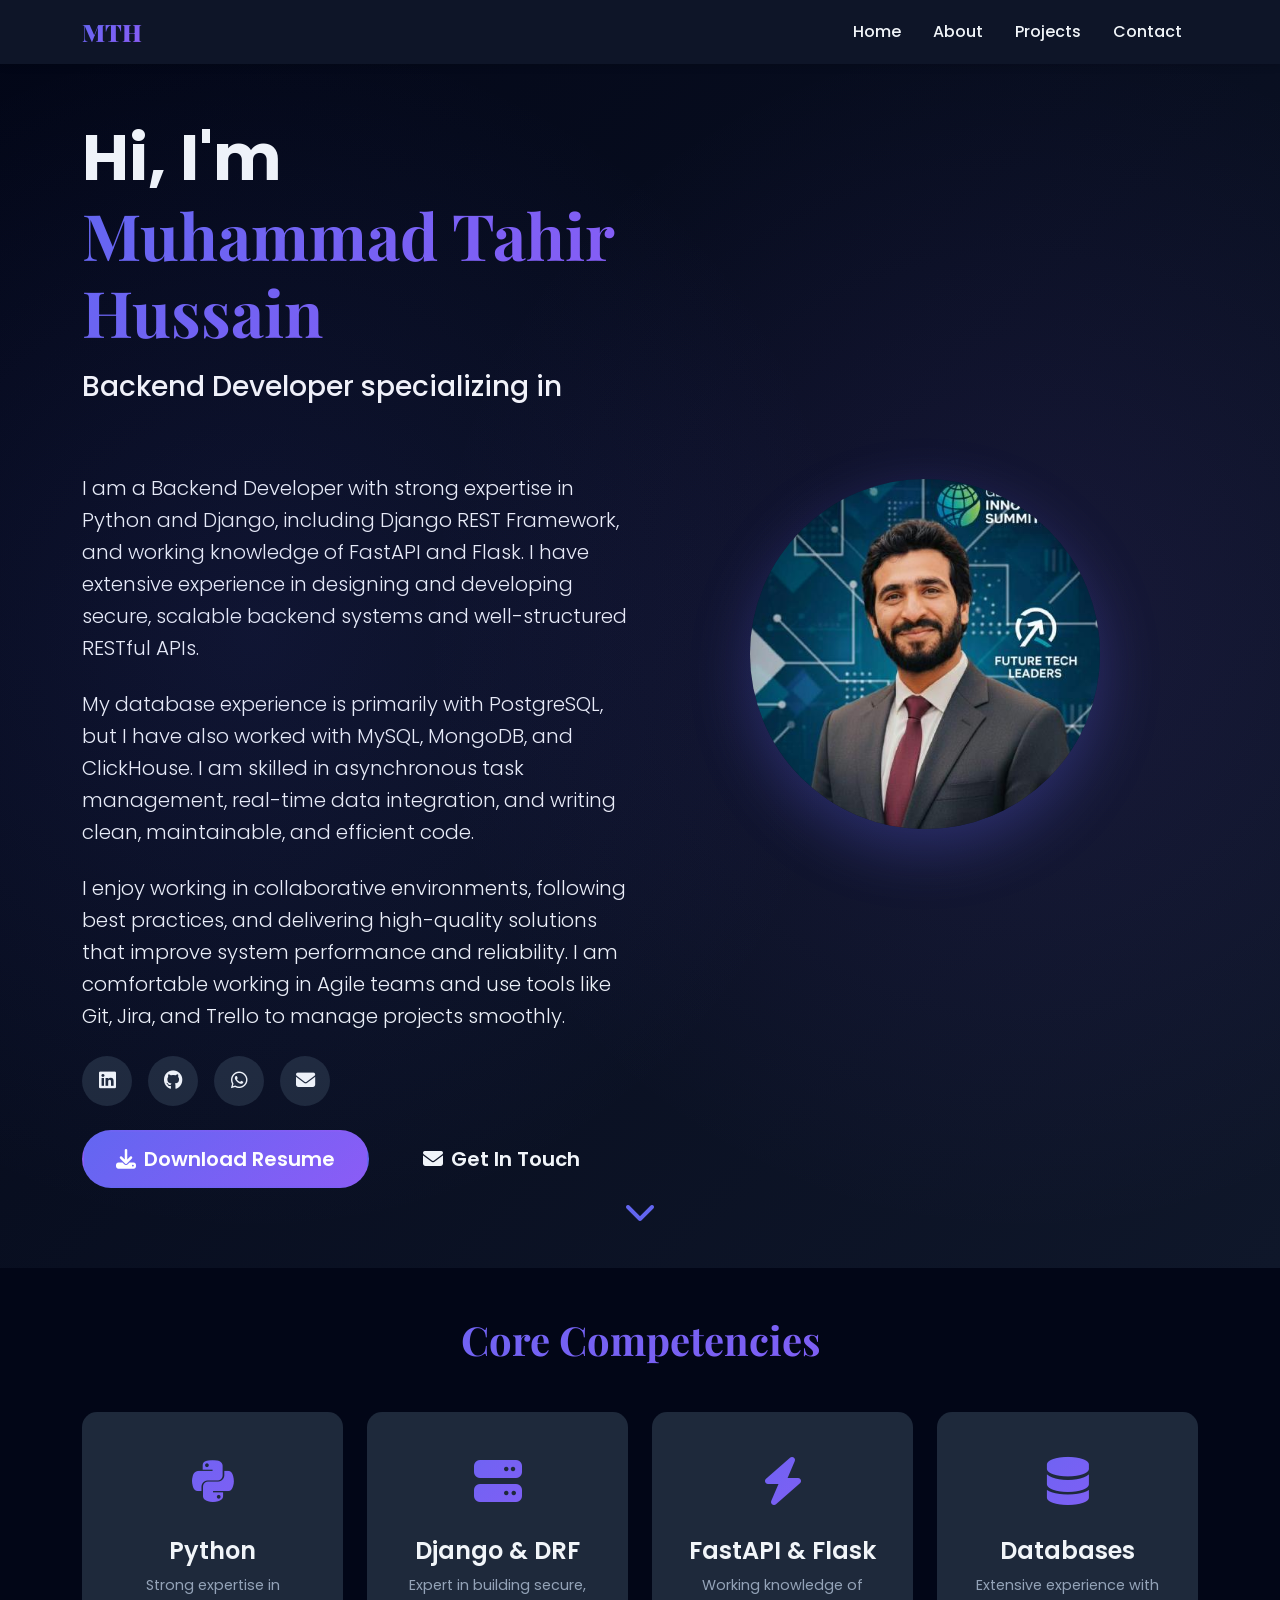
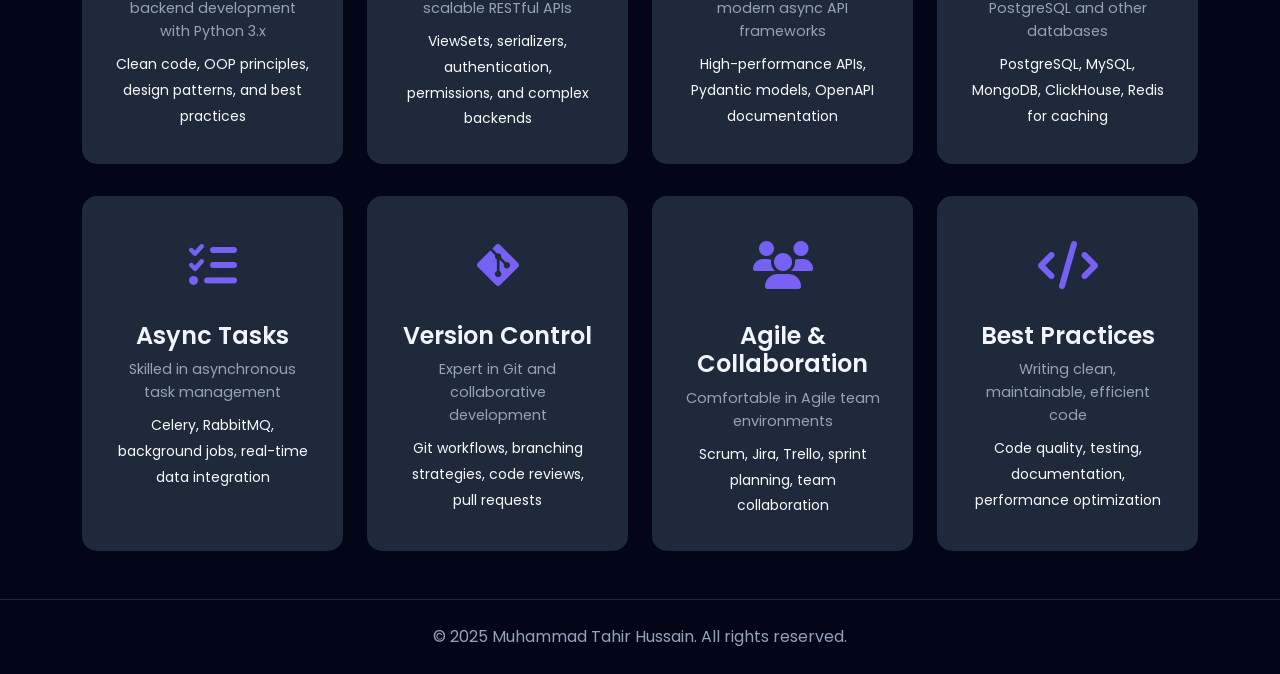
==== index.html @ b28556eb "Add portfolio to showcase skills, projects, and experience" ====
<!DOCTYPE html>
<html lang="en">
<head>
    <meta charset="UTF-8">
    <meta name="viewport" content="width=device-width, initial-scale=1.0">
    <meta name="description" content="Muhammad Tahir Hussain - Backend Developer Portfolio. Specialized in Python, Django, FastAPI, and REST API development.">
    <meta name="keywords" content="Backend Developer, Python, Django, FastAPI, REST API, Muhammad Tahir Hussain">
    <meta name="author" content="Muhammad Tahir Hussain">
    <title>Muhammad Tahir Hussain - Backend Developer</title>

    <!-- Open Graph / Facebook -->
    <meta property="og:type" content="website">
    <meta property="og:url" content="https://yourdomain.com/">
    <meta property="og:title" content="Muhammad Tahir Hussain - Backend Developer">
    <meta property="og:description" content="Crafting robust and scalable backend solutions with Python, Django, and modern API frameworks.">
    <meta property="og:image" content="https://yourdomain.com/images/og-image.jpg">

    <!-- Twitter -->
    <meta property="twitter:card" content="summary_large_image">
    <meta property="twitter:url" content="https://yourdomain.com/">
    <meta property="twitter:title" content="Muhammad Tahir Hussain - Backend Developer">
    <meta property="twitter:description" content="Crafting robust and scalable backend solutions with Python, Django, and modern API frameworks.">
    <meta property="twitter:image" content="https://yourdomain.com/images/og-image.jpg">

    <!-- Favicon -->
    <link rel="icon" type="image/x-icon" href="favicon.ico">
    <link rel="apple-touch-icon" sizes="180x180" href="images/apple-touch-icon.png">

    <!-- Theme Color -->
    <meta name="theme-color" content="#6366f1">

    <!-- Resource Hints for Performance -->
    <link rel="preconnect" href="https://cdn.jsdelivr.net">
    <link rel="preconnect" href="https://cdnjs.cloudflare.com">
    <link rel="preconnect" href="https://fonts.googleapis.com">
    <link rel="preconnect" href="https://fonts.gstatic.com" crossorigin>
    <link rel="dns-prefetch" href="https://cdn.jsdelivr.net">
    <link rel="dns-prefetch" href="https://cdnjs.cloudflare.com">

    <!-- Bootstrap 5 CSS -->
    <link href="https://cdn.jsdelivr.net/npm/bootstrap@5.3.2/dist/css/bootstrap.min.css" rel="stylesheet">

    <!-- Font Awesome Icons -->
    <link rel="stylesheet" href="https://cdnjs.cloudflare.com/ajax/libs/font-awesome/6.4.2/css/all.min.css">

    <!-- Google Fonts -->
    <link href="https://fonts.googleapis.com/css2?family=Poppins:wght@300;400;500;600;700&family=Playfair+Display:wght@700;900&display=swap" rel="stylesheet">

    <!-- Custom CSS -->
    <link rel="stylesheet" href="assets/css/style.css">

    <style>
        /* Rotating skill gradient animation */
        .skill-rotate-gradient {
            background: linear-gradient(135deg, #667eea 0%, #764ba2 25%, #f093fb 50%, #4facfe 75%, #00f2fe 100%);
            background-size: 200% auto;
            -webkit-background-clip: text;
            -webkit-text-fill-color: transparent;
            background-clip: text;
            font-weight: 700;
            font-size: 1.3em;
            display: inline-block;
            animation: gradientShift 3s linear infinite;
            text-shadow: 0 0 30px rgba(102, 126, 234, 0.5);
        }

        @keyframes gradientShift {
            0% {
                background-position: 0% center;
            }
            100% {
                background-position: 200% center;
            }
        }
    </style>
</head>
<body>

    <!-- Navigation -->
    <nav class="navbar navbar-expand-lg navbar-dark bg-dark fixed-top">
        <div class="container">
            <a class="navbar-brand" href="index.html">
                <span class="brand-name">MTH</span>
            </a>
            <button class="navbar-toggler" type="button" data-bs-toggle="collapse" data-bs-target="#navbarNav">
                <span class="navbar-toggler-icon"></span>
            </button>
            <div class="collapse navbar-collapse" id="navbarNav">
                <ul class="navbar-nav ms-auto">
                    <li class="nav-item">
                        <a class="nav-link active" href="index.html">Home</a>
                    </li>
                    <li class="nav-item">
                        <a class="nav-link" href="about.html">About</a>
                    </li>
                    <li class="nav-item">
                        <a class="nav-link" href="projects.html">Projects</a>
                    </li>
                    <li class="nav-item">
                        <a class="nav-link" href="contact.html">Contact</a>
                    </li>
                </ul>
            </div>
        </div>
    </nav>

    <!-- Hero Section -->
    <section class="hero-section d-flex align-items-center" id="home">
        <div class="container">
            <div class="row align-items-center">
                <div class="col-lg-6 text-center text-lg-start mb-4 mb-lg-0 fade-in">
                    <h1 class="display-3 fw-bold mb-3">
                        Hi, I'm <span class="name-highlight">Muhammad Tahir Hussain</span>
                    </h1>
                    <h2 class="h3 text-light mb-4">
                        Backend Developer specializing in <span class="skill-rotate-gradient" id="rotating-skill"></span>
                    </h2>
                    <p class="lead mb-4">
                        I am a Backend Developer with strong expertise in Python and Django, including Django REST Framework, and working knowledge of FastAPI and Flask. I have extensive experience in designing and developing secure, scalable backend systems and well-structured RESTful APIs.
                    </p>
                    <p class="lead mb-4">
                        My database experience is primarily with PostgreSQL, but I have also worked with MySQL, MongoDB, and ClickHouse. I am skilled in asynchronous task management, real-time data integration, and writing clean, maintainable, and efficient code.
                    </p>
                    <p class="lead mb-4">
                        I enjoy working in collaborative environments, following best practices, and delivering high-quality solutions that improve system performance and reliability. I am comfortable working in Agile teams and use tools like Git, Jira, and Trello to manage projects smoothly.
                    </p>

                    <!-- Social Links -->
                    <div class="social-links mb-4">
                        <a href="https://linkedin.com/in/muhammadtahirhussain" target="_blank" rel="noopener noreferrer" class="social-icon" title="LinkedIn" aria-label="Visit my LinkedIn profile (opens in new tab)">
                            <i class="fab fa-linkedin" aria-hidden="true"></i>
                        </a>
                        <a href="https://github.com/tahirhussainswe" target="_blank" rel="noopener noreferrer" class="social-icon" title="GitHub" aria-label="Visit my GitHub profile (opens in new tab)">
                            <i class="fab fa-github" aria-hidden="true"></i>
                        </a>
                        <a href="https://wa.me/923016480483" target="_blank" rel="noopener noreferrer" class="social-icon" title="WhatsApp" aria-label="Contact me on WhatsApp (opens in new tab)">
                            <i class="fab fa-whatsapp" aria-hidden="true"></i>
                        </a>
                        <a href="mailto:tahirhussain.swe@gmail.com" class="social-icon" title="Email" aria-label="Send me an email">
                            <i class="fas fa-envelope" aria-hidden="true"></i>
                        </a>
                    </div>

                    <!-- CTA Buttons -->
                    <div class="cta-buttons">
                        <a href="https://drive.google.com/file/d/13_sDiMFL4QtkbsVauegfoHY775DWr8zy/view?usp=drive_link" target="_blank" rel="noopener noreferrer" class="btn btn-primary btn-lg me-3" aria-label="Download my resume PDF (opens in new tab)">
                            <i class="fas fa-download me-2" aria-hidden="true"></i>Download Resume
                        </a>
                        <a href="contact.html" class="btn btn-outline-light btn-lg">
                            <i class="fas fa-envelope me-2" aria-hidden="true"></i>Get In Touch
                        </a>
                    </div>
                </div>

                <div class="col-lg-6 text-center fade-in">
                    <div class="profile-image-wrapper">
                        <div class="profile-image-container">
                            <img src="[data-uri]" alt="Muhammad Tahir Hussain" class="profile-image">
                            <div class="profile-overlay">
                                <div class="overlay-content">
                                    <i class="fas fa-code fa-3x"></i>
                                </div>
                            </div>
                        </div>
                    </div>
                </div>
            </div>
        </div>

        <!-- Scroll Down Indicator -->
        <div class="scroll-indicator">
            <a href="#skills-preview">
                <i class="fas fa-chevron-down"></i>
            </a>
        </div>
    </section>

    <!-- Skills Preview Section -->
    <section class="skills-preview-section py-5" id="skills-preview">
        <div class="container">
            <h2 class="text-center mb-5 section-title">Core Competencies</h2>
            <div class="row g-4">
                <div class="col-md-3 col-sm-6 fade-in-up">
                    <div class="skill-card text-center">
                        <div class="skill-icon">
                            <i class="fab fa-python"></i>
                        </div>
                        <h4>Python</h4>
                        <p class="mb-2">Strong expertise in backend development with Python 3.x</p>
                        <small class="text-light">Clean code, OOP principles, design patterns, and best practices</small>
                    </div>
                </div>
                <div class="col-md-3 col-sm-6 fade-in-up">
                    <div class="skill-card text-center">
                        <div class="skill-icon">
                            <i class="fas fa-server"></i>
                        </div>
                        <h4>Django & DRF</h4>
                        <p class="mb-2">Expert in building secure, scalable RESTful APIs</p>
                        <small class="text-light">ViewSets, serializers, authentication, permissions, and complex backends</small>
                    </div>
                </div>
                <div class="col-md-3 col-sm-6 fade-in-up">
                    <div class="skill-card text-center">
                        <div class="skill-icon">
                            <i class="fas fa-bolt"></i>
                        </div>
                        <h4>FastAPI & Flask</h4>
                        <p class="mb-2">Working knowledge of modern async API frameworks</p>
                        <small class="text-light">High-performance APIs, Pydantic models, OpenAPI documentation</small>
                    </div>
                </div>
                <div class="col-md-3 col-sm-6 fade-in-up">
                    <div class="skill-card text-center">
                        <div class="skill-icon">
                            <i class="fas fa-database"></i>
                        </div>
                        <h4>Databases</h4>
                        <p class="mb-2">Extensive experience with PostgreSQL and other databases</p>
                        <small class="text-light">PostgreSQL, MySQL, MongoDB, ClickHouse, Redis for caching</small>
                    </div>
                </div>
            </div>

            <!-- Additional Skills Row -->
            <div class="row g-4 mt-2">
                <div class="col-md-3 col-sm-6 fade-in-up">
                    <div class="skill-card text-center">
                        <div class="skill-icon">
                            <i class="fas fa-tasks"></i>
                        </div>
                        <h4>Async Tasks</h4>
                        <p class="mb-2">Skilled in asynchronous task management</p>
                        <small class="text-light">Celery, RabbitMQ, background jobs, real-time data integration</small>
                    </div>
                </div>
                <div class="col-md-3 col-sm-6 fade-in-up">
                    <div class="skill-card text-center">
                        <div class="skill-icon">
                            <i class="fab fa-git-alt"></i>
                        </div>
                        <h4>Version Control</h4>
                        <p class="mb-2">Expert in Git and collaborative development</p>
                        <small class="text-light">Git workflows, branching strategies, code reviews, pull requests</small>
                    </div>
                </div>
                <div class="col-md-3 col-sm-6 fade-in-up">
                    <div class="skill-card text-center">
                        <div class="skill-icon">
                            <i class="fas fa-users"></i>
                        </div>
                        <h4>Agile & Collaboration</h4>
                        <p class="mb-2">Comfortable in Agile team environments</p>
                        <small class="text-light">Scrum, Jira, Trello, sprint planning, team collaboration</small>
                    </div>
                </div>
                <div class="col-md-3 col-sm-6 fade-in-up">
                    <div class="skill-card text-center">
                        <div class="skill-icon">
                            <i class="fas fa-code"></i>
                        </div>
                        <h4>Best Practices</h4>
                        <p class="mb-2">Writing clean, maintainable, efficient code</p>
                        <small class="text-light">Code quality, testing, documentation, performance optimization</small>
                    </div>
                </div>
            </div>
        </div>
    </section>

    <!-- Footer -->
    <footer class="footer text-center py-4">
        <div class="container">
            <p class="mb-0">&copy; 2025 Muhammad Tahir Hussain. All rights reserved.</p>
        </div>
    </footer>

    <!-- Bootstrap JS -->
    <script src="https://cdn.jsdelivr.net/npm/bootstrap@5.3.2/dist/js/bootstrap.bundle.min.js"></script>

    <!-- Custom JS -->
    <script src="assets/js/script.js"></script>

    <!-- Rotating Skills Script -->
    <script>
        // Rotating skills animation
        const skills = ['Python', 'Django', 'DRF', 'FastAPI', 'Flask', 'REST APIs'];
        let currentSkillIndex = 0;
        const skillElement = document.getElementById('rotating-skill');

        function changeSkill() {
            // Fade out
            skillElement.style.opacity = '0';

            setTimeout(() => {
                // Change text
                currentSkillIndex = (currentSkillIndex + 1) % skills.length;
                skillElement.textContent = skills[currentSkillIndex];

                // Fade in
                skillElement.style.opacity = '1';
            }, 500);
        }

        // Set initial skill
        skillElement.textContent = skills[0];
        skillElement.style.transition = 'opacity 0.5s ease-in-out';

        // Change skill every 2 seconds
        setInterval(changeSkill, 2000);
    </script>
</body>
</html>
---- assets/css/style.css ----
/* ========================================
   GLOBAL STYLES & RESET
   ======================================== */

:root {
    --primary-color: #6366f1;
    --secondary-color: #8b5cf6;
    --accent-color: #ec4899;
    --dark-bg: #0f172a;
    --darker-bg: #020617;
    --light-text: #f1f5f9;
    --gray-text: #94a3b8;
    --card-bg: #1e293b;
    --card-hover: #334155;
    --success-color: #10b981;
    --transition-speed: 0.3s;
}

* {
    margin: 0;
    padding: 0;
    box-sizing: border-box;
}

body {
    font-family: 'Poppins', sans-serif;
    background-color: var(--dark-bg);
    color: var(--light-text);
    line-height: 1.6;
    overflow-x: hidden;
}

/* Smooth Scrolling */
html {
    scroll-behavior: smooth;
}

/* Selection Color */
::selection {
    background-color: var(--primary-color);
    color: white;
}

/* ========================================
   NAVIGATION
   ======================================== */

.navbar {
    background-color: rgba(15, 23, 42, 0.95) !important;
    backdrop-filter: blur(10px);
    box-shadow: 0 4px 6px rgba(0, 0, 0, 0.1);
    transition: all var(--transition-speed) ease;
}

.navbar-brand .brand-name {
    font-family: 'Playfair Display', serif;
    font-size: 1.5rem;
    font-weight: 900;
    background: linear-gradient(135deg, var(--primary-color), var(--secondary-color));
    -webkit-background-clip: text;
    -webkit-text-fill-color: transparent;
    background-clip: text;
    transition: all var(--transition-speed) ease;
}

.navbar-brand .brand-name:hover {
    transform: scale(1.1);
}

.nav-link {
    color: var(--light-text) !important;
    font-weight: 500;
    margin: 0 0.5rem;
    position: relative;
    transition: all var(--transition-speed) ease;
}

.nav-link::after {
    content: '';
    position: absolute;
    bottom: 0;
    left: 50%;
    transform: translateX(-50%);
    width: 0;
    height: 2px;
    background: linear-gradient(90deg, var(--primary-color), var(--secondary-color));
    transition: width var(--transition-speed) ease;
}

.nav-link:hover::after,
.nav-link.active::after {
    width: 80%;
}

.nav-link:hover {
    color: var(--primary-color) !important;
}

/* ========================================
   HERO SECTION
   ======================================== */

.hero-section {
    min-height: 100vh;
    padding: 120px 0 80px;
    background: linear-gradient(135deg, var(--darker-bg) 0%, var(--dark-bg) 100%);
    position: relative;
    overflow: hidden;
}

.hero-section::before {
    content: '';
    position: absolute;
    top: 0;
    left: 0;
    right: 0;
    bottom: 0;
    background: radial-gradient(circle at 20% 50%, rgba(99, 102, 241, 0.1) 0%, transparent 50%),
                radial-gradient(circle at 80% 50%, rgba(139, 92, 246, 0.1) 0%, transparent 50%);
    pointer-events: none;
}

.name-highlight {
    background: linear-gradient(135deg, var(--primary-color), var(--secondary-color), var(--accent-color));
    -webkit-background-clip: text;
    -webkit-text-fill-color: transparent;
    background-clip: text;
    background-size: 200% 200%;
    animation: gradient-shift 3s ease infinite;
    display: inline-block;
    font-family: 'Playfair Display', serif;
    position: relative;
    cursor: pointer;
    transition: all var(--transition-speed) ease;
}

.name-highlight:hover {
    transform: scale(1.05);
    filter: drop-shadow(0 0 20px rgba(99, 102, 241, 0.5));
}

@keyframes gradient-shift {
    0%, 100% {
        background-position: 0% 50%;
    }
    50% {
        background-position: 100% 50%;
    }
}

/* Profile Image */
.profile-image-wrapper {
    display: flex;
    justify-content: center;
    align-items: center;
}

.profile-image-container {
    position: relative;
    width: 350px;
    height: 350px;
    border-radius: 50%;
    overflow: hidden;
    box-shadow: 0 20px 60px rgba(99, 102, 241, 0.3);
    transition: all var(--transition-speed) ease;
}

.profile-image-container:hover {
    transform: scale(1.05) rotate(5deg);
    box-shadow: 0 30px 80px rgba(99, 102, 241, 0.5);
}

.profile-image-container::before {
    content: '';
    position: absolute;
    top: -2px;
    left: -2px;
    right: -2px;
    bottom: -2px;
    background: linear-gradient(45deg, var(--primary-color), var(--secondary-color), var(--accent-color));
    border-radius: 50%;
    z-index: -1;
    animation: rotate-border 3s linear infinite;
}

@keyframes rotate-border {
    0% {
        transform: rotate(0deg);
    }
    100% {
        transform: rotate(360deg);
    }
}

.profile-image {
    width: 100%;
    height: 100%;
    object-fit: cover;
    transition: all var(--transition-speed) ease;
}

.profile-overlay {
    position: absolute;
    top: 0;
    left: 0;
    right: 0;
    bottom: 0;
    background: linear-gradient(135deg, rgba(99, 102, 241, 0.9), rgba(139, 92, 246, 0.9));
    display: flex;
    justify-content: center;
    align-items: center;
    opacity: 0;
    transition: all var(--transition-speed) ease;
}

.profile-image-container:hover .profile-overlay {
    opacity: 1;
}

.profile-image-container:hover .profile-image {
    transform: scale(1.1);
}

.overlay-content i {
    color: white;
    animation: bounce 1s ease infinite;
}

@keyframes bounce {
    0%, 100% {
        transform: translateY(0);
    }
    50% {
        transform: translateY(-10px);
    }
}

/* Social Links */
.social-links {
    display: flex;
    gap: 1rem;
    flex-wrap: wrap;
}

.social-icon {
    width: 50px;
    height: 50px;
    border-radius: 50%;
    background: var(--card-bg);
    display: flex;
    justify-content: center;
    align-items: center;
    color: var(--light-text);
    font-size: 1.2rem;
    transition: all var(--transition-speed) ease;
    text-decoration: none;
}

.social-icon:hover {
    background: linear-gradient(135deg, var(--primary-color), var(--secondary-color));
    color: white;
    transform: translateY(-5px) rotate(360deg);
    box-shadow: 0 10px 30px rgba(99, 102, 241, 0.4);
}

/* CTA Buttons */
.cta-buttons .btn {
    padding: 0.75rem 2rem;
    border-radius: 50px;
    font-weight: 600;
    transition: all var(--transition-speed) ease;
    border: 2px solid transparent;
}

.btn-primary {
    background: linear-gradient(135deg, var(--primary-color), var(--secondary-color));
    border: none;
}

.btn-primary:hover {
    transform: translateY(-3px);
    box-shadow: 0 15px 40px rgba(99, 102, 241, 0.4);
}

.btn-outline-light {
    border-color: var(--light-text);
    color: var(--light-text);
}

.btn-outline-light:hover {
    background: var(--light-text);
    color: var(--dark-bg);
    transform: translateY(-3px);
}

/* Scroll Indicator */
.scroll-indicator {
    position: absolute;
    bottom: 30px;
    left: 50%;
    transform: translateX(-50%);
    animation: scroll-bounce 2s ease-in-out infinite;
}

.scroll-indicator a {
    color: var(--primary-color);
    font-size: 2rem;
    text-decoration: none;
    transition: all var(--transition-speed) ease;
}

.scroll-indicator a:hover {
    color: var(--secondary-color);
}

@keyframes scroll-bounce {
    0%, 100% {
        transform: translateX(-50%) translateY(0);
    }
    50% {
        transform: translateX(-50%) translateY(10px);
    }
}

/* ========================================
   SKILLS PREVIEW SECTION
   ======================================== */

.skills-preview-section {
    background-color: var(--darker-bg);
    padding: 80px 0;
}

.section-title {
    font-family: 'Playfair Display', serif;
    font-weight: 700;
    font-size: 2.5rem;
    margin-bottom: 2rem;
    background: linear-gradient(135deg, var(--primary-color), var(--secondary-color));
    -webkit-background-clip: text;
    -webkit-text-fill-color: transparent;
    background-clip: text;
}

.skill-card {
    background: var(--card-bg);
    padding: 2rem;
    border-radius: 15px;
    transition: all var(--transition-speed) ease;
    border: 1px solid transparent;
    height: 100%;
}

.skill-card:hover {
    background: var(--card-hover);
    transform: translateY(-10px);
    border-color: var(--primary-color);
    box-shadow: 0 20px 40px rgba(99, 102, 241, 0.2);
}

.skill-icon {
    font-size: 3rem;
    background: linear-gradient(135deg, var(--primary-color), var(--secondary-color));
    -webkit-background-clip: text;
    -webkit-text-fill-color: transparent;
    background-clip: text;
    margin-bottom: 1rem;
}

.skill-card h4 {
    font-weight: 600;
    margin-bottom: 0.5rem;
    color: var(--light-text);
}

.skill-card p {
    color: var(--gray-text);
    margin: 0;
    font-size: 0.9rem;
}

/* ========================================
   PAGE HEADER
   ======================================== */

.page-header {
    min-height: 40vh;
    background: linear-gradient(135deg, var(--darker-bg) 0%, var(--dark-bg) 100%);
    padding-top: 120px;
    position: relative;
    overflow: hidden;
}

.page-header::before {
    content: '';
    position: absolute;
    top: 0;
    left: 0;
    right: 0;
    bottom: 0;
    background: radial-gradient(circle at 50% 50%, rgba(99, 102, 241, 0.1) 0%, transparent 70%);
    pointer-events: none;
}

/* ========================================
   ABOUT SECTION
   ======================================== */

.about-section {
    background-color: var(--dark-bg);
}

.about-intro {
    background: var(--card-bg);
    padding: 2.5rem;
    border-radius: 15px;
    border-left: 4px solid var(--primary-color);
}

.about-intro .lead {
    color: var(--gray-text);
    margin-bottom: 1rem;
}

/* Experience Cards */
.experience-card {
    background: var(--card-bg);
    padding: 2rem;
    border-radius: 15px;
    border-left: 4px solid var(--primary-color);
    transition: all var(--transition-speed) ease;
}

.experience-card:hover {
    transform: translateX(10px);
    box-shadow: 0 10px 30px rgba(99, 102, 241, 0.2);
    border-left-width: 6px;
}

.experience-year {
    color: var(--primary-color);
    font-weight: 600;
    font-size: 0.95rem;
}

.experience-title {
    font-weight: 700;
    color: var(--light-text);
    margin-bottom: 0.5rem;
}

.experience-company {
    color: var(--secondary-color);
    font-weight: 600;
    font-size: 1.1rem;
    margin-bottom: 1rem;
}

.experience-details {
    list-style: none;
    padding: 0;
}

.experience-details li {
    position: relative;
    padding-left: 1.5rem;
    margin-bottom: 0.75rem;
    color: var(--gray-text);
}

.experience-details li::before {
    content: '▹';
    position: absolute;
    left: 0;
    color: var(--primary-color);
    font-size: 1.2rem;
}

/* Skills Section */
.skill-category {
    background: var(--card-bg);
    padding: 2rem;
    border-radius: 15px;
    border-top: 3px solid var(--primary-color);
}

.skill-category-title {
    color: var(--light-text);
    font-weight: 600;
    margin-bottom: 1.5rem;
}

.skill-item {
    margin-bottom: 1.5rem;
}

.skill-name {
    color: var(--light-text);
    font-weight: 500;
}

.skill-percentage {
    color: var(--primary-color);
    font-weight: 600;
}

.progress {
    height: 10px;
    background-color: var(--darker-bg);
    border-radius: 10px;
    overflow: hidden;
}

.progress-bar {
    background: linear-gradient(90deg, var(--primary-color), var(--secondary-color));
    transition: width 1.5s ease;
    animation: progress-animation 1.5s ease forwards;
}

@keyframes progress-animation {
    from {
        width: 0;
    }
}

/* Quality Cards */
.quality-card {
    background: var(--card-bg);
    padding: 2rem;
    border-radius: 15px;
    transition: all var(--transition-speed) ease;
    height: 100%;
}

.quality-card:hover {
    background: var(--card-hover);
    transform: translateY(-10px);
    box-shadow: 0 15px 40px rgba(99, 102, 241, 0.2);
}

.quality-icon {
    font-size: 3rem;
    background: linear-gradient(135deg, var(--primary-color), var(--secondary-color));
    -webkit-background-clip: text;
    -webkit-text-fill-color: transparent;
    background-clip: text;
    margin-bottom: 1rem;
}

.quality-card h5 {
    color: var(--light-text);
    font-weight: 600;
    margin-bottom: 0.75rem;
}

.quality-card p {
    color: var(--gray-text);
    font-size: 0.9rem;
    margin: 0;
}

/* ========================================
   CERTIFICATIONS SECTION
   ======================================== */

.certificate-card {
    background: var(--card-bg);
    padding: 1.5rem;
    border-radius: 15px;
    display: flex;
    gap: 1.5rem;
    align-items: flex-start;
    transition: all var(--transition-speed) ease;
    border: 1px solid transparent;
    height: 100%;
}

.certificate-card:hover {
    background: var(--card-hover);
    transform: translateY(-5px);
    border-color: var(--primary-color);
    box-shadow: 0 15px 40px rgba(99, 102, 241, 0.2);
}

.certificate-icon {
    font-size: 2.5rem;
    color: var(--primary-color);
    flex-shrink: 0;
    transition: all var(--transition-speed) ease;
}

.certificate-card:hover .certificate-icon {
    transform: scale(1.1) rotate(10deg);
}

.certificate-content {
    flex-grow: 1;
}

.certificate-title {
    color: var(--light-text);
    font-weight: 600;
    font-size: 1.1rem;
    margin-bottom: 0.5rem;
}

.certificate-issuer {
    color: var(--gray-text);
    font-size: 0.9rem;
    margin-bottom: 0.25rem;
}

.certificate-date {
    color: var(--secondary-color);
    font-size: 0.85rem;
    margin-bottom: 1rem;
}

.certificate-link {
    font-size: 0.85rem;
    transition: all var(--transition-speed) ease;
}

.certificate-link:hover {
    background: linear-gradient(135deg, var(--primary-color), var(--secondary-color));
    border-color: transparent;
    transform: translateX(5px);
}

/* ========================================
   COMPETITIVE PROGRAMMING SECTION
   ======================================== */

.coding-platform-card {
    background: var(--card-bg);
    padding: 2rem;
    border-radius: 15px;
    display: flex;
    flex-direction: column;
    align-items: center;
    text-align: center;
    transition: all var(--transition-speed) ease;
    border: 2px solid transparent;
    height: 100%;
    color: var(--light-text);
}

.coding-platform-card:hover {
    background: var(--card-hover);
    transform: translateY(-10px);
    border-color: var(--primary-color);
    box-shadow: 0 20px 50px rgba(99, 102, 241, 0.3);
    color: var(--light-text);
}

.platform-icon {
    width: 80px;
    height: 80px;
    border-radius: 50%;
    display: flex;
    justify-content: center;
    align-items: center;
    font-size: 2.5rem;
    margin-bottom: 1.5rem;
    transition: all var(--transition-speed) ease;
}

.platform-icon.leetcode {
    background: linear-gradient(135deg, #FFA116, #FF6B00);
    color: white;
}

.platform-icon.hackerrank {
    background: linear-gradient(135deg, #2EC866, #00B760);
    color: white;
}

.platform-icon.codeforces {
    background: linear-gradient(135deg, #1F8ACB, #0066CC);
    color: white;
}

.platform-icon.github {
    background: linear-gradient(135deg, #6e5494, #4a3f6b);
    color: white;
}

.coding-platform-card:hover .platform-icon {
    transform: scale(1.1) rotate(360deg);
}

.platform-name {
    color: var(--light-text);
    font-weight: 600;
    font-size: 1.2rem;
    margin-bottom: 1rem;
}

.platform-stats {
    width: 100%;
    margin-bottom: 1.5rem;
}

.stat-item {
    display: flex;
    justify-content: space-between;
    align-items: center;
    padding: 0.75rem;
    background: var(--darker-bg);
    border-radius: 8px;
    margin-bottom: 0.5rem;
}

.stat-label {
    color: var(--gray-text);
    font-size: 0.85rem;
}

.stat-value {
    color: var(--primary-color);
    font-weight: 600;
    font-size: 0.95rem;
}

.platform-link {
    color: var(--secondary-color);
    font-size: 0.9rem;
    font-weight: 500;
    transition: all var(--transition-speed) ease;
}

.coding-platform-card:hover .platform-link {
    color: var(--primary-color);
    transform: translateX(5px);
}

/* Problem Solving Highlights */
.problem-solving-highlights {
    background: var(--card-bg);
    padding: 2rem;
    border-radius: 15px;
    border-left: 4px solid var(--success-color);
}

.problem-solving-highlights h4 {
    color: var(--light-text);
    font-weight: 600;
    margin-bottom: 1.5rem;
}

.achievement-item {
    display: flex;
    align-items: flex-start;
    gap: 0.75rem;
    padding: 0.75rem;
    background: var(--darker-bg);
    border-radius: 8px;
    transition: all var(--transition-speed) ease;
}

.achievement-item:hover {
    background: var(--card-hover);
    transform: translateX(5px);
}

.achievement-item i {
    font-size: 1.2rem;
    margin-top: 0.1rem;
}

.achievement-item span {
    color: var(--gray-text);
    font-size: 0.9rem;
    line-height: 1.5;
}

/* ========================================
   PROJECTS SECTION
   ======================================== */

.projects-section {
    background-color: var(--dark-bg);
}

.project-card {
    background: var(--card-bg);
    border-radius: 15px;
    overflow: hidden;
    transition: all var(--transition-speed) ease;
    height: 100%;
    display: flex;
    flex-direction: column;
}

.project-card:hover {
    transform: translateY(-15px);
    box-shadow: 0 20px 60px rgba(99, 102, 241, 0.3);
}

.project-image {
    position: relative;
    overflow: hidden;
    height: 200px;
}

.project-image img {
    width: 100%;
    height: 100%;
    object-fit: cover;
    transition: all var(--transition-speed) ease;
}

.project-card:hover .project-image img {
    transform: scale(1.1);
}

.project-overlay {
    position: absolute;
    top: 0;
    left: 0;
    right: 0;
    bottom: 0;
    background: linear-gradient(135deg, rgba(99, 102, 241, 0.95), rgba(139, 92, 246, 0.95));
    display: flex;
    justify-content: center;
    align-items: center;
    opacity: 0;
    transition: all var(--transition-speed) ease;
}

.project-card:hover .project-overlay {
    opacity: 1;
}

.project-links {
    display: flex;
    gap: 1rem;
}

.project-link {
    width: 60px;
    height: 60px;
    border-radius: 50%;
    background: white;
    display: flex;
    justify-content: center;
    align-items: center;
    color: var(--primary-color);
    font-size: 1.5rem;
    text-decoration: none;
    transition: all var(--transition-speed) ease;
}

.project-link:hover {
    transform: scale(1.2) rotate(360deg);
    background: var(--accent-color);
    color: white;
}

.project-content {
    padding: 1.5rem;
    flex-grow: 1;
    display: flex;
    flex-direction: column;
}

.project-title {
    font-weight: 700;
    color: var(--light-text);
    margin-bottom: 0.75rem;
}

.project-description {
    color: var(--gray-text);
    font-size: 0.9rem;
    margin-bottom: 1rem;
    flex-grow: 1;
}

.tech-stack {
    display: flex;
    flex-wrap: wrap;
    gap: 0.5rem;
    margin-bottom: 1rem;
}

.tech-tag {
    background: var(--darker-bg);
    color: var(--primary-color);
    padding: 0.25rem 0.75rem;
    border-radius: 20px;
    font-size: 0.8rem;
    font-weight: 500;
    border: 1px solid var(--primary-color);
    transition: all var(--transition-speed) ease;
}

.tech-tag:hover {
    background: var(--primary-color);
    color: white;
    transform: scale(1.05);
}

.project-footer {
    margin-top: auto;
}

/* CTA Box */
.cta-box {
    background: var(--card-bg);
    padding: 3rem;
    border-radius: 15px;
    border: 2px solid var(--primary-color);
}

.cta-box h3 {
    color: var(--light-text);
}

.cta-box .lead {
    color: var(--gray-text);
}

/* ========================================
   CONTACT SECTION
   ======================================== */

.contact-section {
    background-color: var(--dark-bg);
}

.contact-info {
    background: var(--card-bg);
    padding: 2rem;
    border-radius: 15px;
    height: 100%;
}

.contact-details {
    margin-bottom: 2rem;
}

.contact-item {
    display: flex;
    align-items: flex-start;
    gap: 1rem;
    margin-bottom: 1.5rem;
    padding: 1rem;
    background: var(--darker-bg);
    border-radius: 10px;
    transition: all var(--transition-speed) ease;
}

.contact-item:hover {
    transform: translateX(10px);
    background: var(--card-hover);
}

.contact-icon {
    width: 50px;
    height: 50px;
    border-radius: 50%;
    background: linear-gradient(135deg, var(--primary-color), var(--secondary-color));
    display: flex;
    justify-content: center;
    align-items: center;
    color: white;
    font-size: 1.2rem;
    flex-shrink: 0;
}

.contact-text h5 {
    color: var(--light-text);
    font-weight: 600;
    font-size: 1rem;
    margin-bottom: 0.25rem;
}

.contact-text a {
    color: var(--primary-color);
    text-decoration: none;
    transition: all var(--transition-speed) ease;
}

.contact-text a:hover {
    color: var(--secondary-color);
}

.resume-download {
    background: var(--darker-bg);
    padding: 1.5rem;
    border-radius: 10px;
    margin-bottom: 2rem;
}

.resume-download h4 {
    color: var(--light-text);
    font-size: 1.1rem;
}

.social-links-section h4 {
    color: var(--light-text);
    font-size: 1.1rem;
}

/* Contact Form */
.contact-form-container {
    background: var(--card-bg);
    padding: 2rem;
    border-radius: 15px;
}

.form-group {
    margin-bottom: 1.5rem;
}

.form-label {
    color: var(--light-text);
    font-weight: 500;
    margin-bottom: 0.5rem;
}

.form-control {
    background: var(--darker-bg);
    border: 1px solid var(--card-hover);
    color: var(--light-text);
    padding: 0.75rem 1rem;
    border-radius: 8px;
    transition: all var(--transition-speed) ease;
}

.form-control:focus {
    background: var(--darker-bg);
    border-color: var(--primary-color);
    box-shadow: 0 0 0 0.2rem rgba(99, 102, 241, 0.25);
    color: var(--light-text);
}

.form-control::placeholder {
    color: var(--gray-text);
}

.invalid-feedback {
    color: var(--accent-color);
}

.form-control.is-invalid {
    border-color: var(--accent-color);
}

/* ========================================
   FOOTER
   ======================================== */

.footer {
    background-color: var(--darker-bg);
    border-top: 1px solid var(--card-bg);
}

.footer p {
    color: var(--gray-text);
}

/* ========================================
   ANIMATIONS
   ======================================== */

.fade-in {
    animation: fadeIn 1s ease-in;
}

@keyframes fadeIn {
    from {
        opacity: 0;
        transform: translateY(20px);
    }
    to {
        opacity: 1;
        transform: translateY(0);
    }
}

.fade-in-up {
    opacity: 0;
    transform: translateY(30px);
    transition: all 0.6s ease;
}

.fade-in-up.animate {
    opacity: 1;
    transform: translateY(0);
}

/* ========================================
   RESPONSIVE DESIGN
   ======================================== */

@media (max-width: 991px) {
    .hero-section {
        padding: 100px 0 60px;
    }

    .profile-image-container {
        width: 280px;
        height: 280px;
        margin-bottom: 2rem;
    }

    .section-title {
        font-size: 2rem;
    }

    .cta-buttons .btn {
        margin-bottom: 1rem;
    }
}

@media (max-width: 767px) {
    .name-highlight {
        font-size: 2rem;
    }

    .profile-image-container {
        width: 250px;
        height: 250px;
    }

    .social-links {
        justify-content: center;
    }

    .cta-buttons {
        text-align: center;
    }

    .cta-buttons .btn {
        display: block;
        width: 100%;
    }

    .skill-card {
        margin-bottom: 1rem;
    }
}

/* ========================================
   UTILITY CLASSES
   ======================================== */

.text-gradient {
    background: linear-gradient(135deg, var(--primary-color), var(--secondary-color));
    -webkit-background-clip: text;
    -webkit-text-fill-color: transparent;
    background-clip: text;
}

.btn-success {
    background: linear-gradient(135deg, #10b981, #059669);
    border: none;
}

.btn-success:hover {
    transform: translateY(-3px);
    box-shadow: 0 15px 40px rgba(16, 185, 129, 0.4);
}

/* Alert Styles */
.alert {
    border-radius: 10px;
    font-weight: 500;
}

.alert-success {
    background-color: rgba(16, 185, 129, 0.1);
    border-color: var(--success-color);
    color: var(--success-color);
}

.alert-danger {
    background-color: rgba(236, 72, 153, 0.1);
    border-color: var(--accent-color);
    color: var(--accent-color);
}
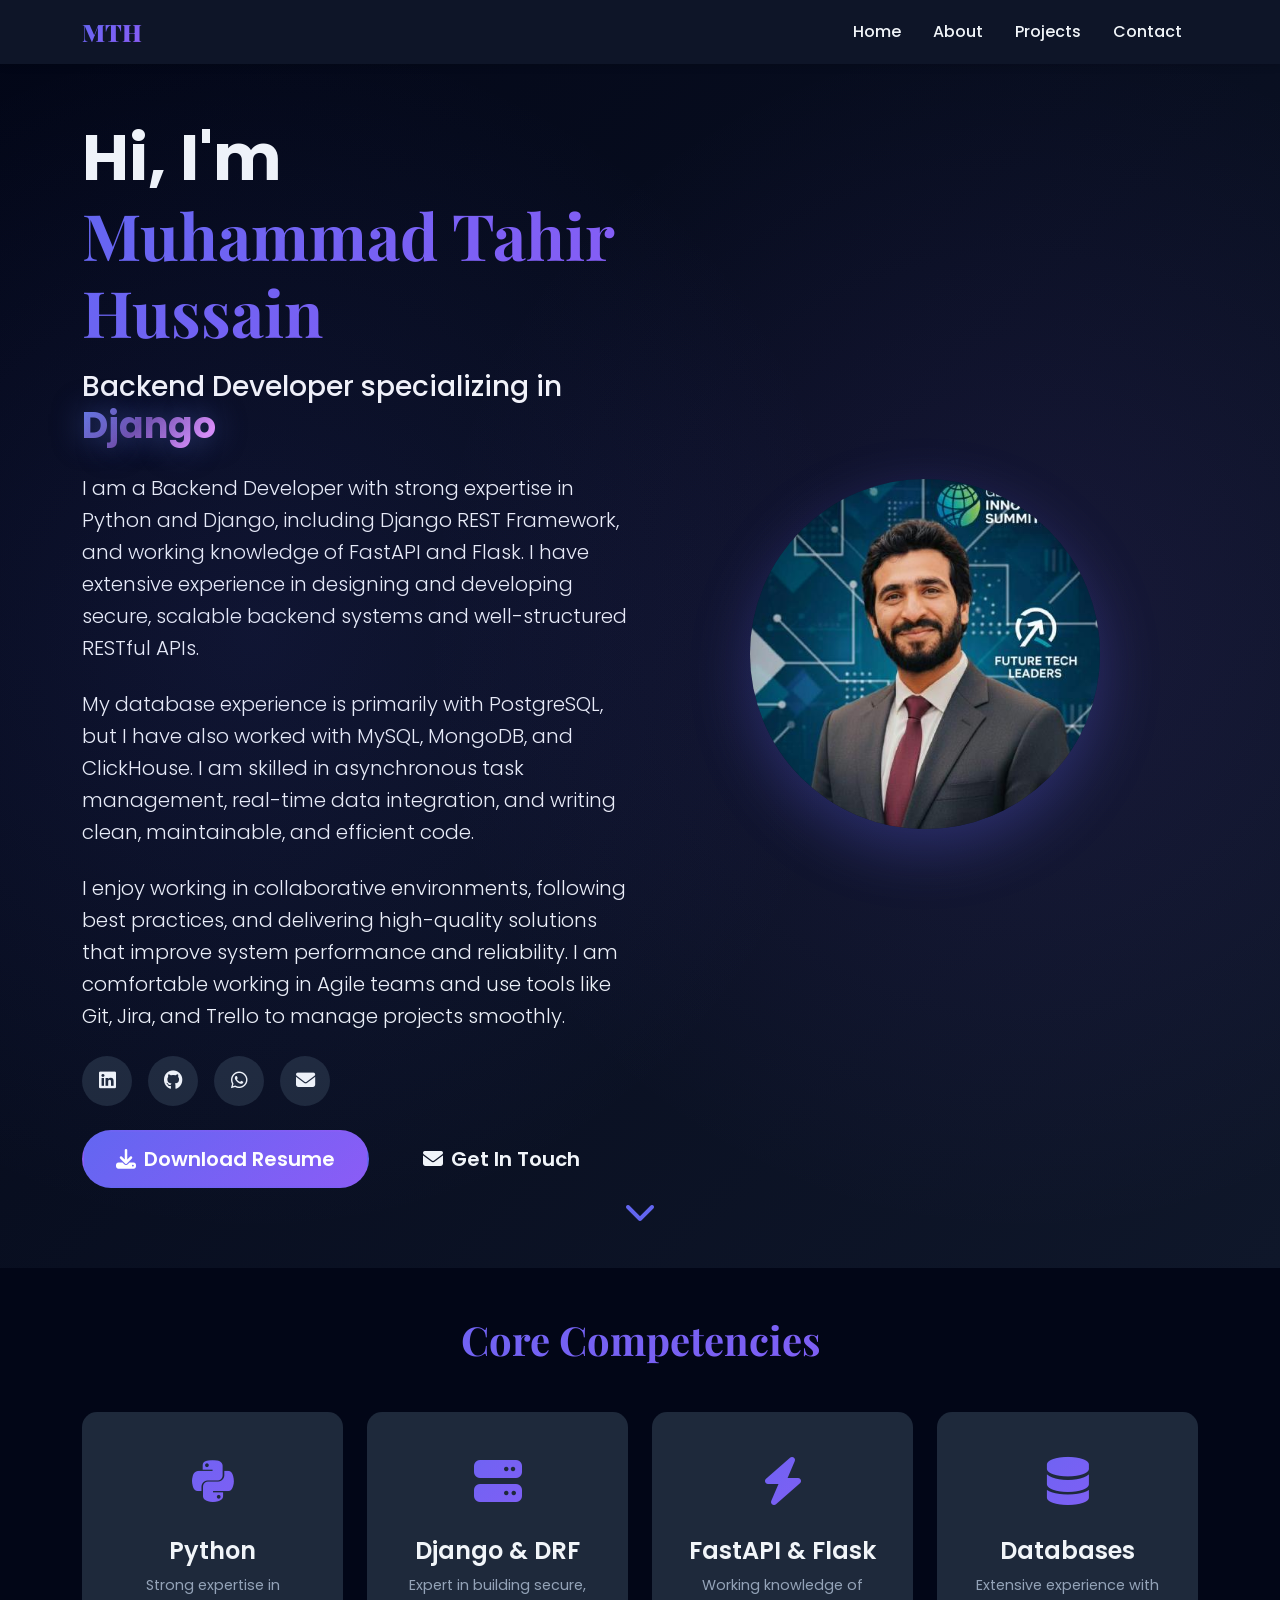
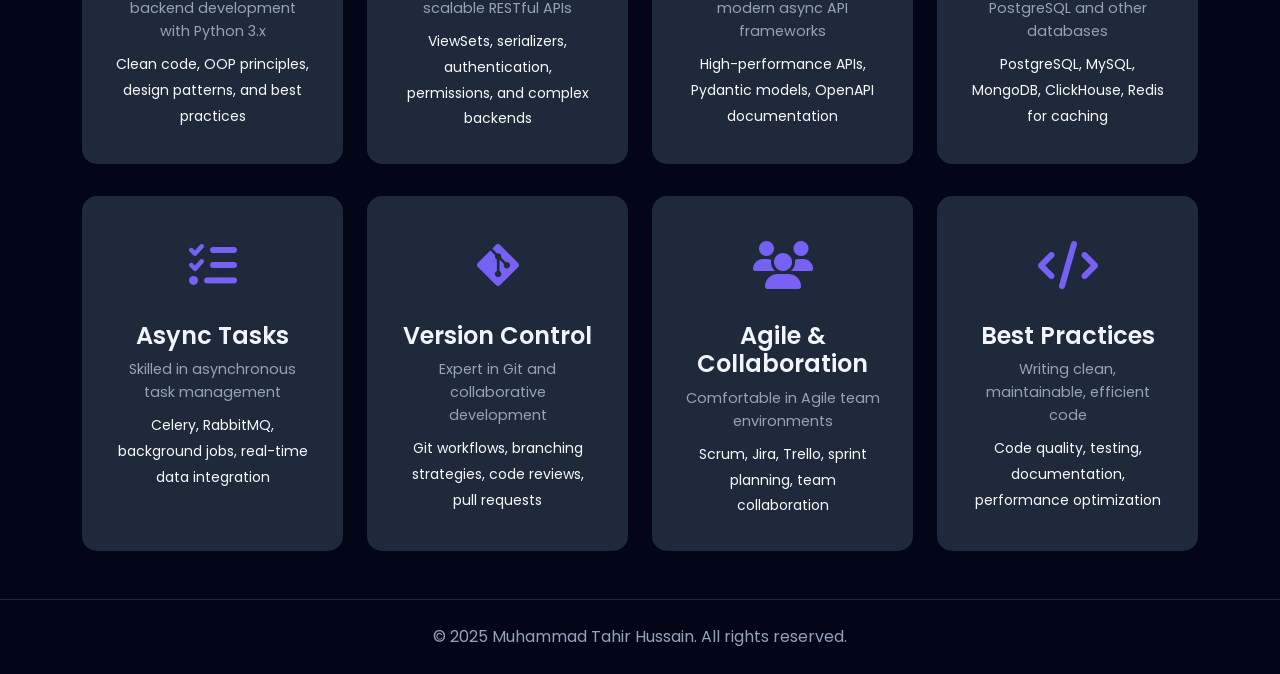
==== commit e330619d: "Add portfolio to showcase skills, projects, and experience" ====
--- a/index.html
+++ b/index.html
@@ -284,7 +284,7 @@
     <!-- Rotating Skills Script -->
     <script>
         // Rotating skills animation
-        const skills = ['Python', 'Django', 'DRF', 'FastAPI', 'Flask', 'REST APIs'];
+        const skills = ['Python', 'Django', 'Django REST framework', 'REST APIs', 'FastAPI', 'Flask'];
         let currentSkillIndex = 0;
         const skillElement = document.getElementById('rotating-skill');
 
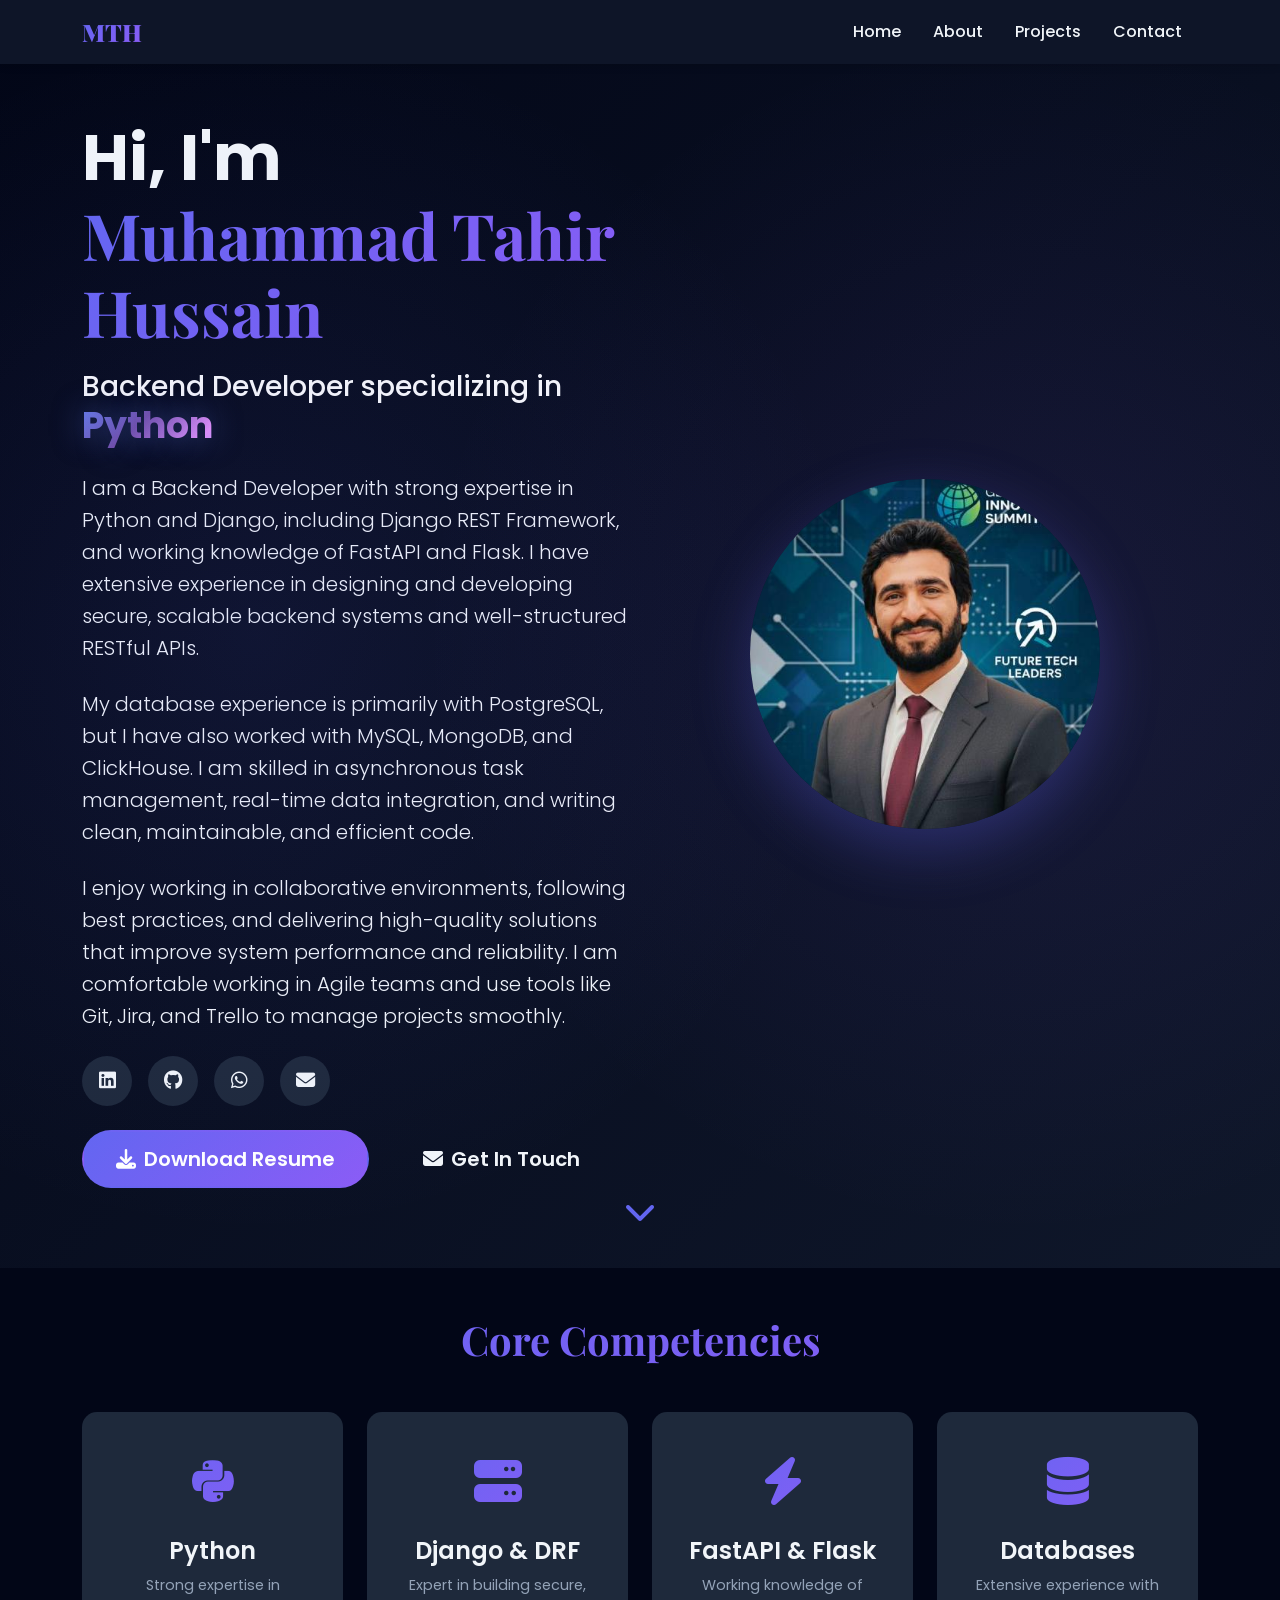
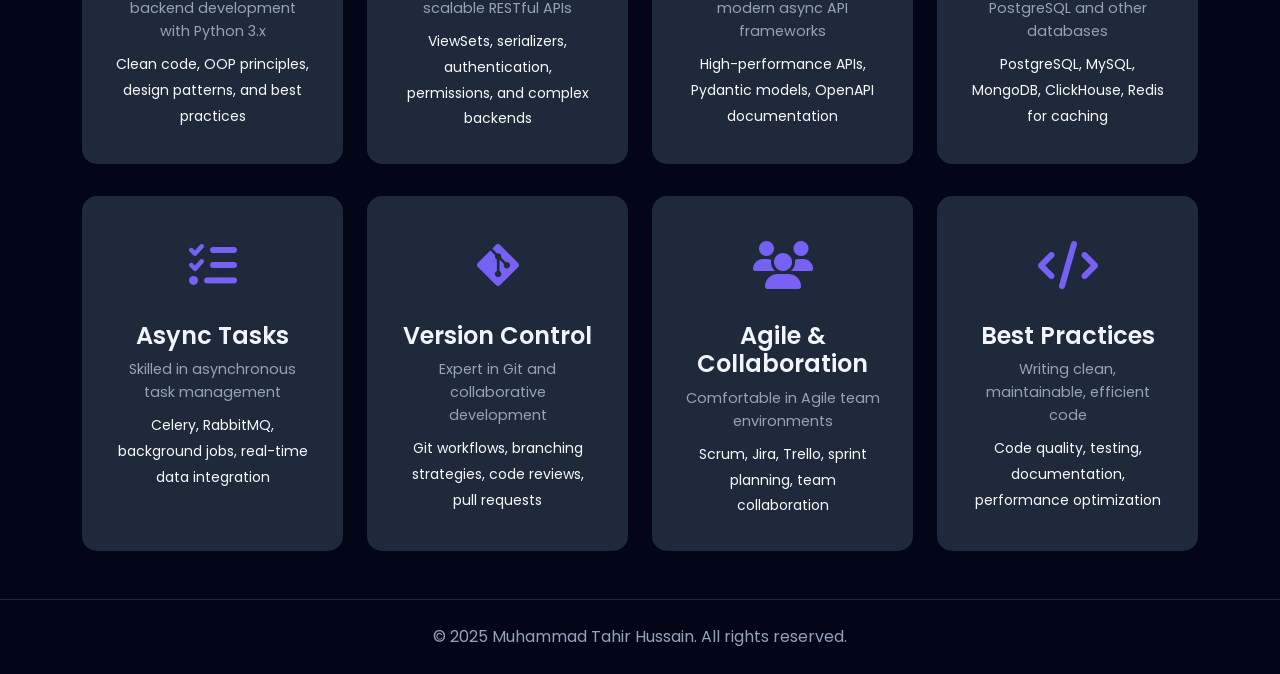
==== commit d9251a70: "Add portfolio to showcase skills, projects, and experience" ====
--- a/index.html
+++ b/index.html
@@ -21,6 +21,23 @@
     <meta property="twitter:title" content="Muhammad Tahir Hussain - Backend Developer">
     <meta property="twitter:description" content="Crafting robust and scalable backend solutions with Python, Django, and modern API frameworks.">
     <meta property="twitter:image" content="https://yourdomain.com/images/og-image.jpg">
+    <meta name="twitter:creator" content="@tahirnekukara">
+    <meta name="twitter:site" content="@tahirnekukara">
+
+    <!-- Social Media Links -->
+    <meta property="og:see_also" content="https://www.facebook.com/tahirnekukara">
+    <meta property="og:see_also" content="https://www.twitter.com/tahirnekukara">
+    <meta property="og:see_also" content="https://www.instagram.com/tahirnekukara">
+
+    <!-- Profile Metadata -->
+    <meta property="profile:first_name" content="Muhammad Tahir">
+    <meta property="profile:last_name" content="Hussain">
+    <meta property="profile:username" content="tahirnekukara">
+
+    <!-- Social Profiles for Search Engines -->
+    <link rel="me" href="https://www.facebook.com/tahirnekukara">
+    <link rel="me" href="https://www.twitter.com/tahirnekukara">
+    <link rel="me" href="https://www.instagram.com/tahirnekukara">
 
     <!-- Favicon -->
     <link rel="icon" type="image/x-icon" href="favicon.ico">
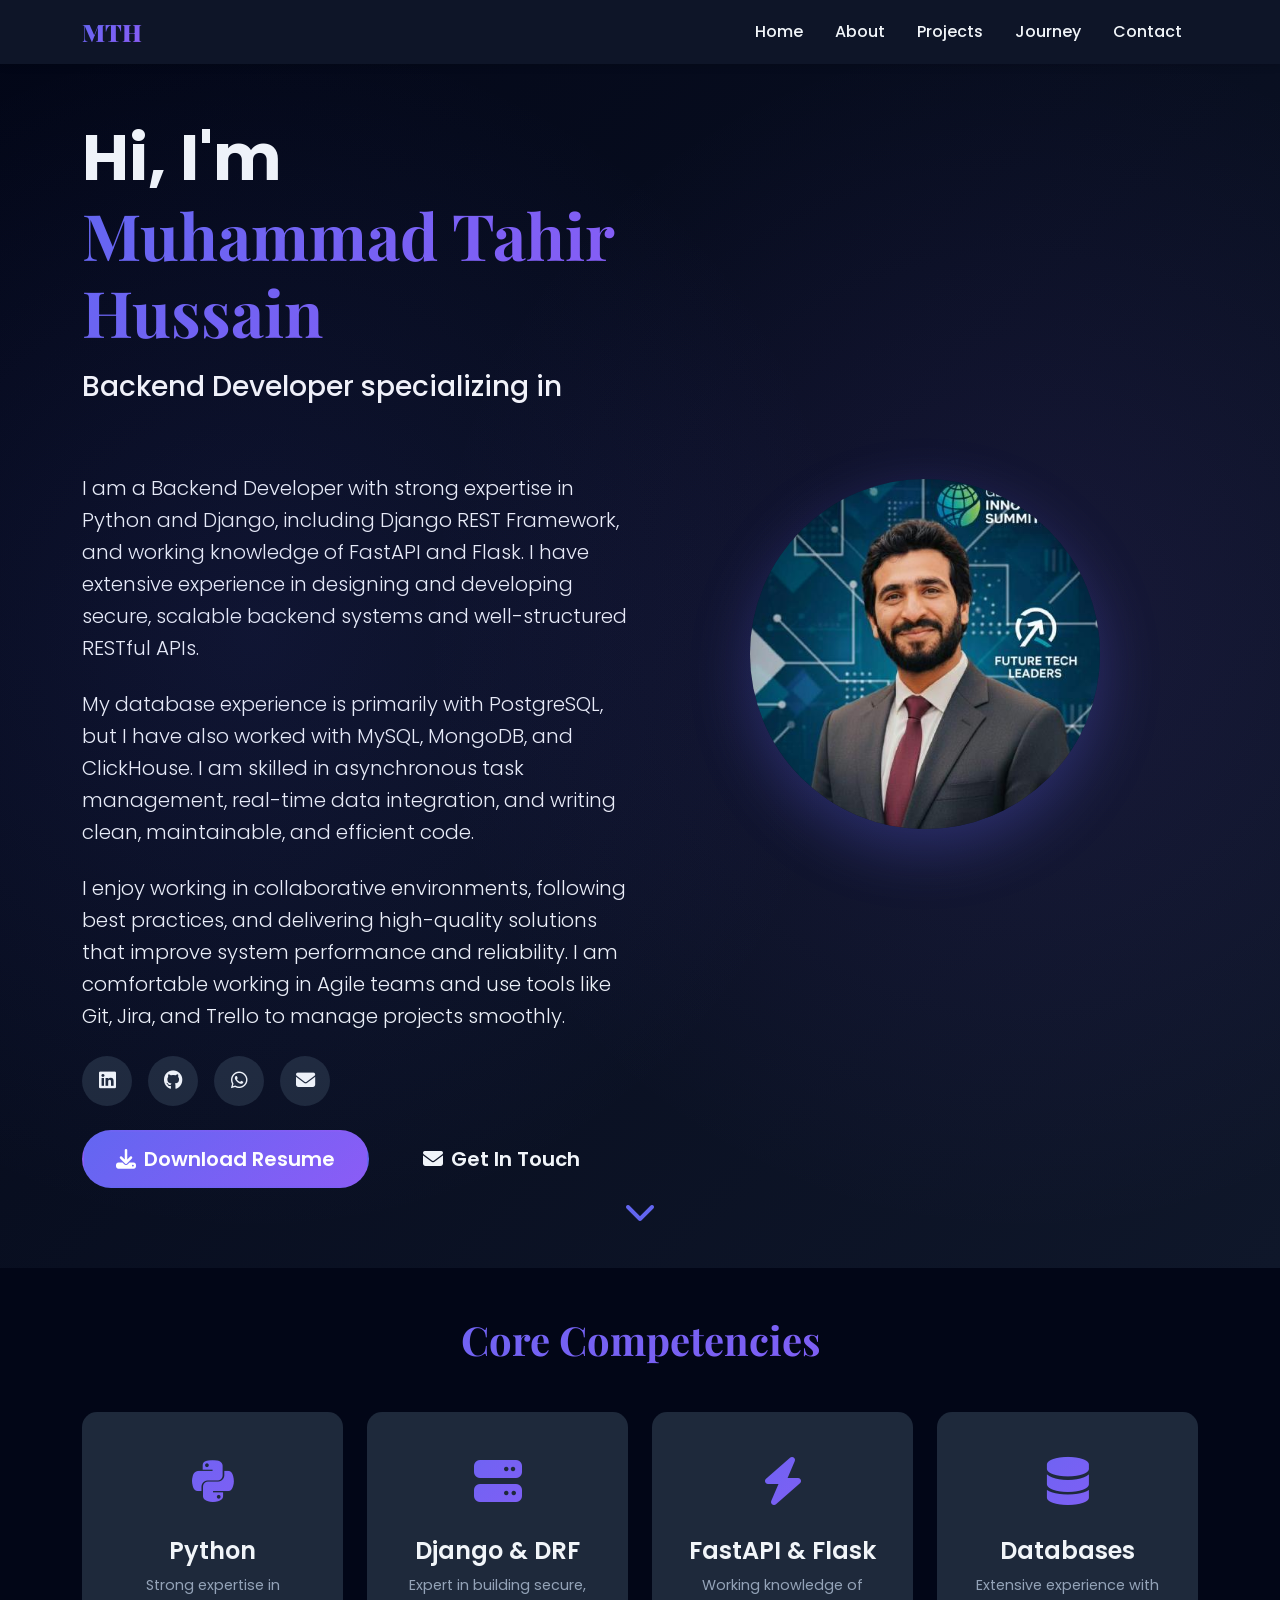
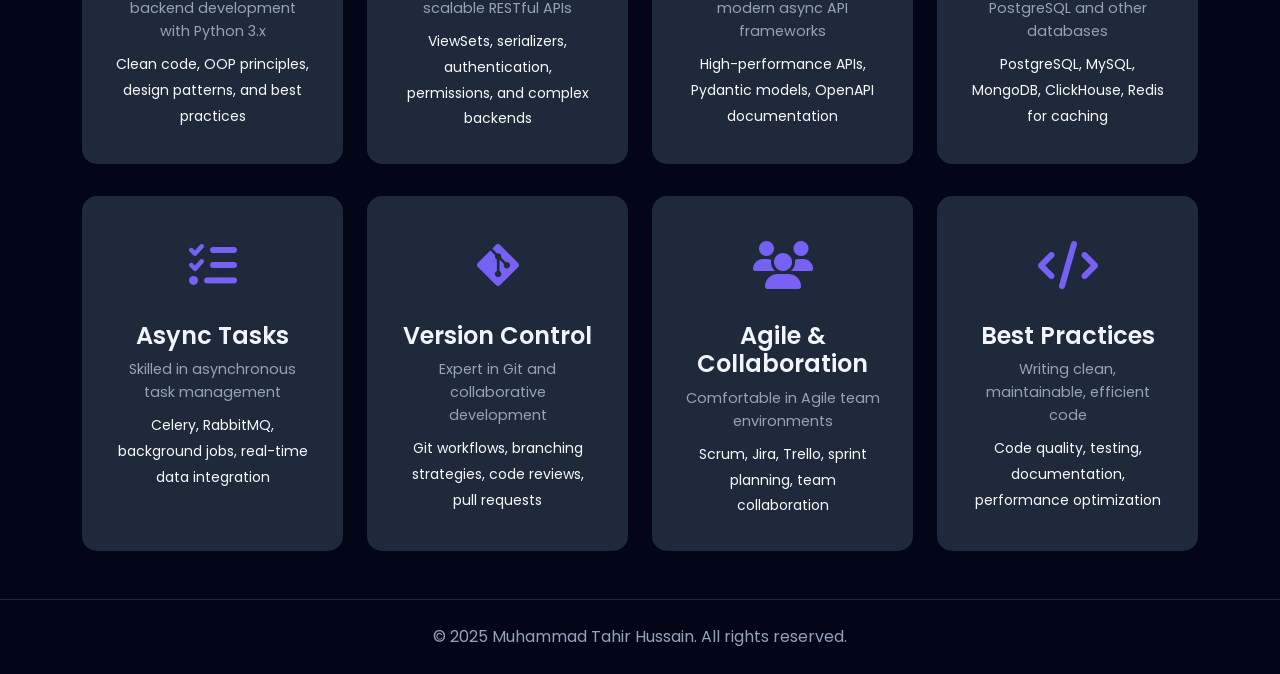
==== commit 32039b16: "Add portfolio to showcase skills, projects, and experience" ====
--- a/index.html
+++ b/index.html
@@ -112,6 +112,9 @@
                     </li>
                     <li class="nav-item">
                         <a class="nav-link" href="projects.html">Projects</a>
+                    </li>
+                    <li class="nav-item">
+                        <a class="nav-link" href="journey.html">Journey</a>
                     </li>
                     <li class="nav-item">
                         <a class="nav-link" href="contact.html">Contact</a>
--- a/assets/css/style.css
+++ b/assets/css/style.css
@@ -342,6 +342,13 @@
     background-clip: text;
 }
 
+.section-subtitle {
+    font-family: 'Playfair Display', serif;
+    font-weight: 700;
+    font-size: 2rem;
+    margin-bottom: 0.5rem;
+}
+
 .skill-card {
     background: var(--card-bg);
     padding: 2rem;
@@ -905,6 +912,118 @@
     margin-top: auto;
 }
 
+/* Read More/Less Styles */
+.project-description-short {
+    color: var(--gray-text);
+    font-size: 0.9rem;
+    margin-bottom: 1rem;
+    flex-grow: 1;
+}
+
+.project-description-full {
+    color: #cbd5e1;
+    font-size: 0.9rem;
+    margin-bottom: 1rem;
+    padding: 1rem;
+    background: var(--darker-bg);
+    border-radius: 10px;
+    border-left: 3px solid var(--primary-color);
+    animation: slideDown 0.3s ease;
+}
+
+@keyframes slideDown {
+    from {
+        opacity: 0;
+        transform: translateY(-10px);
+    }
+    to {
+        opacity: 1;
+        transform: translateY(0);
+    }
+}
+
+.project-description-full h6 {
+    font-size: 0.95rem;
+    margin-bottom: 0.75rem;
+    color: var(--light-text) !important;
+}
+
+.project-description-full ul {
+    margin-bottom: 0;
+}
+
+.project-description-full li {
+    margin-bottom: 0.5rem;
+    line-height: 1.6;
+    color: #cbd5e1 !important;
+}
+
+.project-description-full p {
+    color: #cbd5e1 !important;
+}
+
+/* Override Bootstrap's text-muted class in project descriptions for better visibility */
+.project-description-full .text-muted {
+    color: #cbd5e1 !important;
+}
+
+.project-description-full .small {
+    color: #cbd5e1 !important;
+}
+
+/* Ensure strong tags are visible */
+.project-description-full strong {
+    color: #e2e8f0 !important;
+    font-weight: 600;
+}
+
+.read-more-btn {
+    transition: all var(--transition-speed) ease;
+}
+
+.read-more-btn:hover {
+    transform: translateY(-2px);
+    box-shadow: 0 5px 15px rgba(99, 102, 241, 0.3);
+}
+
+/* See More Projects Button */
+#seeMoreBtn {
+    padding: 0.75rem 2.5rem;
+    border-radius: 50px;
+    font-weight: 600;
+    transition: all var(--transition-speed) ease;
+    border: 2px solid var(--primary-color);
+    color: var(--primary-color);
+}
+
+#seeMoreBtn:hover {
+    background: linear-gradient(135deg, var(--primary-color), var(--secondary-color));
+    color: white;
+    border-color: transparent;
+    transform: translateY(-3px);
+    box-shadow: 0 10px 30px rgba(99, 102, 241, 0.4);
+}
+
+#seeMoreBtn i {
+    transition: transform var(--transition-speed) ease;
+}
+
+/* Additional Projects Animation */
+#moreProjects {
+    animation: slideIn 0.5s ease;
+}
+
+@keyframes slideIn {
+    from {
+        opacity: 0;
+        transform: translateY(20px);
+    }
+    to {
+        opacity: 1;
+        transform: translateY(0);
+    }
+}
+
 /* CTA Box */
 .cta-box {
     background: var(--card-bg);
@@ -1181,3 +1300,279 @@
     border-color: var(--accent-color);
     color: var(--accent-color);
 }
+
+/* ========================================
+   JOURNEY SECTION STYLES
+   ======================================== */
+
+.journey-section {
+    background-color: var(--dark-bg);
+    min-height: 100vh;
+}
+
+.journey-card {
+    background: var(--card-bg);
+    border-radius: 15px;
+    overflow: hidden;
+    transition: all var(--transition-speed) ease;
+    display: flex;
+    flex-direction: column;
+    box-shadow: 0 5px 15px rgba(0, 0, 0, 0.3);
+    border: 1px solid rgba(255, 255, 255, 0.05);
+}
+
+.journey-card:hover {
+    transform: translateY(-5px);
+    box-shadow: 0 10px 30px rgba(99, 102, 241, 0.2);
+    border-color: rgba(99, 102, 241, 0.3);
+}
+
+.journey-image {
+    position: relative;
+    overflow: hidden;
+    height: 450px;
+    max-height: 600px;
+}
+
+.journey-image img {
+    width: 100%;
+    height: 100%;
+    object-fit: cover;
+    transition: transform var(--transition-speed) ease;
+}
+
+.journey-card:hover .journey-image img {
+    transform: scale(1.1);
+}
+
+.journey-overlay {
+    position: absolute;
+    top: 0;
+    left: 0;
+    right: 0;
+    bottom: 0;
+    background: rgba(0, 0, 0, 0.7);
+    display: flex;
+    align-items: center;
+    justify-content: center;
+    opacity: 0;
+    transition: opacity var(--transition-speed) ease;
+}
+
+.journey-card:hover .journey-overlay {
+    opacity: 1;
+}
+
+.image-count-badge {
+    position: absolute;
+    top: 10px;
+    right: 10px;
+    background: rgba(0, 0, 0, 0.8);
+    color: white;
+    padding: 5px 12px;
+    border-radius: 20px;
+    font-size: 0.85rem;
+    font-weight: 500;
+    z-index: 2;
+}
+
+.image-count-badge i {
+    margin-right: 5px;
+}
+
+.journey-content {
+    padding: 1.5rem;
+    flex: 1;
+    display: flex;
+    flex-direction: column;
+}
+
+.journey-meta {
+    display: flex;
+    justify-content: space-between;
+    align-items: center;
+    margin-bottom: 1rem;
+    flex-wrap: wrap;
+    gap: 0.5rem;
+}
+
+.journey-date {
+    color: var(--gray-text);
+    font-size: 0.9rem;
+}
+
+.journey-date i {
+    margin-right: 5px;
+}
+
+.journey-title {
+    font-size: 1.25rem;
+    font-weight: 600;
+    color: var(--light-text);
+    margin-bottom: 0.75rem;
+    line-height: 1.4;
+}
+
+.journey-description {
+    color: var(--gray-text);
+    font-size: 0.95rem;
+    line-height: 1.6;
+    margin-bottom: 1rem;
+    flex: 1;
+}
+
+/* Filter Buttons */
+.filter-buttons {
+    display: flex;
+    flex-wrap: wrap;
+    gap: 0.5rem;
+}
+
+.filter-buttons .btn {
+    border-radius: 20px;
+    padding: 0.4rem 1rem;
+    font-size: 0.9rem;
+    transition: all var(--transition-speed) ease;
+}
+
+.filter-buttons .btn.active {
+    background: linear-gradient(135deg, var(--primary-color), var(--secondary-color));
+    color: white;
+    border-color: var(--primary-color);
+}
+
+.filter-buttons .btn:not(.active):hover {
+    background-color: var(--card-bg);
+    border-color: var(--primary-color);
+    color: var(--primary-color);
+}
+
+/* Search Box */
+.search-box {
+    flex: 0 1 300px;
+}
+
+.search-box .form-control {
+    background-color: var(--card-bg);
+    border: 1px solid var(--card-hover);
+    color: var(--light-text);
+    border-radius: 25px;
+    padding: 0.5rem 1rem;
+}
+
+.search-box .form-control:focus {
+    background-color: var(--card-hover);
+    border-color: var(--primary-color);
+    color: var(--light-text);
+    box-shadow: 0 0 0 0.2rem rgba(99, 102, 241, 0.25);
+}
+
+.search-box .form-control::placeholder {
+    color: var(--gray-text);
+}
+
+/* Post Modal Styles */
+.modal-content {
+    border-radius: 15px;
+}
+
+.post-full-content h6 {
+    margin-top: 1rem;
+}
+
+.post-full-content ul {
+    margin-bottom: 1rem;
+}
+
+.post-full-content p {
+    margin-bottom: 1rem;
+    line-height: 1.8;
+}
+
+/* Image Lightbox */
+#lightboxImage {
+    border-radius: 10px;
+}
+
+.img-thumbnail {
+    background-color: var(--card-bg);
+    border: 2px solid var(--card-hover);
+    transition: all 0.2s ease;
+}
+
+.img-thumbnail:hover {
+    border-color: var(--primary-color);
+    transform: scale(1.05);
+}
+
+/* Journey Page Responsive */
+@media (max-width: 991px) {
+    .journey-image {
+        height: 400px;
+    }
+
+    .filter-buttons {
+        width: 100%;
+        margin-bottom: 1rem;
+    }
+
+    .search-box {
+        width: 100%;
+        flex: 1 1 100%;
+    }
+}
+
+@media (max-width: 767px) {
+    .journey-image {
+        height: 350px;
+    }
+
+    .journey-title {
+        font-size: 1.1rem;
+    }
+
+    .journey-description {
+        font-size: 0.9rem;
+    }
+
+    .filter-buttons .btn {
+        font-size: 0.85rem;
+        padding: 0.3rem 0.8rem;
+    }
+}
+
+@media (max-width: 576px) {
+    .journey-image {
+        height: 300px;
+    }
+}
+
+/* Social Media Feed Enhancements */
+#journeyPostsFeed {
+    padding: 0;
+}
+
+.journey-post {
+    animation: fadeInUp 0.6s ease-out;
+}
+
+@keyframes fadeInUp {
+    from {
+        opacity: 0;
+        transform: translateY(30px);
+    }
+    to {
+        opacity: 1;
+        transform: translateY(0);
+    }
+}
+
+/* Adjust spacing between posts in feed */
+.journey-post.mb-4 {
+    margin-bottom: 2rem !important;
+}
+
+/* Smoother image loading */
+.journey-image img {
+    background: linear-gradient(135deg, var(--card-bg) 0%, var(--card-hover) 100%);
+}
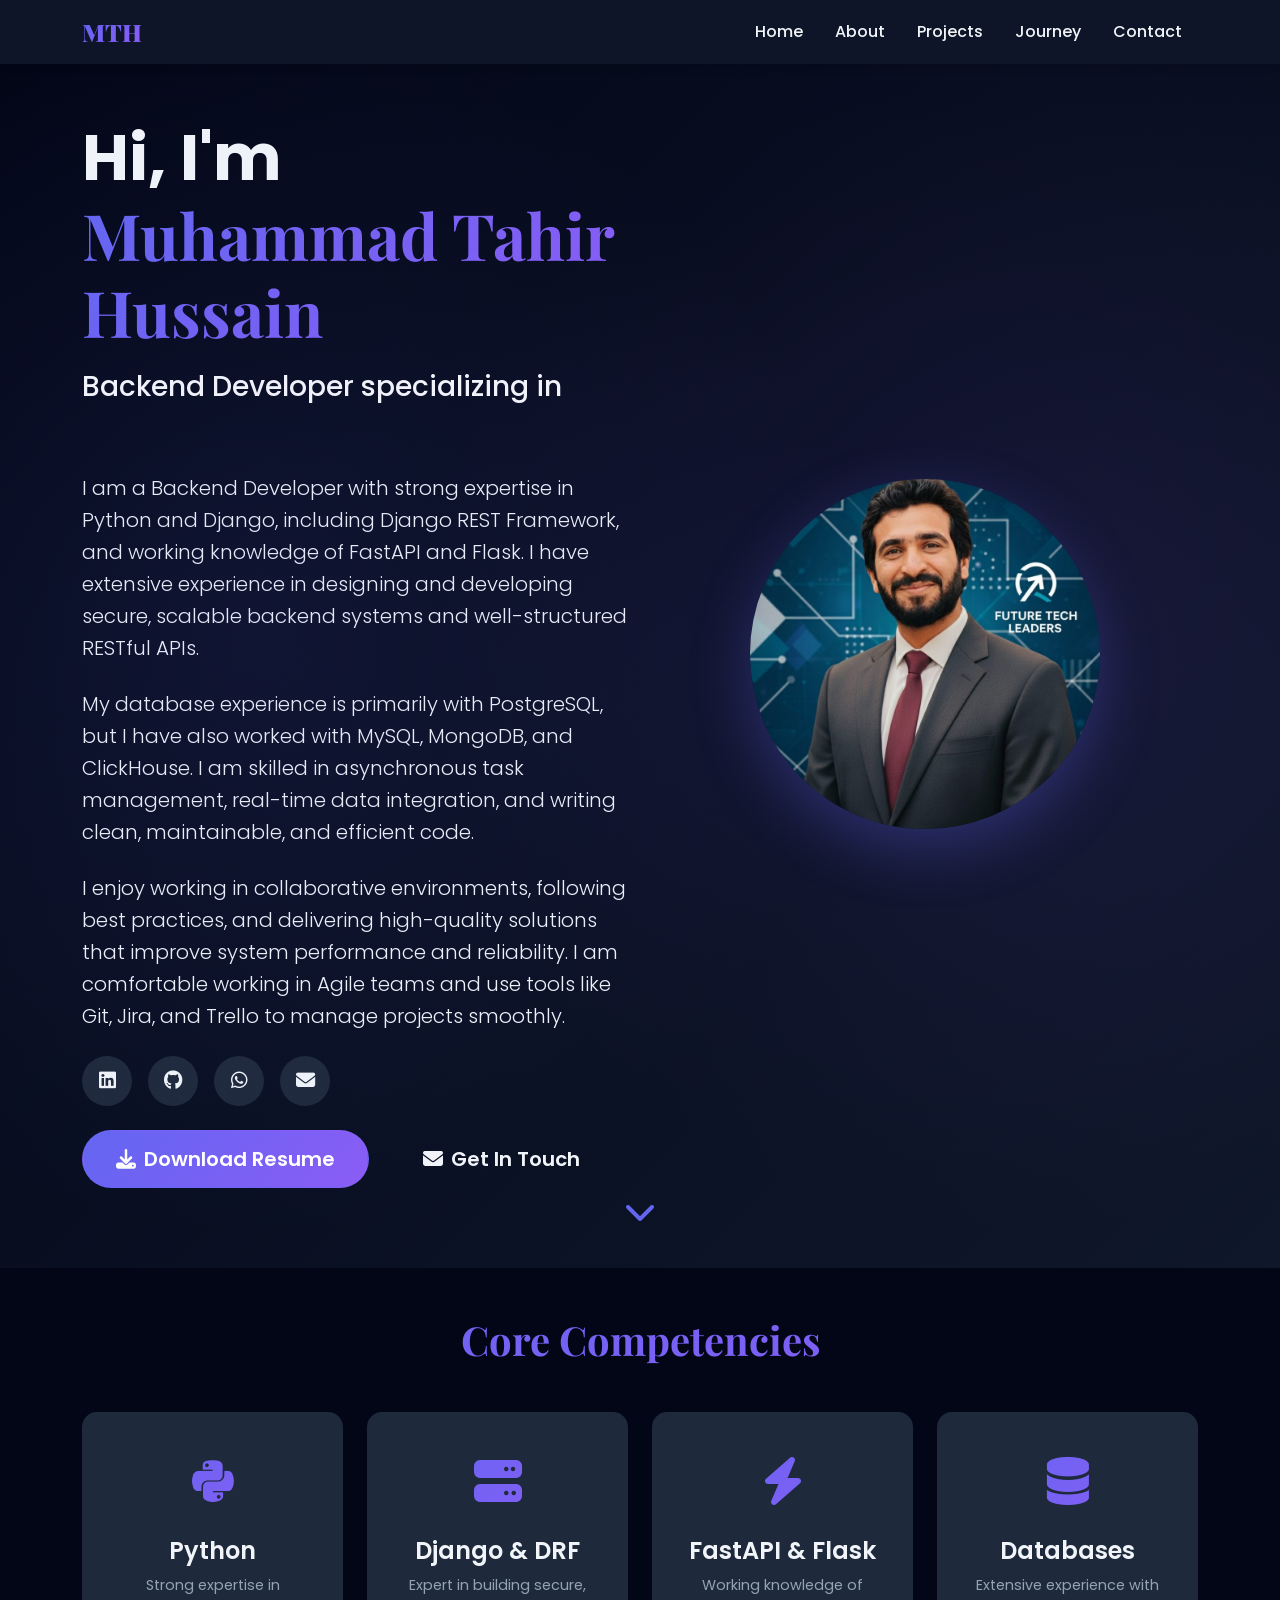
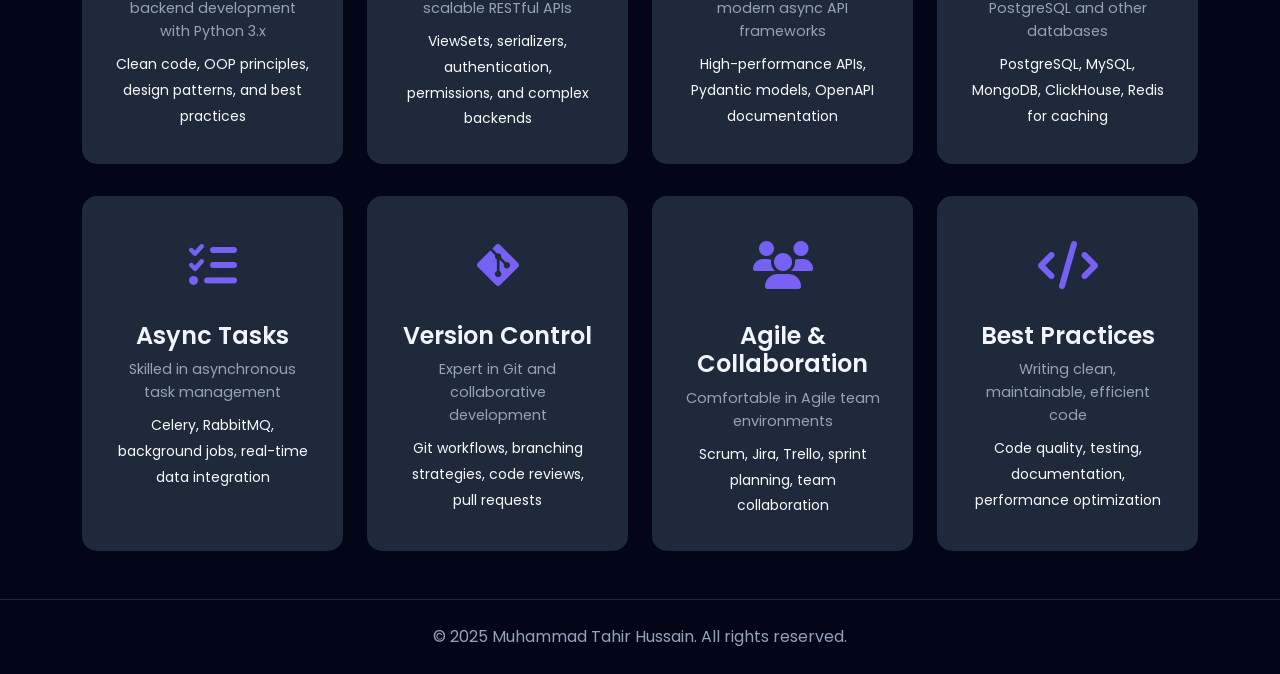
==== commit c0c6800a: "Add portfolio to showcase skills, projects, and experience" ====
--- a/index.html
+++ b/index.html
@@ -175,7 +175,7 @@
                 <div class="col-lg-6 text-center fade-in">
                     <div class="profile-image-wrapper">
                         <div class="profile-image-container">
-                            <img src="[data-uri]" alt="Muhammad Tahir Hussain" class="profile-image">
+                            <img src="images/profile_image.jpeg" alt="Muhammad Tahir Hussain" class="profile-image">
                             <div class="profile-overlay">
                                 <div class="overlay-content">
                                     <i class="fas fa-code fa-3x"></i>
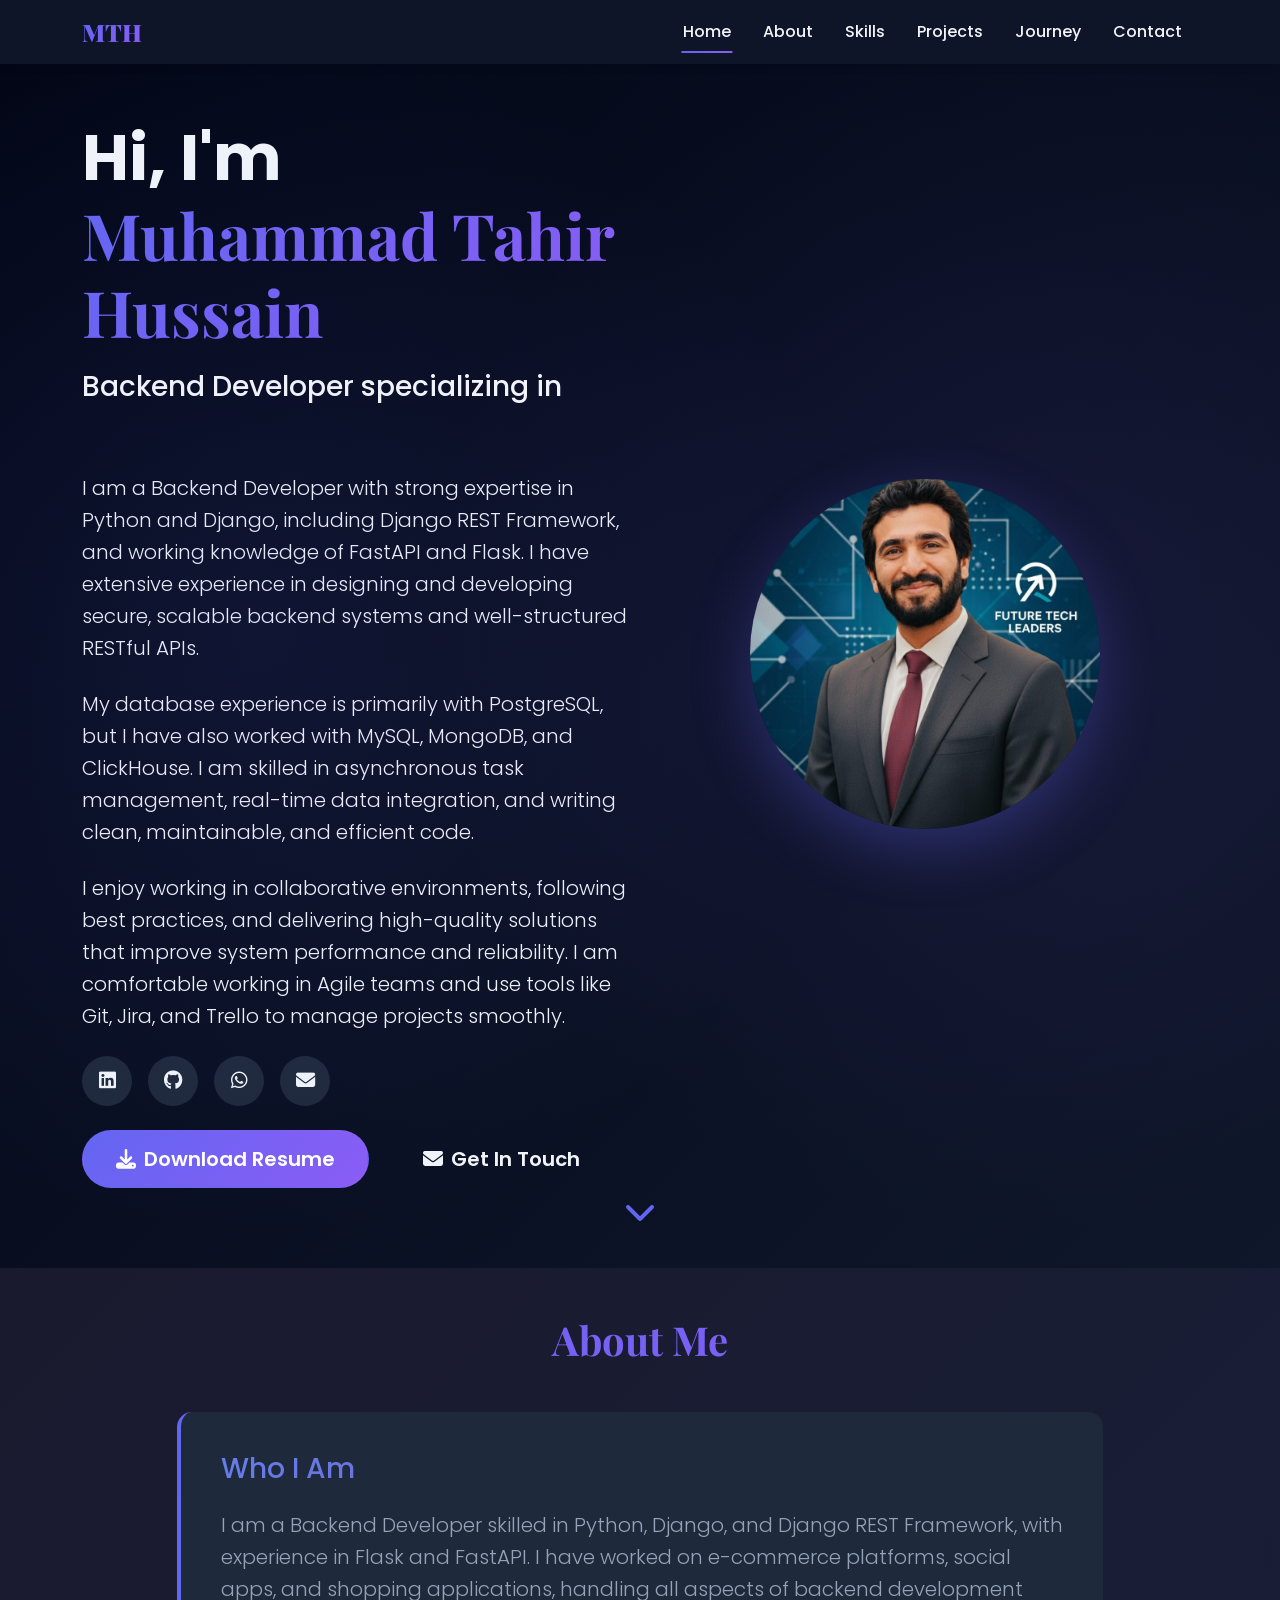
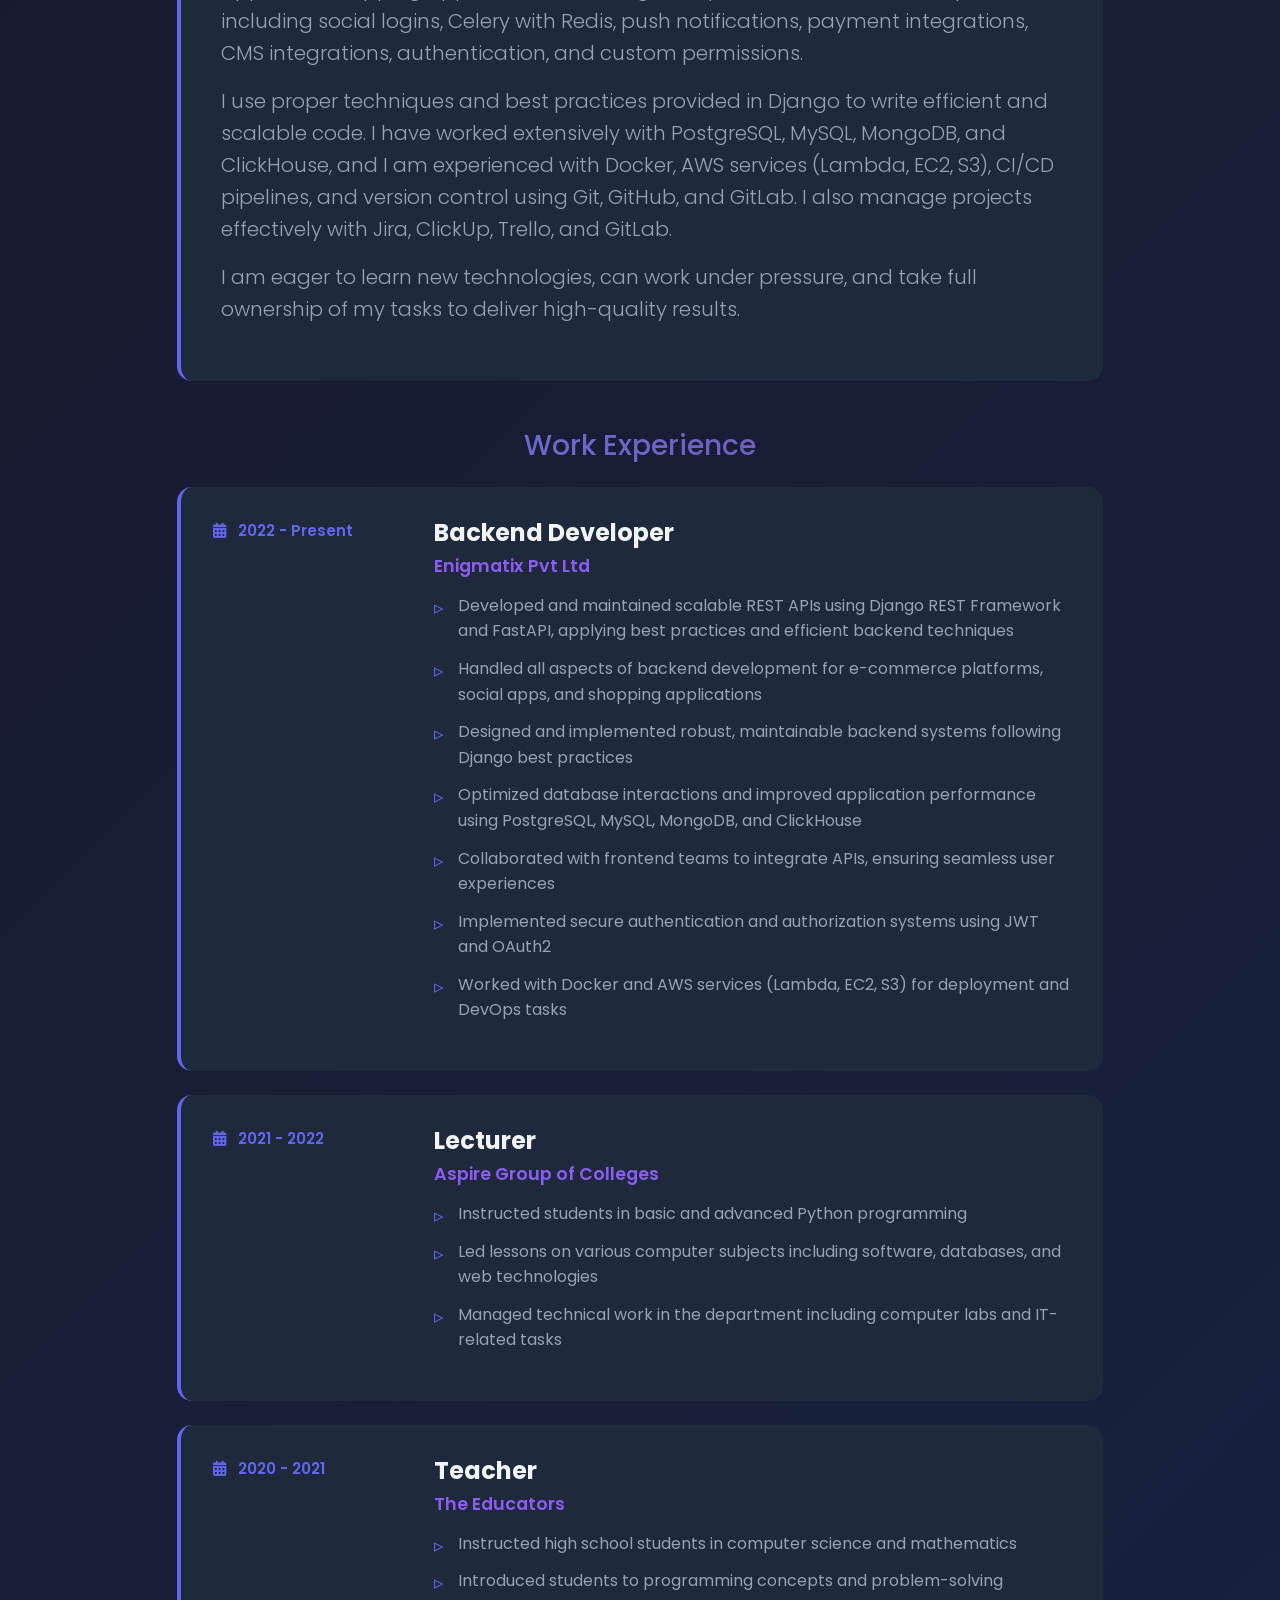
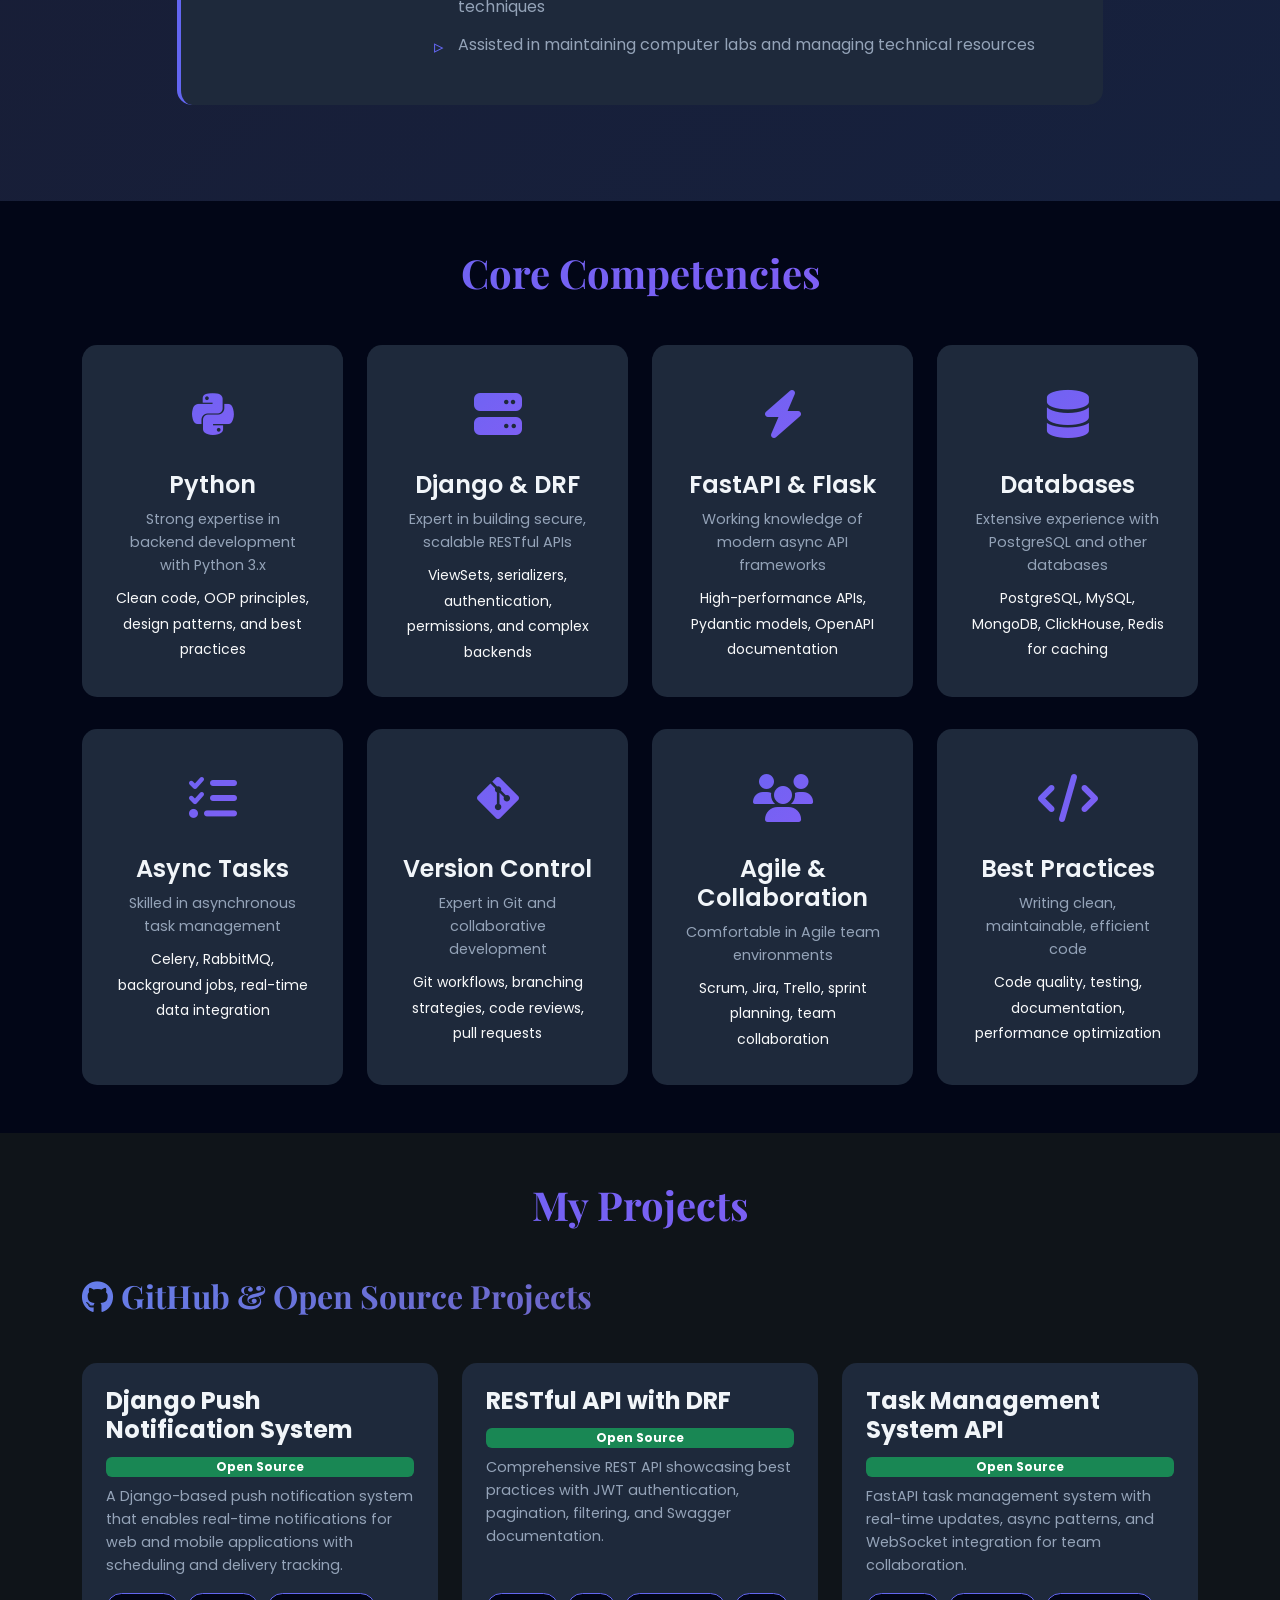
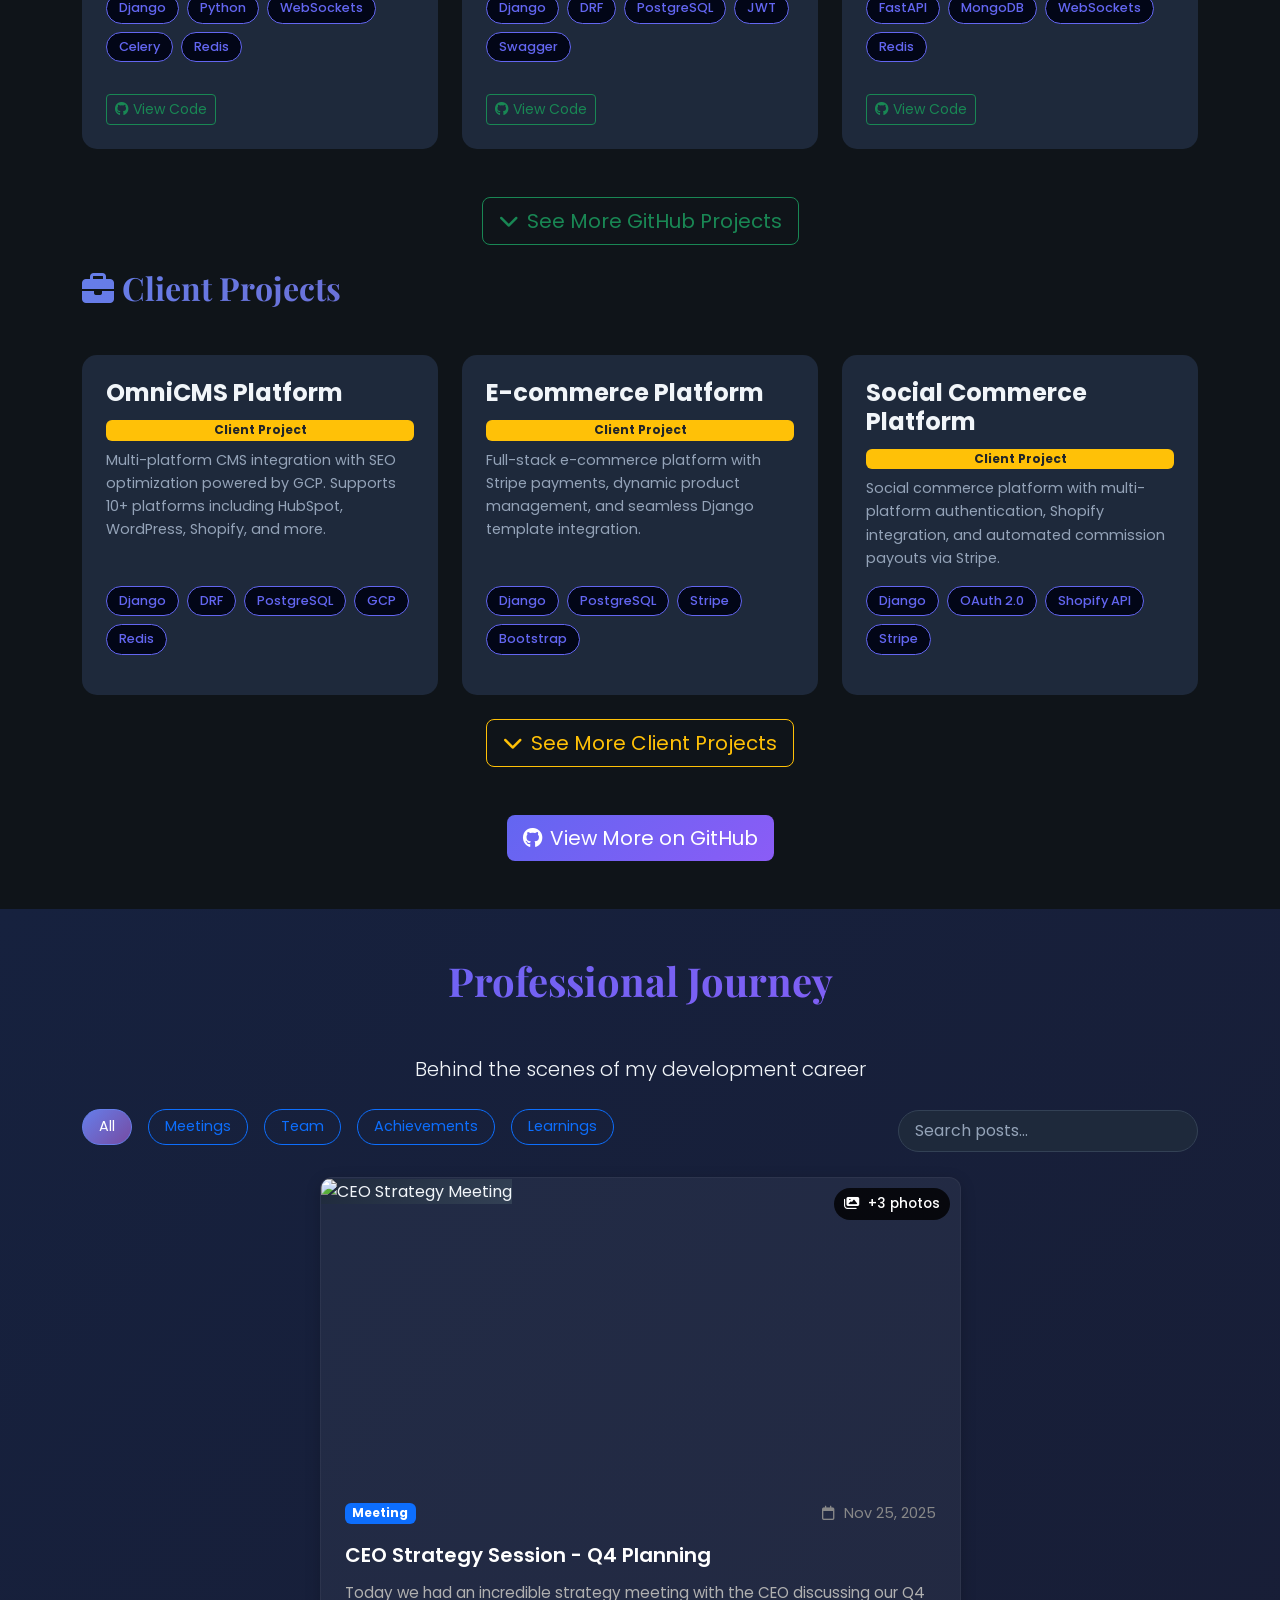
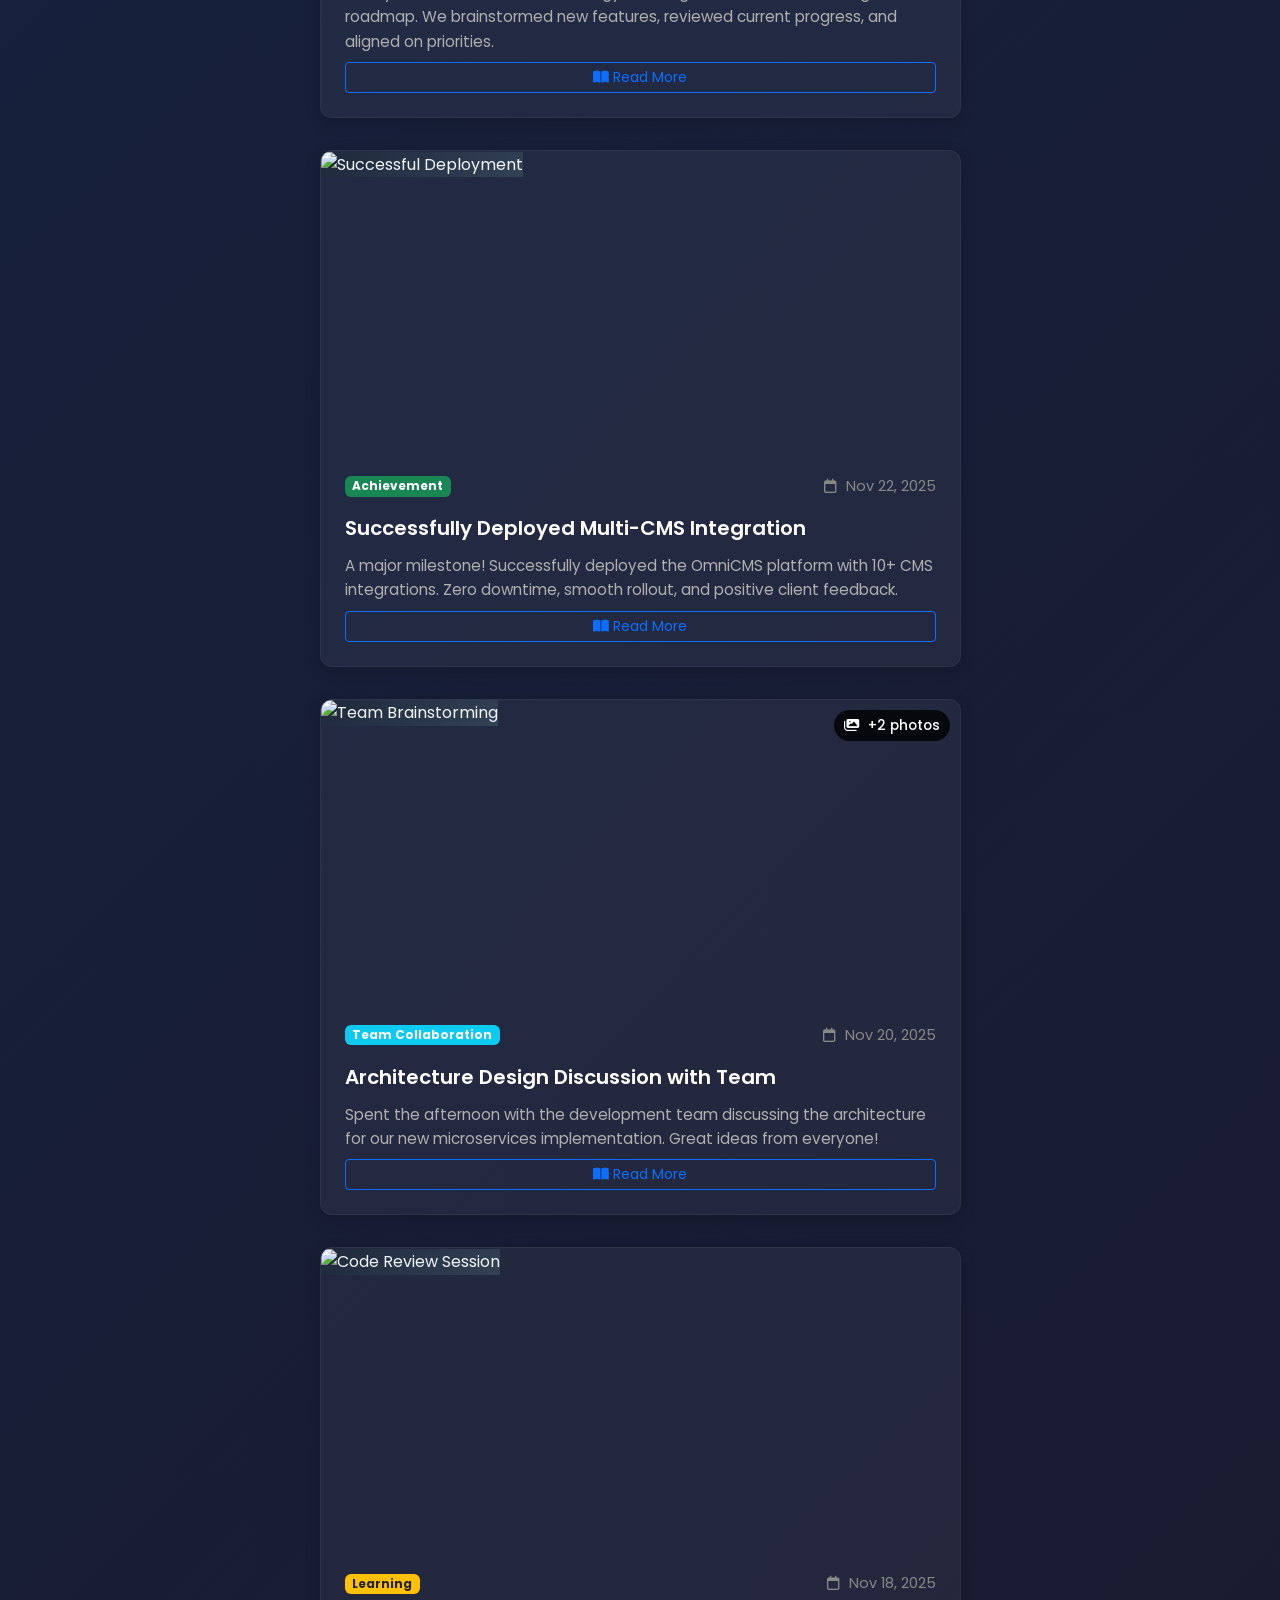
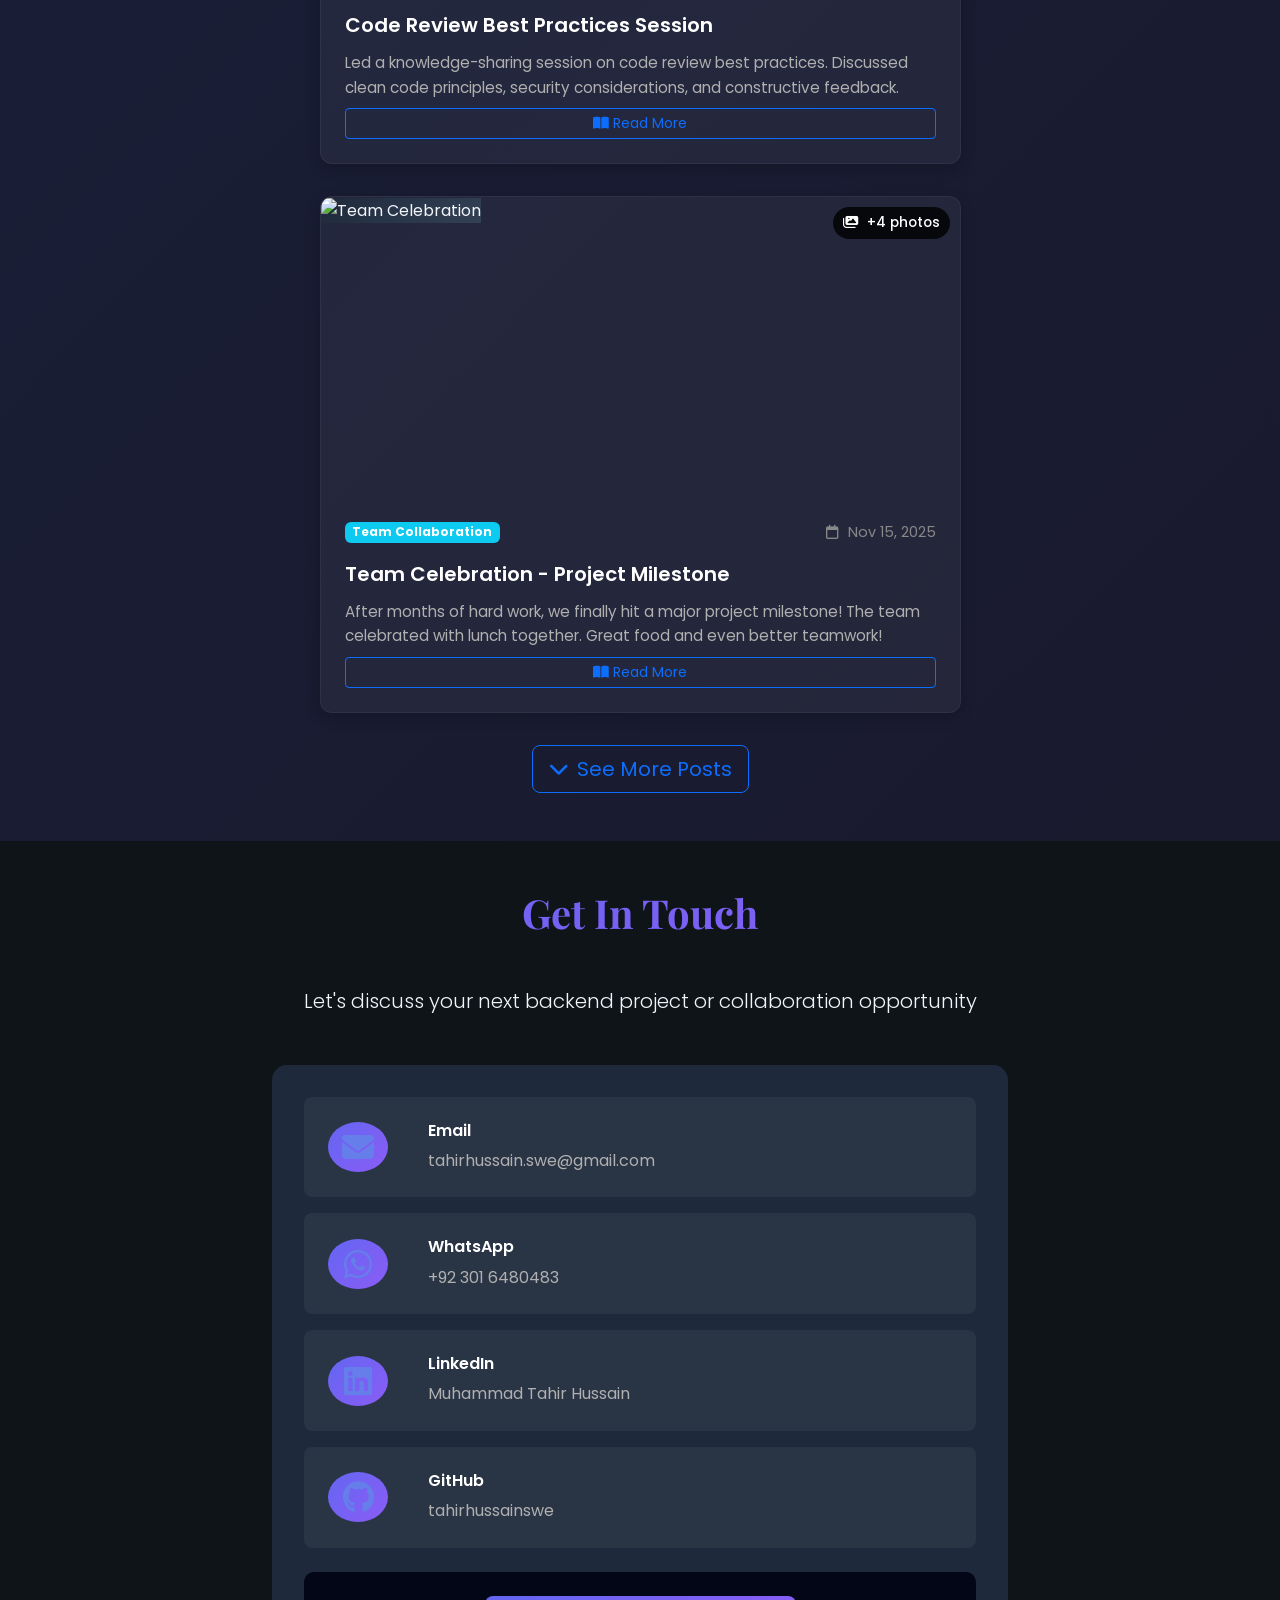
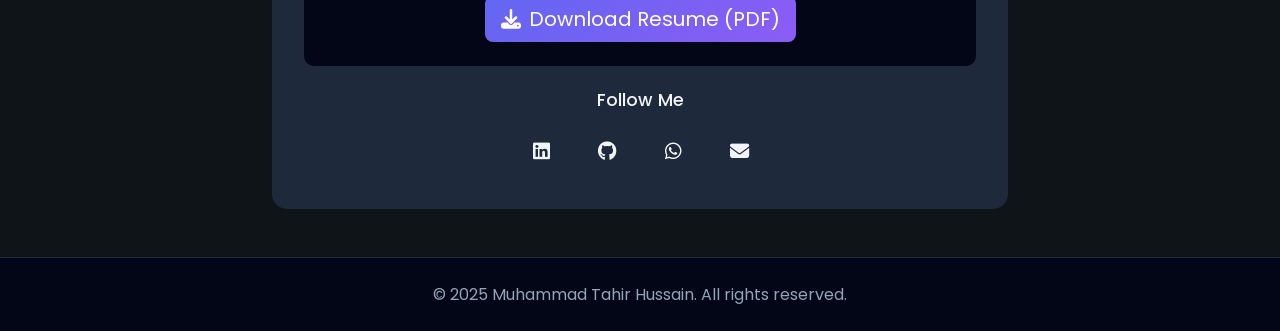
==== commit ddfae3ad: "Added portfolio" ====
--- a/index.html
+++ b/index.html
@@ -89,6 +89,254 @@
                 background-position: 200% center;
             }
         }
+
+        /* Quick Navigation Cards */
+        .quick-nav-section {
+            background: linear-gradient(135deg, #1a1a2e 0%, #16213e 100%);
+        }
+
+        .quick-nav-card {
+            transition: transform 0.3s ease, box-shadow 0.3s ease;
+            display: block;
+            height: 100%;
+        }
+
+        .quick-nav-card:hover {
+            transform: translateY(-10px);
+        }
+
+        .quick-nav-card .card {
+            background: linear-gradient(135deg, #667eea 0%, #764ba2 100%) !important;
+            transition: all 0.3s ease;
+            box-shadow: 0 4px 15px rgba(102, 126, 234, 0.3);
+        }
+
+        .quick-nav-card:hover .card {
+            box-shadow: 0 8px 25px rgba(102, 126, 234, 0.5);
+        }
+
+        .quick-nav-icon {
+            opacity: 0.9;
+        }
+
+        /* Back to Top Button */
+        .back-to-top-btn {
+            display: none;
+            position: fixed;
+            bottom: 30px;
+            right: 30px;
+            z-index: 99;
+            border: none;
+            outline: none;
+            background: linear-gradient(135deg, #667eea 0%, #764ba2 100%);
+            color: white;
+            cursor: pointer;
+            padding: 15px;
+            border-radius: 50%;
+            font-size: 18px;
+            width: 50px;
+            height: 50px;
+            box-shadow: 0 4px 15px rgba(102, 126, 234, 0.4);
+            transition: all 0.3s ease;
+        }
+
+        .back-to-top-btn:hover {
+            background: linear-gradient(135deg, #764ba2 0%, #667eea 100%);
+            transform: translateY(-5px);
+            box-shadow: 0 6px 20px rgba(102, 126, 234, 0.6);
+        }
+
+        .back-to-top-btn i {
+            display: flex;
+            align-items: center;
+            justify-content: center;
+        }
+
+        /* Text Gradient for headings */
+        .text-gradient {
+            background: linear-gradient(135deg, #667eea 0%, #764ba2 100%);
+            -webkit-background-clip: text;
+            -webkit-text-fill-color: transparent;
+            background-clip: text;
+        }
+
+        /* Section styling */
+        section {
+            scroll-margin-top: 80px; /* Offset for fixed navbar */
+        }
+
+        #about {
+            background: linear-gradient(135deg, #1a1a2e 0%, #16213e 100%);
+        }
+
+        #projects {
+            background: #0f1419;
+        }
+
+        #journey {
+            background: linear-gradient(135deg, #16213e 0%, #1a1a2e 100%);
+        }
+
+        #contact {
+            background: #0f1419;
+        }
+
+        /* Journey cards styling */
+        .journey-card {
+            background: rgba(255, 255, 255, 0.05);
+            border-radius: 12px;
+            overflow: hidden;
+            transition: all 0.3s ease;
+            box-shadow: 0 4px 15px rgba(0, 0, 0, 0.2);
+        }
+
+        .journey-card:hover {
+            background: rgba(255, 255, 255, 0.08);
+            transform: translateY(-5px);
+            box-shadow: 0 8px 25px rgba(102, 126, 234, 0.3);
+        }
+
+        .journey-image {
+            position: relative;
+            overflow: hidden;
+            height: 300px;
+        }
+
+        .journey-image img {
+            width: 100%;
+            height: 100%;
+            object-fit: cover;
+            transition: transform 0.3s ease;
+        }
+
+        .journey-card:hover .journey-image img {
+            transform: scale(1.05);
+        }
+
+        .journey-overlay {
+            position: absolute;
+            top: 0;
+            left: 0;
+            right: 0;
+            bottom: 0;
+            background: rgba(0, 0, 0, 0.7);
+            display: flex;
+            align-items: center;
+            justify-content: center;
+            opacity: 0;
+            transition: opacity 0.3s ease;
+        }
+
+        .journey-image:hover .journey-overlay {
+            opacity: 1;
+        }
+
+        .image-count-badge {
+            position: absolute;
+            top: 10px;
+            right: 10px;
+            background: rgba(0, 0, 0, 0.8);
+            color: white;
+            padding: 5px 10px;
+            border-radius: 20px;
+            font-size: 0.85rem;
+            z-index: 2;
+        }
+
+        .journey-content {
+            padding: 1.5rem;
+        }
+
+        .journey-meta {
+            margin-bottom: 1rem;
+        }
+
+        .journey-title {
+            color: #fff;
+            margin-bottom: 0.75rem;
+            font-size: 1.25rem;
+        }
+
+        .journey-description {
+            color: #b0b0b0;
+            margin-bottom: 0;
+            line-height: 1.6;
+        }
+
+        .journey-date {
+            color: #888;
+            font-size: 0.9rem;
+        }
+
+        /* Filter and search styling */
+        .filter-buttons .btn {
+            border-radius: 20px;
+            margin-right: 0.5rem;
+            margin-bottom: 0.5rem;
+        }
+
+        .filter-buttons .btn.active {
+            background: linear-gradient(135deg, #667eea 0%, #764ba2 100%);
+            border-color: #667eea;
+        }
+
+        .search-box input {
+            border-radius: 20px;
+            background: rgba(255, 255, 255, 0.1);
+            border: 1px solid rgba(255, 255, 255, 0.2);
+            color: white;
+            padding: 0.5rem 1rem;
+        }
+
+        .search-box input::placeholder {
+            color: rgba(255, 255, 255, 0.5);
+        }
+
+        .search-box input:focus {
+            background: rgba(255, 255, 255, 0.15);
+            border-color: #667eea;
+            color: white;
+            box-shadow: 0 0 0 0.2rem rgba(102, 126, 234, 0.25);
+        }
+
+        /* Contact section styling */
+        .contact-item {
+            display: flex;
+            align-items: center;
+            padding: 1.5rem;
+            margin-bottom: 1rem;
+            background: rgba(255, 255, 255, 0.05);
+            border-radius: 8px;
+            transition: all 0.3s ease;
+        }
+
+        .contact-item:hover {
+            background: rgba(255, 255, 255, 0.08);
+            transform: translateX(5px);
+        }
+
+        .contact-icon {
+            font-size: 2rem;
+            margin-right: 1.5rem;
+            color: #667eea;
+            min-width: 60px;
+            text-align: center;
+        }
+
+        .contact-text h5 {
+            margin-bottom: 0.5rem;
+            color: #fff;
+        }
+
+        .contact-text a {
+            color: #b0b0b0;
+            text-decoration: none;
+            transition: color 0.3s ease;
+        }
+
+        .contact-text a:hover {
+            color: #667eea;
+        }
     </style>
 </head>
 <body>
@@ -105,19 +353,22 @@
             <div class="collapse navbar-collapse" id="navbarNav">
                 <ul class="navbar-nav ms-auto">
                     <li class="nav-item">
-                        <a class="nav-link active" href="index.html">Home</a>
+                        <a class="nav-link active" href="#home">Home</a>
                     </li>
                     <li class="nav-item">
-                        <a class="nav-link" href="about.html">About</a>
+                        <a class="nav-link" href="#about">About</a>
                     </li>
                     <li class="nav-item">
-                        <a class="nav-link" href="projects.html">Projects</a>
+                        <a class="nav-link" href="#skills">Skills</a>
                     </li>
                     <li class="nav-item">
-                        <a class="nav-link" href="journey.html">Journey</a>
+                        <a class="nav-link" href="#projects">Projects</a>
                     </li>
                     <li class="nav-item">
-                        <a class="nav-link" href="contact.html">Contact</a>
+                        <a class="nav-link" href="#journey">Journey</a>
+                    </li>
+                    <li class="nav-item">
+                        <a class="nav-link" href="#contact">Contact</a>
                     </li>
                 </ul>
             </div>
@@ -175,7 +426,7 @@
                 <div class="col-lg-6 text-center fade-in">
                     <div class="profile-image-wrapper">
                         <div class="profile-image-container">
-                            <img src="images/profile_image.jpeg" alt="Muhammad Tahir Hussain" class="profile-image">
+                            <img src="assets/images/profile_image.jpeg" alt="Muhammad Tahir Hussain" class="profile-image">
                             <div class="profile-overlay">
                                 <div class="overlay-content">
                                     <i class="fas fa-code fa-3x"></i>
@@ -195,8 +446,117 @@
         </div>
     </section>
 
-    <!-- Skills Preview Section -->
-    <section class="skills-preview-section py-5" id="skills-preview">
+    <!-- About Section -->
+    <section class="about-section py-5" id="about">
+        <div class="container">
+            <h2 class="text-center mb-5 section-title">About Me</h2>
+
+            <!-- Introduction -->
+            <div class="row mb-5 fade-in-up">
+                <div class="col-lg-10 mx-auto">
+                    <div class="about-intro">
+                        <h3 class="mb-4 text-gradient">Who I Am</h3>
+                        <p class="lead">
+                            I am a Backend Developer skilled in Python, Django, and Django REST Framework, with experience
+                            in Flask and FastAPI. I have worked on e-commerce platforms, social apps, and shopping
+                            applications, handling all aspects of backend development including social logins, Celery with
+                            Redis, push notifications, payment integrations, CMS integrations, authentication, and custom
+                            permissions.
+                        </p>
+                        <p class="lead">
+                            I use proper techniques and best practices provided in Django to write efficient and scalable
+                            code. I have worked extensively with PostgreSQL, MySQL, MongoDB, and ClickHouse, and I am
+                            experienced with Docker, AWS services (Lambda, EC2, S3), CI/CD pipelines, and version control
+                            using Git, GitHub, and GitLab. I also manage projects effectively with Jira, ClickUp, Trello,
+                            and GitLab.
+                        </p>
+                        <p class="lead">
+                            I am eager to learn new technologies, can work under pressure, and take full ownership of my
+                            tasks to deliver high-quality results.
+                        </p>
+                    </div>
+                </div>
+            </div>
+
+            <!-- Work Experience -->
+            <div class="row mb-5">
+                <div class="col-12">
+                    <h3 class="mb-4 text-center text-gradient">Work Experience</h3>
+                </div>
+                <div class="col-lg-10 mx-auto">
+                    <!-- Experience 1 -->
+                    <div class="experience-card fade-in-up mb-4">
+                        <div class="row">
+                            <div class="col-md-3 mb-3 mb-md-0">
+                                <div class="experience-year">
+                                    <i class="fas fa-calendar-alt me-2"></i>
+                                    2022 - Present
+                                </div>
+                            </div>
+                            <div class="col-md-9">
+                                <h4 class="experience-title">Backend Developer</h4>
+                                <h5 class="experience-company">Enigmatix Pvt Ltd</h5>
+                                <ul class="experience-details">
+                                    <li>Developed and maintained scalable REST APIs using Django REST Framework and FastAPI, applying best practices and efficient backend techniques</li>
+                                    <li>Handled all aspects of backend development for e-commerce platforms, social apps, and shopping applications</li>
+                                    <li>Designed and implemented robust, maintainable backend systems following Django best practices</li>
+                                    <li>Optimized database interactions and improved application performance using PostgreSQL, MySQL, MongoDB, and ClickHouse</li>
+                                    <li>Collaborated with frontend teams to integrate APIs, ensuring seamless user experiences</li>
+                                    <li>Implemented secure authentication and authorization systems using JWT and OAuth2</li>
+                                    <li>Worked with Docker and AWS services (Lambda, EC2, S3) for deployment and DevOps tasks</li>
+                                </ul>
+                            </div>
+                        </div>
+                    </div>
+
+                    <!-- Experience 2 -->
+                    <div class="experience-card fade-in-up mb-4">
+                        <div class="row">
+                            <div class="col-md-3 mb-3 mb-md-0">
+                                <div class="experience-year">
+                                    <i class="fas fa-calendar-alt me-2"></i>
+                                    2021 - 2022
+                                </div>
+                            </div>
+                            <div class="col-md-9">
+                                <h4 class="experience-title">Lecturer</h4>
+                                <h5 class="experience-company">Aspire Group of Colleges</h5>
+                                <ul class="experience-details">
+                                    <li>Instructed students in basic and advanced Python programming</li>
+                                    <li>Led lessons on various computer subjects including software, databases, and web technologies</li>
+                                    <li>Managed technical work in the department including computer labs and IT-related tasks</li>
+                                </ul>
+                            </div>
+                        </div>
+                    </div>
+
+                    <!-- Experience 3 -->
+                    <div class="experience-card fade-in-up">
+                        <div class="row">
+                            <div class="col-md-3 mb-3 mb-md-0">
+                                <div class="experience-year">
+                                    <i class="fas fa-calendar-alt me-2"></i>
+                                    2020 - 2021
+                                </div>
+                            </div>
+                            <div class="col-md-9">
+                                <h4 class="experience-title">Teacher</h4>
+                                <h5 class="experience-company">The Educators</h5>
+                                <ul class="experience-details">
+                                    <li>Instructed high school students in computer science and mathematics</li>
+                                    <li>Introduced students to programming concepts and problem-solving techniques</li>
+                                    <li>Assisted in maintaining computer labs and managing technical resources</li>
+                                </ul>
+                            </div>
+                        </div>
+                    </div>
+                </div>
+            </div>
+        </div>
+    </section>
+
+    <!-- Skills Section -->
+    <section class="skills-preview-section py-5" id="skills">
         <div class="container">
             <h2 class="text-center mb-5 section-title">Core Competencies</h2>
             <div class="row g-4">
@@ -288,6 +648,711 @@
         </div>
     </section>
 
+    <!-- Projects Section -->
+    <section class="projects-section py-5" id="projects">
+        <div class="container">
+            <h2 class="text-center mb-5 section-title">My Projects</h2>
+
+            <!-- GitHub Projects -->
+            <div class="row mb-4">
+                <div class="col-12">
+                    <h3 class="section-subtitle text-gradient mb-4">
+                        <i class="fab fa-github me-2"></i>GitHub & Open Source Projects
+                    </h3>
+                </div>
+            </div>
+
+            <div class="row g-4 mb-5" id="githubProjectsVisible">
+                <!-- Project 1 - Django Push Notifications -->
+                <div class="col-lg-4 col-md-6 fade-in-up">
+                    <div class="project-card">
+                        <div class="project-content">
+                            <h4 class="project-title">Django Push Notification System</h4>
+                            <span class="badge bg-success text-white mb-2">Open Source</span>
+                            <p class="project-description">
+                                A Django-based push notification system that enables real-time notifications
+                                for web and mobile applications with scheduling and delivery tracking.
+                            </p>
+                            <div class="tech-stack">
+                                <span class="tech-tag">Django</span>
+                                <span class="tech-tag">Python</span>
+                                <span class="tech-tag">WebSockets</span>
+                                <span class="tech-tag">Celery</span>
+                                <span class="tech-tag">Redis</span>
+                            </div>
+                            <div class="project-footer mt-3">
+                                <a href="https://github.com/tahirhussainswe/django_projects" target="_blank" class="btn btn-sm btn-outline-success">
+                                    <i class="fab fa-github me-1"></i>View Code
+                                </a>
+                            </div>
+                        </div>
+                    </div>
+                </div>
+
+                <!-- Project 2 - REST API -->
+                <div class="col-lg-4 col-md-6 fade-in-up">
+                    <div class="project-card">
+                        <div class="project-content">
+                            <h4 class="project-title">RESTful API with DRF</h4>
+                            <span class="badge bg-success text-white mb-2">Open Source</span>
+                            <p class="project-description">
+                                Comprehensive REST API showcasing best practices with JWT authentication,
+                                pagination, filtering, and Swagger documentation.
+                            </p>
+                            <div class="tech-stack">
+                                <span class="tech-tag">Django</span>
+                                <span class="tech-tag">DRF</span>
+                                <span class="tech-tag">PostgreSQL</span>
+                                <span class="tech-tag">JWT</span>
+                                <span class="tech-tag">Swagger</span>
+                            </div>
+                            <div class="project-footer mt-3">
+                                <a href="https://github.com/tahirhussainswe" target="_blank" class="btn btn-sm btn-outline-success">
+                                    <i class="fab fa-github me-1"></i>View Code
+                                </a>
+                            </div>
+                        </div>
+                    </div>
+                </div>
+
+                <!-- Project 3 - Task Manager -->
+                <div class="col-lg-4 col-md-6 fade-in-up">
+                    <div class="project-card">
+                        <div class="project-content">
+                            <h4 class="project-title">Task Management System API</h4>
+                            <span class="badge bg-success text-white mb-2">Open Source</span>
+                            <p class="project-description">
+                                FastAPI task management system with real-time updates, async patterns,
+                                and WebSocket integration for team collaboration.
+                            </p>
+                            <div class="tech-stack">
+                                <span class="tech-tag">FastAPI</span>
+                                <span class="tech-tag">MongoDB</span>
+                                <span class="tech-tag">WebSockets</span>
+                                <span class="tech-tag">Redis</span>
+                            </div>
+                            <div class="project-footer mt-3">
+                                <a href="https://github.com/tahirhussainswe" target="_blank" class="btn btn-sm btn-outline-success">
+                                    <i class="fab fa-github me-1"></i>View Code
+                                </a>
+                            </div>
+                        </div>
+                    </div>
+                </div>
+            </div>
+
+            <!-- See More GitHub Projects Button -->
+            <div class="row mb-4">
+                <div class="col-12 text-center">
+                    <button class="btn btn-outline-success btn-lg" id="seeMoreGithubBtn" onclick="toggleGithubProjects()">
+                        <i class="fas fa-chevron-down me-2"></i>See More GitHub Projects
+                    </button>
+                </div>
+            </div>
+
+            <!-- Additional GitHub Projects (Hidden by default) -->
+            <div id="moreGithubProjects" style="display: none;">
+                <div class="row g-4 mb-5">
+                    <!-- Project 4 - Weather API -->
+                    <div class="col-lg-4 col-md-6 fade-in-up">
+                        <div class="project-card">
+                            <div class="project-content">
+                                <h4 class="project-title">Weather Data Aggregation API</h4>
+                                <span class="badge bg-success text-white mb-2">Open Source</span>
+                                <p class="project-description">
+                                    Weather API aggregating data from multiple sources with caching,
+                                    rate limiting, and location-based forecasts.
+                                </p>
+                                <div class="tech-stack">
+                                    <span class="tech-tag">Django</span>
+                                    <span class="tech-tag">Redis</span>
+                                    <span class="tech-tag">Celery</span>
+                                    <span class="tech-tag">API Integration</span>
+                                </div>
+                                <div class="project-footer mt-3">
+                                    <a href="https://github.com/tahirhussainswe" target="_blank" class="btn btn-sm btn-outline-success">
+                                        <i class="fab fa-github me-1"></i>View Code
+                                    </a>
+                                </div>
+                            </div>
+                        </div>
+                    </div>
+
+                    <!-- Project 5 - Blog Platform -->
+                    <div class="col-lg-4 col-md-6 fade-in-up">
+                        <div class="project-card">
+                            <div class="project-content">
+                                <h4 class="project-title">Blog Platform with Comments</h4>
+                                <span class="badge bg-success text-white mb-2">Open Source</span>
+                                <p class="project-description">
+                                    Full-featured blog platform with rich text editor, commenting system,
+                                    and user authentication.
+                                </p>
+                                <div class="tech-stack">
+                                    <span class="tech-tag">Django</span>
+                                    <span class="tech-tag">PostgreSQL</span>
+                                    <span class="tech-tag">Bootstrap</span>
+                                </div>
+                                <div class="project-footer mt-3">
+                                    <a href="https://github.com/tahirhussainswe" target="_blank" class="btn btn-sm btn-outline-success">
+                                        <i class="fab fa-github me-1"></i>View Code
+                                    </a>
+                                </div>
+                            </div>
+                        </div>
+                    </div>
+                </div>
+            </div>
+
+            <!-- Client Projects -->
+            <div class="row mb-4">
+                <div class="col-12">
+                    <h3 class="section-subtitle text-gradient mb-4">
+                        <i class="fas fa-briefcase me-2"></i>Client Projects
+                    </h3>
+                </div>
+            </div>
+
+            <div class="row g-4" id="clientProjectsVisible">
+                <!-- OmniCMS -->
+                <div class="col-lg-4 col-md-6 fade-in-up">
+                    <div class="project-card">
+                        <div class="project-content">
+                            <h4 class="project-title">OmniCMS Platform</h4>
+                            <span class="badge bg-warning text-dark mb-2">Client Project</span>
+                            <p class="project-description">
+                                Multi-platform CMS integration with SEO optimization powered by GCP. Supports 10+ platforms
+                                including HubSpot, WordPress, Shopify, and more.
+                            </p>
+                            <div class="tech-stack">
+                                <span class="tech-tag">Django</span>
+                                <span class="tech-tag">DRF</span>
+                                <span class="tech-tag">PostgreSQL</span>
+                                <span class="tech-tag">GCP</span>
+                                <span class="tech-tag">Redis</span>
+                            </div>
+                        </div>
+                    </div>
+                </div>
+
+                <!-- E-commerce -->
+                <div class="col-lg-4 col-md-6 fade-in-up">
+                    <div class="project-card">
+                        <div class="project-content">
+                            <h4 class="project-title">E-commerce Platform</h4>
+                            <span class="badge bg-warning text-dark mb-2">Client Project</span>
+                            <p class="project-description">
+                                Full-stack e-commerce platform with Stripe payments, dynamic product management,
+                                and seamless Django template integration.
+                            </p>
+                            <div class="tech-stack">
+                                <span class="tech-tag">Django</span>
+                                <span class="tech-tag">PostgreSQL</span>
+                                <span class="tech-tag">Stripe</span>
+                                <span class="tech-tag">Bootstrap</span>
+                            </div>
+                        </div>
+                    </div>
+                </div>
+
+                <!-- Social Commerce -->
+                <div class="col-lg-4 col-md-6 fade-in-up">
+                    <div class="project-card">
+                        <div class="project-content">
+                            <h4 class="project-title">Social Commerce Platform</h4>
+                            <span class="badge bg-warning text-dark mb-2">Client Project</span>
+                            <p class="project-description">
+                                Social commerce platform with multi-platform authentication, Shopify integration,
+                                and automated commission payouts via Stripe.
+                            </p>
+                            <div class="tech-stack">
+                                <span class="tech-tag">Django</span>
+                                <span class="tech-tag">OAuth 2.0</span>
+                                <span class="tech-tag">Shopify API</span>
+                                <span class="tech-tag">Stripe</span>
+                            </div>
+                        </div>
+                    </div>
+                </div>
+            </div>
+
+            <!-- See More Client Projects Button -->
+            <div class="row mt-4">
+                <div class="col-12 text-center">
+                    <button class="btn btn-outline-warning btn-lg" id="seeMoreClientBtn" onclick="toggleClientProjects()">
+                        <i class="fas fa-chevron-down me-2"></i>See More Client Projects
+                    </button>
+                </div>
+            </div>
+
+            <!-- Additional Client Projects (Hidden by default) -->
+            <div id="moreClientProjects" style="display: none;">
+                <div class="row g-4 mt-4">
+                    <!-- Construction Reporting -->
+                    <div class="col-lg-4 col-md-6 fade-in-up">
+                        <div class="project-card">
+                            <div class="project-content">
+                                <h4 class="project-title">Construction Analytics Platform</h4>
+                                <span class="badge bg-warning text-dark mb-2">Client Project</span>
+                                <p class="project-description">
+                                    Django-based platform analyzing Primavera P6 schedules with Monte Carlo simulation,
+                                    critical path analysis, and predictive forecasting.
+                                </p>
+                                <div class="tech-stack">
+                                    <span class="tech-tag">DRF</span>
+                                    <span class="tech-tag">PostgreSQL</span>
+                                    <span class="tech-tag">Celery</span>
+                                    <span class="tech-tag">AWS</span>
+                                </div>
+                            </div>
+                        </div>
+                    </div>
+
+                    <!-- Inventory Management -->
+                    <div class="col-lg-4 col-md-6 fade-in-up">
+                        <div class="project-card">
+                            <div class="project-content">
+                                <h4 class="project-title">Inventory Management System</h4>
+                                <span class="badge bg-warning text-dark mb-2">Client Project</span>
+                                <p class="project-description">
+                                    Real-time inventory tracking system with barcode scanning, stock alerts,
+                                    and comprehensive reporting dashboard.
+                                </p>
+                                <div class="tech-stack">
+                                    <span class="tech-tag">Django</span>
+                                    <span class="tech-tag">PostgreSQL</span>
+                                    <span class="tech-tag">Redis</span>
+                                    <span class="tech-tag">Celery</span>
+                                </div>
+                            </div>
+                        </div>
+                    </div>
+                </div>
+            </div>
+
+            <!-- CTA -->
+            <div class="row mt-5">
+                <div class="col-12 text-center fade-in-up">
+                    <a href="https://github.com/tahirhussainswe" target="_blank" class="btn btn-primary btn-lg">
+                        <i class="fab fa-github me-2"></i>View More on GitHub
+                    </a>
+                </div>
+            </div>
+        </div>
+    </section>
+
+    <!-- Journey Section -->
+    <section class="journey-section py-5" id="journey">
+        <div class="container">
+            <h2 class="text-center mb-5 section-title">Professional Journey</h2>
+            <p class="text-center lead mb-4">Behind the scenes of my development career</p>
+
+            <!-- Section Header with Filters -->
+            <div class="row mb-4">
+                <div class="col-12">
+                    <div class="d-flex flex-wrap justify-content-between align-items-center gap-3">
+                        <!-- Filter Buttons -->
+                        <div class="filter-buttons">
+                            <button class="btn btn-sm btn-outline-primary active" data-filter="all">All</button>
+                            <button class="btn btn-sm btn-outline-primary" data-filter="meeting">Meetings</button>
+                            <button class="btn btn-sm btn-outline-primary" data-filter="team">Team</button>
+                            <button class="btn btn-sm btn-outline-primary" data-filter="achievement">Achievements</button>
+                            <button class="btn btn-sm btn-outline-primary" data-filter="learning">Learnings</button>
+                        </div>
+
+                        <!-- Search Box -->
+                        <div class="search-box">
+                            <input type="text" class="form-control" id="journeySearch" placeholder="Search posts...">
+                        </div>
+                    </div>
+                </div>
+            </div>
+
+            <!-- Journey Posts Feed -->
+            <div class="row justify-content-center">
+                <div class="col-lg-8 col-xl-7">
+                    <div id="journeyPostsFeed">
+                        <!-- Post 1 - Multi-Image Gallery Post -->
+                        <div class="journey-post fade-in-up mb-4" data-category="meeting">
+                            <div class="journey-card">
+                                <div class="journey-image">
+                                    <img src="https://images.unsplash.com/photo-1557804506-669a67965ba0?auto=format&fit=crop&w=1000&q=80" alt="CEO Strategy Meeting" class="img-fluid">
+                                    <div class="image-count-badge">
+                                        <i class="fas fa-images"></i> +3 photos
+                                    </div>
+                                    <div class="journey-overlay">
+                                        <button class="btn btn-light btn-sm view-post-btn" onclick="openPostModal(1)">
+                                            <i class="fas fa-eye me-1"></i>View Post
+                                        </button>
+                                    </div>
+                                </div>
+                                <div class="journey-content">
+                                    <div class="journey-meta">
+                                        <span class="badge bg-primary">Meeting</span>
+                                        <span class="journey-date"><i class="far fa-calendar"></i> Nov 25, 2025</span>
+                                    </div>
+                                    <h4 class="journey-title">CEO Strategy Session - Q4 Planning</h4>
+                                    <p class="journey-description">
+                                        Today we had an incredible strategy meeting with the CEO discussing our Q4 roadmap.
+                                        We brainstormed new features, reviewed current progress, and aligned on priorities.
+                                    </p>
+                                    <button class="btn btn-sm btn-outline-primary mt-2" onclick="openPostModal(1)">
+                                        <i class="fas fa-book-open me-1"></i>Read More
+                                    </button>
+                                </div>
+                            </div>
+                        </div>
+
+                        <!-- Post 2 - Single Image Post -->
+                        <div class="journey-post fade-in-up mb-4" data-category="achievement">
+                            <div class="journey-card">
+                                <div class="journey-image">
+                                    <img src="https://images.unsplash.com/photo-1551434678-e076c223a692?auto=format&fit=crop&w=1000&q=80" alt="Successful Deployment" class="img-fluid">
+                                    <div class="journey-overlay">
+                                        <button class="btn btn-light btn-sm view-post-btn" onclick="openPostModal(2)">
+                                            <i class="fas fa-eye me-1"></i>View Post
+                                        </button>
+                                    </div>
+                                </div>
+                                <div class="journey-content">
+                                    <div class="journey-meta">
+                                        <span class="badge bg-success">Achievement</span>
+                                        <span class="journey-date"><i class="far fa-calendar"></i> Nov 22, 2025</span>
+                                    </div>
+                                    <h4 class="journey-title">Successfully Deployed Multi-CMS Integration</h4>
+                                    <p class="journey-description">
+                                        A major milestone! Successfully deployed the OmniCMS platform with 10+ CMS integrations.
+                                        Zero downtime, smooth rollout, and positive client feedback.
+                                    </p>
+                                    <button class="btn btn-sm btn-outline-primary mt-2" onclick="openPostModal(2)">
+                                        <i class="fas fa-book-open me-1"></i>Read More
+                                    </button>
+                                </div>
+                            </div>
+                        </div>
+
+                        <!-- Post 3 - Multi-Image Gallery Post -->
+                        <div class="journey-post fade-in-up mb-4" data-category="team">
+                            <div class="journey-card">
+                                <div class="journey-image">
+                                    <img src="https://images.unsplash.com/photo-1553877522-43269d4ea984?auto=format&fit=crop&w=1000&q=80" alt="Team Brainstorming" class="img-fluid">
+                                    <div class="image-count-badge">
+                                        <i class="fas fa-images"></i> +2 photos
+                                    </div>
+                                    <div class="journey-overlay">
+                                        <button class="btn btn-light btn-sm view-post-btn" onclick="openPostModal(3)">
+                                            <i class="fas fa-eye me-1"></i>View Post
+                                        </button>
+                                    </div>
+                                </div>
+                                <div class="journey-content">
+                                    <div class="journey-meta">
+                                        <span class="badge bg-info">Team Collaboration</span>
+                                        <span class="journey-date"><i class="far fa-calendar"></i> Nov 20, 2025</span>
+                                    </div>
+                                    <h4 class="journey-title">Architecture Design Discussion with Team</h4>
+                                    <p class="journey-description">
+                                        Spent the afternoon with the development team discussing the architecture for our new microservices implementation.
+                                        Great ideas from everyone!
+                                    </p>
+                                    <button class="btn btn-sm btn-outline-primary mt-2" onclick="openPostModal(3)">
+                                        <i class="fas fa-book-open me-1"></i>Read More
+                                    </button>
+                                </div>
+                            </div>
+                        </div>
+
+                        <!-- Post 4 - Single Image Post -->
+                        <div class="journey-post fade-in-up mb-4" data-category="learning">
+                            <div class="journey-card">
+                                <div class="journey-image">
+                                    <img src="https://images.unsplash.com/photo-1522071820081-009f0129c71c?auto=format&fit=crop&w=1000&q=80" alt="Code Review Session" class="img-fluid">
+                                    <div class="journey-overlay">
+                                        <button class="btn btn-light btn-sm view-post-btn" onclick="openPostModal(4)">
+                                            <i class="fas fa-eye me-1"></i>View Post
+                                        </button>
+                                    </div>
+                                </div>
+                                <div class="journey-content">
+                                    <div class="journey-meta">
+                                        <span class="badge bg-warning text-dark">Learning</span>
+                                        <span class="journey-date"><i class="far fa-calendar"></i> Nov 18, 2025</span>
+                                    </div>
+                                    <h4 class="journey-title">Code Review Best Practices Session</h4>
+                                    <p class="journey-description">
+                                        Led a knowledge-sharing session on code review best practices. Discussed clean code principles,
+                                        security considerations, and constructive feedback.
+                                    </p>
+                                    <button class="btn btn-sm btn-outline-primary mt-2" onclick="openPostModal(4)">
+                                        <i class="fas fa-book-open me-1"></i>Read More
+                                    </button>
+                                </div>
+                            </div>
+                        </div>
+
+                        <!-- Post 5 - Multi-Image Gallery Post -->
+                        <div class="journey-post fade-in-up mb-4" data-category="team">
+                            <div class="journey-card">
+                                <div class="journey-image">
+                                    <img src="https://images.unsplash.com/photo-1511795409834-ef04bbd61622?auto=format&fit=crop&w=1000&q=80" alt="Team Celebration" class="img-fluid">
+                                    <div class="image-count-badge">
+                                        <i class="fas fa-images"></i> +4 photos
+                                    </div>
+                                    <div class="journey-overlay">
+                                        <button class="btn btn-light btn-sm view-post-btn" onclick="openPostModal(5)">
+                                            <i class="fas fa-eye me-1"></i>View Post
+                                        </button>
+                                    </div>
+                                </div>
+                                <div class="journey-content">
+                                    <div class="journey-meta">
+                                        <span class="badge bg-info">Team Collaboration</span>
+                                        <span class="journey-date"><i class="far fa-calendar"></i> Nov 15, 2025</span>
+                                    </div>
+                                    <h4 class="journey-title">Team Celebration - Project Milestone</h4>
+                                    <p class="journey-description">
+                                        After months of hard work, we finally hit a major project milestone! The team celebrated with lunch together.
+                                        Great food and even better teamwork!
+                                    </p>
+                                    <button class="btn btn-sm btn-outline-primary mt-2" onclick="openPostModal(5)">
+                                        <i class="fas fa-book-open me-1"></i>Read More
+                                    </button>
+                                </div>
+                            </div>
+                        </div>
+                    </div><!-- End journeyPostsFeed visible posts -->
+
+                    <!-- See More Journey Posts Button -->
+                    <div class="text-center mt-4" id="seeMoreJourneyBtnContainer">
+                        <button class="btn btn-outline-primary btn-lg" id="seeMoreJourneyBtn" onclick="toggleJourneyPosts()">
+                            <i class="fas fa-chevron-down me-2"></i>See More Posts
+                        </button>
+                    </div>
+
+                    <!-- Additional Journey Posts (Hidden by default) -->
+                    <div id="moreJourneyPosts" style="display: none;">
+                        <!-- Post 6 - Single Image Post -->
+                        <div class="journey-post fade-in-up mb-4" data-category="achievement">
+                            <div class="journey-card">
+                                <div class="journey-image">
+                                    <img src="https://images.unsplash.com/photo-1460925895917-afdab827c52f?auto=format&fit=crop&w=1000&q=80" alt="Performance Results" class="img-fluid">
+                                    <div class="journey-overlay">
+                                        <button class="btn btn-light btn-sm view-post-btn" onclick="openPostModal(6)">
+                                            <i class="fas fa-eye me-1"></i>View Post
+                                        </button>
+                                    </div>
+                                </div>
+                                <div class="journey-content">
+                                    <div class="journey-meta">
+                                        <span class="badge bg-success">Achievement</span>
+                                        <span class="journey-date"><i class="far fa-calendar"></i> Nov 12, 2025</span>
+                                    </div>
+                                    <h4 class="journey-title">Optimized API Response Time by 60%</h4>
+                                    <p class="journey-description">
+                                        After analyzing bottlenecks and implementing caching strategies with Redis, we reduced API response time from
+                                        500ms to 200ms. Performance optimization pays off!
+                                    </p>
+                                    <button class="btn btn-sm btn-outline-primary mt-2" onclick="openPostModal(6)">
+                                        <i class="fas fa-book-open me-1"></i>Read More
+                                    </button>
+                                </div>
+                            </div>
+                        </div>
+
+                        <!-- Post 7 - Multi-Image Gallery Post -->
+                        <div class="journey-post fade-in-up mb-4" data-category="meeting">
+                            <div class="journey-card">
+                                <div class="journey-image">
+                                    <img src="https://images.unsplash.com/photo-1542744173-8e7e53415bb0?auto=format&fit=crop&w=1000&q=80" alt="Client Presentation" class="img-fluid">
+                                    <div class="image-count-badge">
+                                        <i class="fas fa-images"></i> +3 photos
+                                    </div>
+                                    <div class="journey-overlay">
+                                        <button class="btn btn-light btn-sm view-post-btn" onclick="openPostModal(7)">
+                                            <i class="fas fa-eye me-1"></i>View Post
+                                        </button>
+                                    </div>
+                                </div>
+                                <div class="journey-content">
+                                    <div class="journey-meta">
+                                        <span class="badge bg-primary">Meeting</span>
+                                        <span class="journey-date"><i class="far fa-calendar"></i> Nov 10, 2025</span>
+                                    </div>
+                                    <h4 class="journey-title">Client Presentation - New Feature Demo</h4>
+                                    <p class="journey-description">
+                                        Presented our latest features to the client today. The demo went smoothly and they were
+                                        impressed with the progress. Received approval to proceed with Phase 2!
+                                    </p>
+                                    <button class="btn btn-sm btn-outline-primary mt-2" onclick="openPostModal(7)">
+                                        <i class="fas fa-book-open me-1"></i>Read More
+                                    </button>
+                                </div>
+                            </div>
+                        </div>
+
+                        <!-- Post 8 - Single Image Post -->
+                        <div class="journey-post fade-in-up mb-4" data-category="learning">
+                            <div class="journey-card">
+                                <div class="journey-image">
+                                    <img src="https://images.unsplash.com/photo-1591115765373-5207764f72e7?auto=format&fit=crop&w=1000&q=80" alt="Technology Workshop" class="img-fluid">
+                                    <div class="journey-overlay">
+                                        <button class="btn btn-light btn-sm view-post-btn" onclick="openPostModal(8)">
+                                            <i class="fas fa-eye me-1"></i>View Post
+                                        </button>
+                                    </div>
+                                </div>
+                                <div class="journey-content">
+                                    <div class="journey-meta">
+                                        <span class="badge bg-warning text-dark">Learning</span>
+                                        <span class="journey-date"><i class="far fa-calendar"></i> Nov 8, 2025</span>
+                                    </div>
+                                    <h4 class="journey-title">Attended Docker & Kubernetes Workshop</h4>
+                                    <p class="journey-description">
+                                        Great day learning advanced container orchestration techniques. Workshop covered scaling strategies,
+                                        service mesh, and monitoring. Ready to apply these concepts!
+                                    </p>
+                                    <button class="btn btn-sm btn-outline-primary mt-2" onclick="openPostModal(8)">
+                                        <i class="fas fa-book-open me-1"></i>Read More
+                                    </button>
+                                </div>
+                            </div>
+                        </div>
+                    </div><!-- End moreJourneyPosts -->
+
+                </div>
+            </div>
+        </div>
+    </section>
+
+    <!-- Image Lightbox Modal -->
+    <div class="modal fade" id="postModal" tabindex="-1" aria-labelledby="postModalLabel" aria-hidden="true">
+        <div class="modal-dialog modal-lg modal-dialog-centered">
+            <div class="modal-content bg-dark text-light">
+                <div class="modal-header border-secondary">
+                    <h5 class="modal-title" id="postModalLabel">Post Title</h5>
+                    <button type="button" class="btn-close btn-close-white" data-bs-dismiss="modal" aria-label="Close"></button>
+                </div>
+                <div class="modal-body" id="postModalBody">
+                    <!-- Content will be dynamically inserted here -->
+                </div>
+                <div class="modal-footer border-secondary">
+                    <button type="button" class="btn btn-secondary" data-bs-dismiss="modal">Close</button>
+                </div>
+            </div>
+        </div>
+    </div>
+
+    <!-- Image Gallery Lightbox Modal -->
+    <div class="modal fade" id="imageLightbox" tabindex="-1" aria-hidden="true">
+        <div class="modal-dialog modal-fullscreen">
+            <div class="modal-content bg-dark">
+                <div class="modal-header border-0">
+                    <span class="text-light" id="imageCounter">1 of 4</span>
+                    <button type="button" class="btn-close btn-close-white" data-bs-dismiss="modal" aria-label="Close"></button>
+                </div>
+                <div class="modal-body d-flex align-items-center justify-content-center position-relative">
+                    <button class="btn btn-light position-absolute start-0 ms-3" id="prevImageBtn" style="z-index: 10;">
+                        <i class="fas fa-chevron-left"></i>
+                    </button>
+                    <img src="" alt="Gallery Image" class="img-fluid" id="lightboxImage" style="max-height: 80vh;">
+                    <button class="btn btn-light position-absolute end-0 me-3" id="nextImageBtn" style="z-index: 10;">
+                        <i class="fas fa-chevron-right"></i>
+                    </button>
+                </div>
+                <div class="modal-footer border-0 justify-content-center">
+                    <div id="thumbnailContainer" class="d-flex gap-2"></div>
+                </div>
+            </div>
+        </div>
+    </div>
+
+    <!-- Contact Section -->
+    <section class="contact-section py-5" id="contact">
+        <div class="container">
+            <h2 class="text-center mb-5 section-title">Get In Touch</h2>
+            <p class="text-center lead mb-5">Let's discuss your next backend project or collaboration opportunity</p>
+
+            <div class="row">
+                <div class="col-lg-8 mx-auto fade-in-up">
+                    <div class="contact-info">
+                        <div class="contact-details mb-4">
+                            <div class="contact-item">
+                                <div class="contact-icon">
+                                    <i class="fas fa-envelope"></i>
+                                </div>
+                                <div class="contact-text">
+                                    <h5>Email</h5>
+                                    <a href="mailto:tahirhussain.swe@gmail.com">tahirhussain.swe@gmail.com</a>
+                                </div>
+                            </div>
+
+                            <div class="contact-item">
+                                <div class="contact-icon">
+                                    <i class="fab fa-whatsapp"></i>
+                                </div>
+                                <div class="contact-text">
+                                    <h5>WhatsApp</h5>
+                                    <a href="https://wa.me/923016480483" target="_blank">+92 301 6480483</a>
+                                </div>
+                            </div>
+
+                            <div class="contact-item">
+                                <div class="contact-icon">
+                                    <i class="fab fa-linkedin"></i>
+                                </div>
+                                <div class="contact-text">
+                                    <h5>LinkedIn</h5>
+                                    <a href="https://linkedin.com/in/muhammadtahirhussain" target="_blank">Muhammad Tahir Hussain</a>
+                                </div>
+                            </div>
+
+                            <div class="contact-item">
+                                <div class="contact-icon">
+                                    <i class="fab fa-github"></i>
+                                </div>
+                                <div class="contact-text">
+                                    <h5>GitHub</h5>
+                                    <a href="https://github.com/tahirhussainswe" target="_blank">tahirhussainswe</a>
+                                </div>
+                            </div>
+                        </div>
+
+                        <!-- Download Resume -->
+                        <div class="resume-download text-center mb-4">
+                            <a href="https://drive.google.com/file/d/13_sDiMFL4QtkbsVauegfoHY775DWr8zy/view?usp=drive_link" target="_blank" class="btn btn-primary btn-lg">
+                                <i class="fas fa-download me-2"></i>Download Resume (PDF)
+                            </a>
+                        </div>
+
+                        <!-- Social Links -->
+                        <div class="social-links-section text-center">
+                            <h4 class="mb-3">Follow Me</h4>
+                            <div class="social-links justify-content-center">
+                                <a href="https://linkedin.com/in/muhammadtahirhussain" target="_blank" class="social-icon" title="LinkedIn">
+                                    <i class="fab fa-linkedin"></i>
+                                </a>
+                                <a href="https://github.com/tahirhussainswe" target="_blank" class="social-icon" title="GitHub">
+                                    <i class="fab fa-github"></i>
+                                </a>
+                                <a href="https://wa.me/923016480483" target="_blank" class="social-icon" title="WhatsApp">
+                                    <i class="fab fa-whatsapp"></i>
+                                </a>
+                                <a href="mailto:tahirhussain.swe@gmail.com" class="social-icon" title="Email">
+                                    <i class="fas fa-envelope"></i>
+                                </a>
+                            </div>
+                        </div>
+                    </div>
+                </div>
+            </div>
+        </div>
+    </section>
+
+    <!-- Back to Top Button -->
+    <button id="backToTopBtn" class="back-to-top-btn" title="Go to top">
+        <i class="fas fa-arrow-up"></i>
+    </button>
+
     <!-- Footer -->
     <footer class="footer text-center py-4">
         <div class="container">
@@ -328,6 +1393,441 @@
 
         // Change skill every 2 seconds
         setInterval(changeSkill, 2000);
+
+        // Back to Top Button functionality
+        const backToTopBtn = document.getElementById('backToTopBtn');
+
+        // Show button when user scrolls down 300px from the top
+        window.onscroll = function() {
+            if (document.body.scrollTop > 300 || document.documentElement.scrollTop > 300) {
+                backToTopBtn.style.display = 'block';
+            } else {
+                backToTopBtn.style.display = 'none';
+            }
+        };
+
+        // Scroll to top when button is clicked
+        backToTopBtn.addEventListener('click', function() {
+            window.scrollTo({
+                top: 0,
+                behavior: 'smooth'
+            });
+        });
+
+        // Smooth scroll for internal links
+        document.querySelectorAll('a[href^="#"]').forEach(anchor => {
+            anchor.addEventListener('click', function (e) {
+                e.preventDefault();
+                const target = document.querySelector(this.getAttribute('href'));
+                if (target) {
+                    // Close mobile menu if open
+                    const navbarCollapse = document.querySelector('.navbar-collapse');
+                    if (navbarCollapse.classList.contains('show')) {
+                        navbarCollapse.classList.remove('show');
+                    }
+
+                    // Smooth scroll with offset for fixed navbar
+                    const navbarHeight = document.querySelector('.navbar').offsetHeight;
+                    const targetPosition = target.offsetTop - navbarHeight;
+
+                    window.scrollTo({
+                        top: targetPosition,
+                        behavior: 'smooth'
+                    });
+                }
+            });
+        });
+
+        // Active navigation highlighting on scroll
+        window.addEventListener('scroll', function() {
+            let current = '';
+            const sections = document.querySelectorAll('section[id]');
+            const navbarHeight = document.querySelector('.navbar').offsetHeight;
+
+            sections.forEach(section => {
+                const sectionTop = section.offsetTop - navbarHeight - 100;
+                const sectionHeight = section.clientHeight;
+                if (pageYOffset >= sectionTop && pageYOffset < sectionTop + sectionHeight) {
+                    current = section.getAttribute('id');
+                }
+            });
+
+            document.querySelectorAll('.nav-link').forEach(link => {
+                link.classList.remove('active');
+                if (link.getAttribute('href') === '#' + current) {
+                    link.classList.add('active');
+                }
+            });
+        });
+
+        // ============================================
+        // JOURNEY SECTION FUNCTIONALITY
+        // ============================================
+
+        // Sample post data with images
+        const journeyPosts = {
+            1: {
+                title: "CEO Strategy Session - Q4 Planning",
+                category: "Meeting",
+                date: "Nov 25, 2025",
+                fullDescription: `
+                    <p>Today was an incredibly productive day! We had our quarterly strategy meeting with the CEO and leadership team to plan our Q4 roadmap.</p>
+                    <p>The meeting started with a review of Q3 achievements. Then we dove into planning new features and initiatives for Q4.</p>
+                    <p>Key discussion points included:</p>
+                    <ul>
+                        <li>Expanding our CMS integration platform to support 5 more platforms</li>
+                        <li>Implementing AI-powered content recommendations</li>
+                        <li>Improving our API performance and scalability</li>
+                        <li>Building out the mobile application</li>
+                    </ul>
+                    <p>Looking forward to executing on these exciting plans!</p>
+                `,
+                images: [
+                    { url: "https://images.unsplash.com/photo-1557804506-669a67965ba0?auto=format&fit=crop&w=1000&q=80", caption: "CEO presenting Q4 roadmap" },
+                    { url: "https://images.unsplash.com/photo-1531206715517-5c0ba140b2b8?auto=format&fit=crop&w=1000&q=80", caption: "Whiteboard brainstorming" },
+                    { url: "https://images.unsplash.com/photo-1600880292203-757bb62b4baf?auto=format&fit=crop&w=1000&q=80", caption: "Team discussing architecture" },
+                    { url: "https://images.unsplash.com/photo-1521737711867-e3b97375f902?auto=format&fit=crop&w=1000&q=80", caption: "Full team after meeting" }
+                ]
+            },
+            2: {
+                title: "Successfully Deployed Multi-CMS Integration",
+                category: "Achievement",
+                date: "Nov 22, 2025",
+                fullDescription: `
+                    <p>After months of development, we successfully deployed the OmniCMS platform with support for 10+ CMS integrations.</p>
+                    <p>The deployment went incredibly smooth - zero downtime, all integrations working perfectly!</p>
+                    <p>Highlights from this achievement:</p>
+                    <ul>
+                        <li>Deployed to production with zero issues</li>
+                        <li>All 10+ CMS integrations passed connection tests</li>
+                        <li>API response times under 200ms</li>
+                        <li>Client gave immediate positive feedback</li>
+                    </ul>
+                    <p>Grateful to work with such a talented team! 🚀</p>
+                `,
+                images: [
+                    { url: "https://images.unsplash.com/photo-1551434678-e076c223a692?auto=format&fit=crop&w=1000&q=80", caption: "Successful deployment dashboard" }
+                ]
+            },
+            3: {
+                title: "Architecture Design Discussion with Team",
+                category: "Team Collaboration",
+                date: "Nov 20, 2025",
+                fullDescription: `
+                    <p>Spent a fantastic afternoon diving deep into the architecture design for our upcoming microservices implementation.</p>
+                    <p>We mapped out:</p>
+                    <ul>
+                        <li>Service boundaries and responsibilities</li>
+                        <li>Communication patterns (REST vs message queues)</li>
+                        <li>Data storage strategies for each service</li>
+                        <li>Authentication and authorization flow</li>
+                    </ul>
+                    <p>Can't wait to start implementing this architecture!</p>
+                `,
+                images: [
+                    { url: "https://images.unsplash.com/photo-1553877522-43269d4ea984?auto=format&fit=crop&w=1000&q=80", caption: "Team around whiteboard" },
+                    { url: "https://images.unsplash.com/photo-1552664730-d307ca884978?auto=format&fit=crop&w=1000&q=80", caption: "Architecture diagram" },
+                    { url: "https://images.unsplash.com/photo-1556761175-5973dc0f32e7?auto=format&fit=crop&w=1000&q=80", caption: "Discussing technical details" }
+                ]
+            },
+            4: {
+                title: "Code Review Best Practices Session",
+                category: "Learning",
+                date: "Nov 18, 2025",
+                fullDescription: `
+                    <p>Led a knowledge-sharing session on code review best practices.</p>
+                    <p>Topics covered:</p>
+                    <ul>
+                        <li><strong>Clean Code:</strong> Readability and maintainability</li>
+                        <li><strong>Security:</strong> Common vulnerabilities to watch for</li>
+                        <li><strong>Performance:</strong> Database queries and caching</li>
+                        <li><strong>Feedback:</strong> How to be constructive and helpful</li>
+                    </ul>
+                    <p>The team was highly engaged with lots of great questions!</p>
+                `,
+                images: [
+                    { url: "https://images.unsplash.com/photo-1522071820081-009f0129c71c?auto=format&fit=crop&w=1000&q=80", caption: "Presenting code review guidelines" }
+                ]
+            },
+            5: {
+                title: "Team Celebration - Project Milestone",
+                category: "Team Collaboration",
+                date: "Nov 15, 2025",
+                fullDescription: `
+                    <p>After months of intensive work, we hit a major project milestone and celebrated as a team!</p>
+                    <p>What made this milestone special:</p>
+                    <ul>
+                        <li>Delivered on time despite complexity</li>
+                        <li>Every team member contributed significantly</li>
+                        <li>Client was extremely satisfied</li>
+                        <li>We learned so many new technologies</li>
+                    </ul>
+                    <p>It's not just about the code - it's about the relationships we build! 🎉</p>
+                `,
+                images: [
+                    { url: "https://images.unsplash.com/photo-1511795409834-ef04bbd61622?auto=format&fit=crop&w=1000&q=80", caption: "Team enjoying lunch" },
+                    { url: "https://images.unsplash.com/photo-1530099486328-e021101a494a?auto=format&fit=crop&w=1000&q=80", caption: "Celebrating the milestone" },
+                    { url: "https://images.unsplash.com/photo-1543269865-cbf427effbad?auto=format&fit=crop&w=1000&q=80", caption: "Group photo - part 1" },
+                    { url: "https://images.unsplash.com/photo-1527525443983-6e60c75fff46?auto=format&fit=crop&w=1000&q=80", caption: "Group photo - part 2" },
+                    { url: "https://images.unsplash.com/photo-1517245386807-bb43f82c33c4?auto=format&fit=crop&w=1000&q=80", caption: "Back at the office" }
+                ]
+            },
+            6: {
+                title: "Optimized API Response Time by 60%",
+                category: "Achievement",
+                date: "Nov 12, 2025",
+                fullDescription: `
+                    <p>Performance matters! After noticing slow API response times, I took it upon myself to analyze and optimize our backend.</p>
+                    <p><strong>What I did:</strong></p>
+                    <ul>
+                        <li>Analyzed database queries and identified N+1 problems</li>
+                        <li>Implemented Redis caching for frequently accessed data</li>
+                        <li>Added database indexes on commonly queried fields</li>
+                        <li>Optimized serializers in Django REST Framework</li>
+                    </ul>
+                    <p><strong>Results:</strong> Response time dropped from 500ms to 200ms (60% improvement)!</p>
+                `,
+                images: [
+                    { url: "https://images.unsplash.com/photo-1460925895917-afdab827c52f?auto=format&fit=crop&w=1000&q=80", caption: "Performance metrics dashboard" }
+                ]
+            },
+            7: {
+                title: "Client Presentation - New Feature Demo",
+                category: "Meeting",
+                date: "Nov 10, 2025",
+                fullDescription: `
+                    <p>Had an exciting client presentation today showcasing our new features!</p>
+                    <p>Demonstrated:</p>
+                    <ul>
+                        <li>New analytics dashboard with real-time metrics</li>
+                        <li>Enhanced user management system</li>
+                        <li>Automated reporting features</li>
+                        <li>Mobile responsive design</li>
+                    </ul>
+                    <p>Client was very impressed and gave immediate approval for Phase 2 development! 🎉</p>
+                `,
+                images: [
+                    { url: "https://images.unsplash.com/photo-1542744173-8e7e53415bb0?auto=format&fit=crop&w=1000&q=80", caption: "Presenting to client" },
+                    { url: "https://images.unsplash.com/photo-1559136555-9303baea8ebd?auto=format&fit=crop&w=1000&q=80", caption: "Demo walkthrough" },
+                    { url: "https://images.unsplash.com/photo-1573164713714-d95e436ab8d6?auto=format&fit=crop&w=1000&q=80", caption: "Client feedback discussion" },
+                    { url: "https://images.unsplash.com/photo-1551836022-4c4c79ecde51?auto=format&fit=crop&w=1000&q=80", caption: "Team celebrating approval" }
+                ]
+            },
+            8: {
+                title: "Attended Docker & Kubernetes Workshop",
+                category: "Learning",
+                date: "Nov 8, 2025",
+                fullDescription: `
+                    <p>Invested time in professional development by attending a comprehensive Docker & Kubernetes workshop.</p>
+                    <p>Topics covered:</p>
+                    <ul>
+                        <li><strong>Containerization:</strong> Advanced Docker techniques and best practices</li>
+                        <li><strong>Orchestration:</strong> Kubernetes architecture and deployment strategies</li>
+                        <li><strong>Scaling:</strong> Horizontal pod autoscaling and load balancing</li>
+                        <li><strong>Monitoring:</strong> Prometheus and Grafana integration</li>
+                        <li><strong>Service Mesh:</strong> Istio fundamentals</li>
+                    </ul>
+                    <p>Excited to implement these learnings in our upcoming projects!</p>
+                `,
+                images: [
+                    { url: "https://images.unsplash.com/photo-1591115765373-5207764f72e7?auto=format&fit=crop&w=1000&q=80", caption: "Workshop session" }
+                ]
+            }
+        };
+
+        // Open post modal with full details
+        function openPostModal(postId) {
+            const post = journeyPosts[postId];
+            if (!post) return;
+
+            const modalTitle = document.getElementById('postModalLabel');
+            const modalBody = document.getElementById('postModalBody');
+
+            modalTitle.textContent = post.title;
+
+            let imagesHTML = '';
+            if (post.images.length > 1) {
+                imagesHTML = `
+                    <div class="row g-2 mb-3">
+                        ${post.images.map((img, index) => `
+                            <div class="col-6">
+                                <img src="${img.url}" alt="${img.caption}" class="img-fluid rounded cursor-pointer"
+                                     onclick="openImageLightbox(${postId}, ${index})"
+                                     style="cursor: pointer; width: 100%; height: 200px; object-fit: cover;">
+                            </div>
+                        `).join('')}
+                    </div>
+                `;
+            } else {
+                imagesHTML = `
+                    <img src="${post.images[0].url}" alt="${post.images[0].caption}" class="img-fluid rounded mb-3">
+                `;
+            }
+
+            modalBody.innerHTML = `
+                <div class="mb-2">
+                    <span class="badge bg-primary me-2">${post.category}</span>
+                    <span class="text-muted"><i class="far fa-calendar me-1"></i>${post.date}</span>
+                </div>
+                ${imagesHTML}
+                <div class="post-full-content">
+                    ${post.fullDescription}
+                </div>
+            `;
+
+            const modal = new bootstrap.Modal(document.getElementById('postModal'));
+            modal.show();
+        }
+
+        // Open image lightbox
+        let currentPostId = null;
+        let currentImageIndex = 0;
+
+        function openImageLightbox(postId, imageIndex) {
+            currentPostId = postId;
+            currentImageIndex = imageIndex;
+            updateLightboxImage();
+
+            const modal = new bootstrap.Modal(document.getElementById('imageLightbox'));
+            modal.show();
+        }
+
+        function updateLightboxImage() {
+            const post = journeyPosts[currentPostId];
+            if (!post) return;
+
+            const lightboxImage = document.getElementById('lightboxImage');
+            const imageCounter = document.getElementById('imageCounter');
+            const thumbnailContainer = document.getElementById('thumbnailContainer');
+
+            lightboxImage.src = post.images[currentImageIndex].url;
+            lightboxImage.alt = post.images[currentImageIndex].caption;
+            imageCounter.textContent = `${currentImageIndex + 1} of ${post.images.length}`;
+
+            // Update thumbnails
+            thumbnailContainer.innerHTML = post.images.map((img, index) => `
+                <img src="${img.url}" alt="${img.caption}"
+                     class="img-thumbnail ${index === currentImageIndex ? 'border-primary' : ''}"
+                     style="width: 80px; height: 60px; object-fit: cover; cursor: pointer;"
+                     onclick="currentImageIndex = ${index}; updateLightboxImage();">
+            `).join('');
+        }
+
+        document.getElementById('prevImageBtn').addEventListener('click', () => {
+            const post = journeyPosts[currentPostId];
+            if (!post) return;
+            currentImageIndex = (currentImageIndex - 1 + post.images.length) % post.images.length;
+            updateLightboxImage();
+        });
+
+        document.getElementById('nextImageBtn').addEventListener('click', () => {
+            const post = journeyPosts[currentPostId];
+            if (!post) return;
+            currentImageIndex = (currentImageIndex + 1) % post.images.length;
+            updateLightboxImage();
+        });
+
+        // Filter functionality
+        document.querySelectorAll('.filter-buttons .btn').forEach(btn => {
+            btn.addEventListener('click', function() {
+                // Update active state
+                document.querySelectorAll('.filter-buttons .btn').forEach(b => b.classList.remove('active'));
+                this.classList.add('active');
+
+                const filter = this.getAttribute('data-filter');
+                const posts = document.querySelectorAll('.journey-post');
+
+                posts.forEach(post => {
+                    if (filter === 'all' || post.getAttribute('data-category') === filter) {
+                        post.style.display = 'block';
+                    } else {
+                        post.style.display = 'none';
+                    }
+                });
+            });
+        });
+
+        // Search functionality
+        document.getElementById('journeySearch').addEventListener('input', function(e) {
+            const searchTerm = e.target.value.toLowerCase();
+            const posts = document.querySelectorAll('.journey-post');
+
+            posts.forEach(post => {
+                const title = post.querySelector('.journey-title').textContent.toLowerCase();
+                const description = post.querySelector('.journey-description').textContent.toLowerCase();
+
+                if (title.includes(searchTerm) || description.includes(searchTerm)) {
+                    post.style.display = 'block';
+                } else {
+                    post.style.display = 'none';
+                }
+            });
+        });
+
+        // ============================================
+        // SEE MORE / SEE LESS TOGGLE FUNCTIONS
+        // ============================================
+
+        // Toggle GitHub Projects
+        function toggleGithubProjects() {
+            const moreProjects = document.getElementById('moreGithubProjects');
+            const btn = document.getElementById('seeMoreGithubBtn');
+            const icon = btn.querySelector('i');
+
+            if (moreProjects.style.display === 'none') {
+                moreProjects.style.display = 'block';
+                btn.innerHTML = '<i class="fas fa-chevron-up me-2"></i>See Less';
+                // Smooth scroll to show new content
+                setTimeout(() => {
+                    moreProjects.scrollIntoView({ behavior: 'smooth', block: 'nearest' });
+                }, 100);
+            } else {
+                moreProjects.style.display = 'none';
+                btn.innerHTML = '<i class="fas fa-chevron-down me-2"></i>See More GitHub Projects';
+                // Scroll back to visible projects
+                document.getElementById('githubProjectsVisible').scrollIntoView({ behavior: 'smooth', block: 'nearest' });
+            }
+        }
+
+        // Toggle Client Projects
+        function toggleClientProjects() {
+            const moreProjects = document.getElementById('moreClientProjects');
+            const btn = document.getElementById('seeMoreClientBtn');
+
+            if (moreProjects.style.display === 'none') {
+                moreProjects.style.display = 'block';
+                btn.innerHTML = '<i class="fas fa-chevron-up me-2"></i>See Less';
+                // Smooth scroll to show new content
+                setTimeout(() => {
+                    moreProjects.scrollIntoView({ behavior: 'smooth', block: 'nearest' });
+                }, 100);
+            } else {
+                moreProjects.style.display = 'none';
+                btn.innerHTML = '<i class="fas fa-chevron-down me-2"></i>See More Client Projects';
+                // Scroll back to visible projects
+                document.getElementById('clientProjectsVisible').scrollIntoView({ behavior: 'smooth', block: 'nearest' });
+            }
+        }
+
+        // Toggle Journey Posts
+        function toggleJourneyPosts() {
+            const morePosts = document.getElementById('moreJourneyPosts');
+            const btn = document.getElementById('seeMoreJourneyBtn');
+
+            if (morePosts.style.display === 'none') {
+                morePosts.style.display = 'block';
+                btn.innerHTML = '<i class="fas fa-chevron-up me-2"></i>See Less Posts';
+                // Smooth scroll to show new content
+                setTimeout(() => {
+                    morePosts.scrollIntoView({ behavior: 'smooth', block: 'nearest' });
+                }, 100);
+            } else {
+                morePosts.style.display = 'none';
+                btn.innerHTML = '<i class="fas fa-chevron-down me-2"></i>See More Posts';
+                // Scroll back to visible posts
+                document.getElementById('journeyPostsFeed').scrollIntoView({ behavior: 'smooth', block: 'nearest' });
+            }
+        }
     </script>
 </body>
 </html>
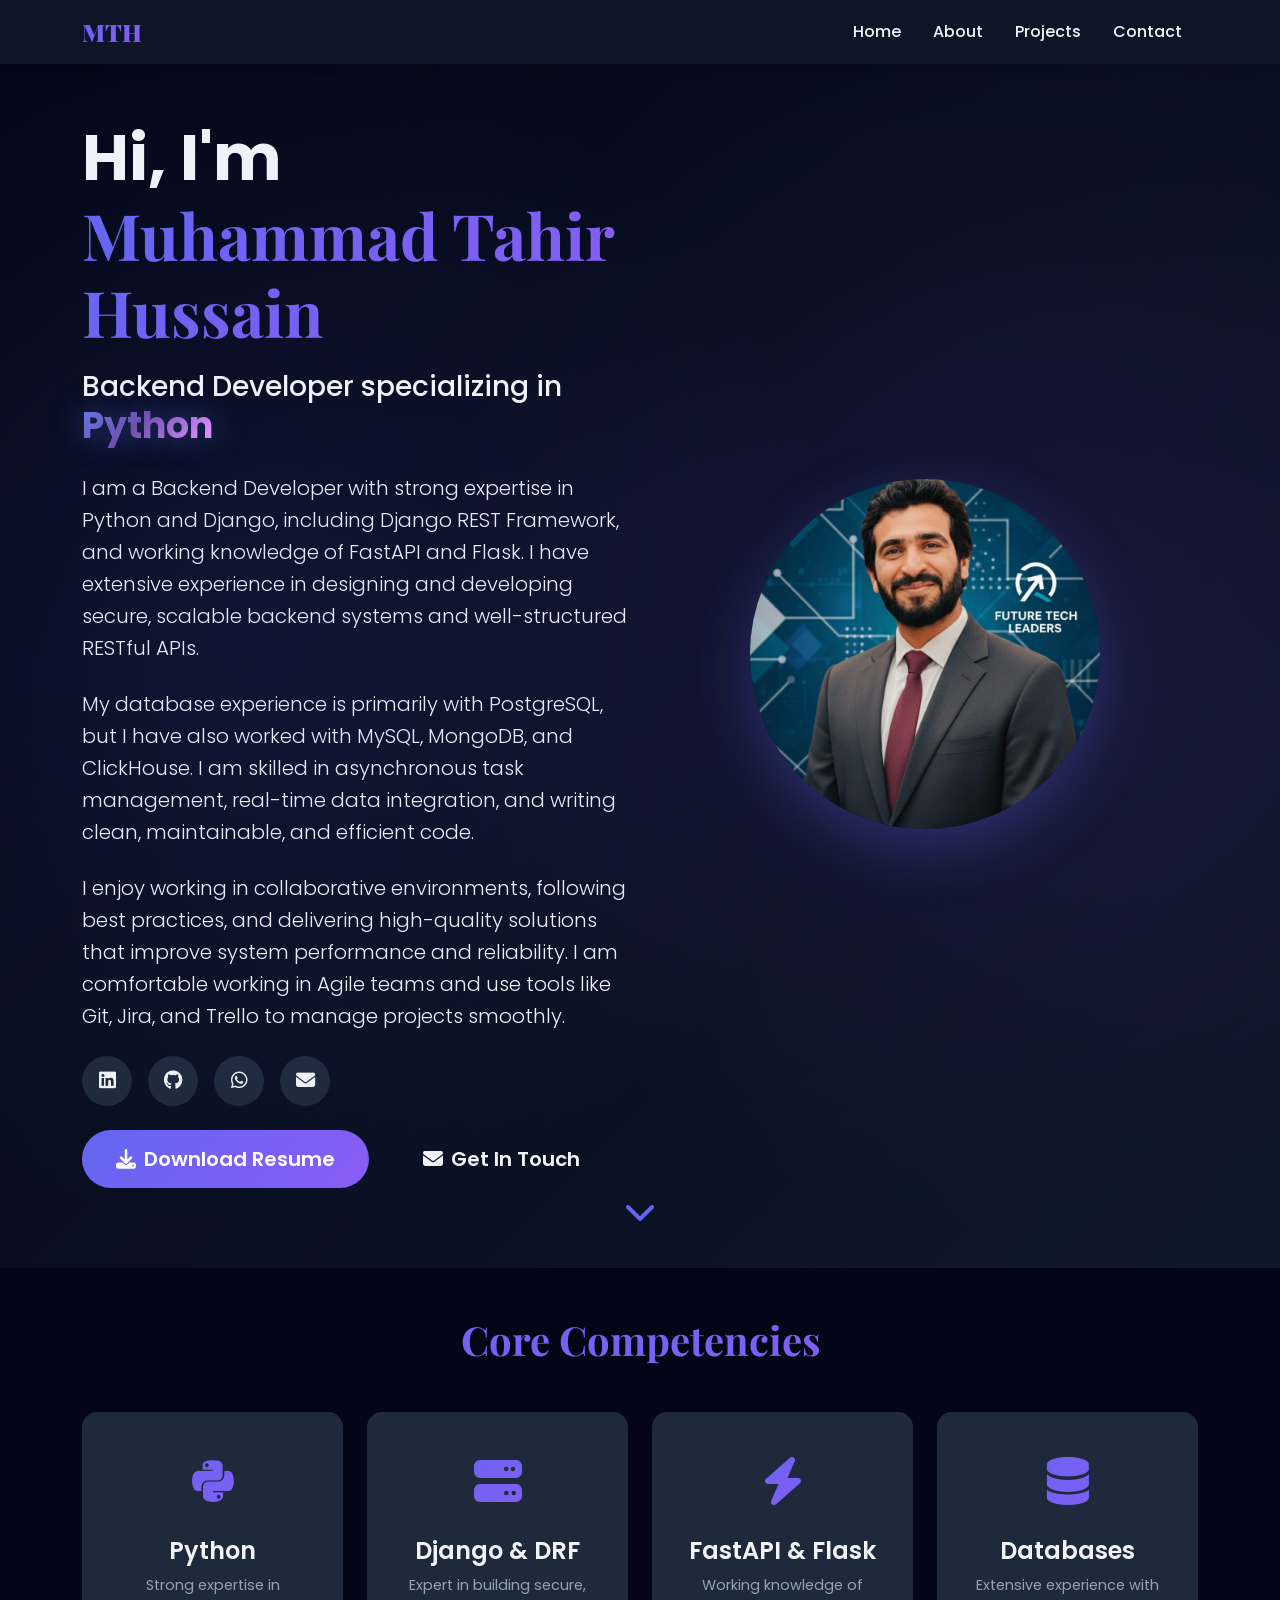
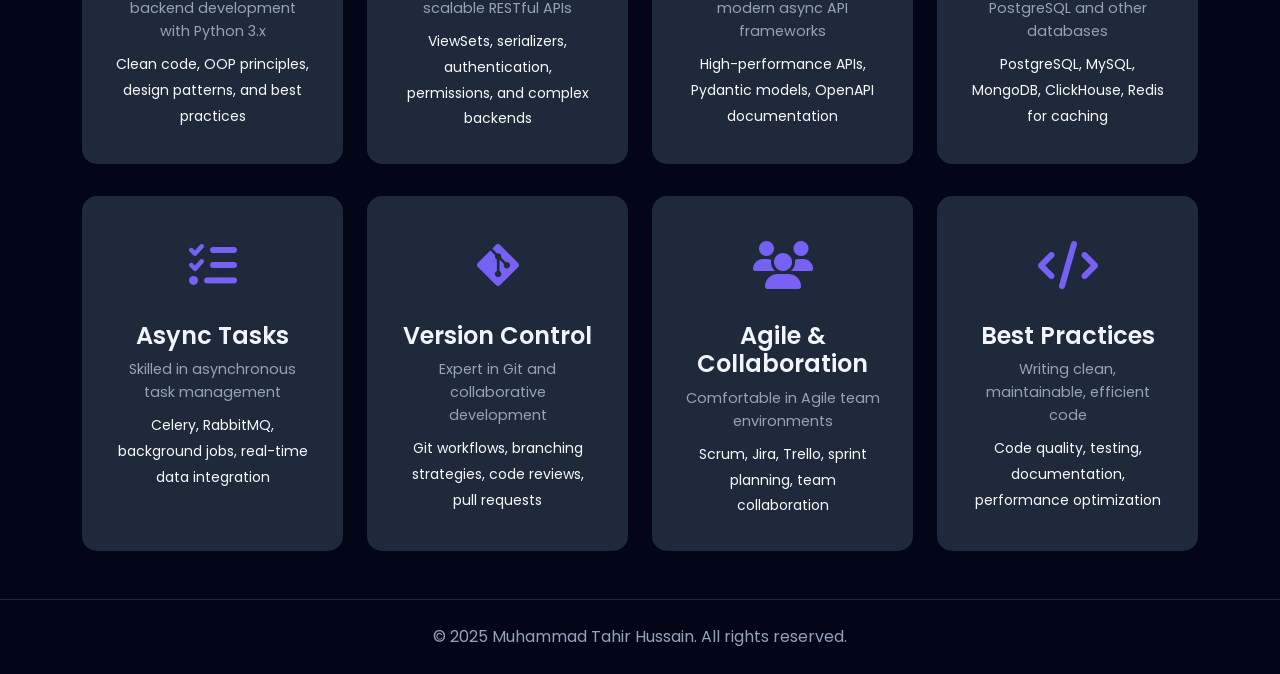
==== commit fa5a1255: "Hide Journry File For Now Removed commented out 'Journey' navigation item." ====
--- a/index.html
+++ b/index.html
@@ -89,254 +89,6 @@
                 background-position: 200% center;
             }
         }
-
-        /* Quick Navigation Cards */
-        .quick-nav-section {
-            background: linear-gradient(135deg, #1a1a2e 0%, #16213e 100%);
-        }
-
-        .quick-nav-card {
-            transition: transform 0.3s ease, box-shadow 0.3s ease;
-            display: block;
-            height: 100%;
-        }
-
-        .quick-nav-card:hover {
-            transform: translateY(-10px);
-        }
-
-        .quick-nav-card .card {
-            background: linear-gradient(135deg, #667eea 0%, #764ba2 100%) !important;
-            transition: all 0.3s ease;
-            box-shadow: 0 4px 15px rgba(102, 126, 234, 0.3);
-        }
-
-        .quick-nav-card:hover .card {
-            box-shadow: 0 8px 25px rgba(102, 126, 234, 0.5);
-        }
-
-        .quick-nav-icon {
-            opacity: 0.9;
-        }
-
-        /* Back to Top Button */
-        .back-to-top-btn {
-            display: none;
-            position: fixed;
-            bottom: 30px;
-            right: 30px;
-            z-index: 99;
-            border: none;
-            outline: none;
-            background: linear-gradient(135deg, #667eea 0%, #764ba2 100%);
-            color: white;
-            cursor: pointer;
-            padding: 15px;
-            border-radius: 50%;
-            font-size: 18px;
-            width: 50px;
-            height: 50px;
-            box-shadow: 0 4px 15px rgba(102, 126, 234, 0.4);
-            transition: all 0.3s ease;
-        }
-
-        .back-to-top-btn:hover {
-            background: linear-gradient(135deg, #764ba2 0%, #667eea 100%);
-            transform: translateY(-5px);
-            box-shadow: 0 6px 20px rgba(102, 126, 234, 0.6);
-        }
-
-        .back-to-top-btn i {
-            display: flex;
-            align-items: center;
-            justify-content: center;
-        }
-
-        /* Text Gradient for headings */
-        .text-gradient {
-            background: linear-gradient(135deg, #667eea 0%, #764ba2 100%);
-            -webkit-background-clip: text;
-            -webkit-text-fill-color: transparent;
-            background-clip: text;
-        }
-
-        /* Section styling */
-        section {
-            scroll-margin-top: 80px; /* Offset for fixed navbar */
-        }
-
-        #about {
-            background: linear-gradient(135deg, #1a1a2e 0%, #16213e 100%);
-        }
-
-        #projects {
-            background: #0f1419;
-        }
-
-        #journey {
-            background: linear-gradient(135deg, #16213e 0%, #1a1a2e 100%);
-        }
-
-        #contact {
-            background: #0f1419;
-        }
-
-        /* Journey cards styling */
-        .journey-card {
-            background: rgba(255, 255, 255, 0.05);
-            border-radius: 12px;
-            overflow: hidden;
-            transition: all 0.3s ease;
-            box-shadow: 0 4px 15px rgba(0, 0, 0, 0.2);
-        }
-
-        .journey-card:hover {
-            background: rgba(255, 255, 255, 0.08);
-            transform: translateY(-5px);
-            box-shadow: 0 8px 25px rgba(102, 126, 234, 0.3);
-        }
-
-        .journey-image {
-            position: relative;
-            overflow: hidden;
-            height: 300px;
-        }
-
-        .journey-image img {
-            width: 100%;
-            height: 100%;
-            object-fit: cover;
-            transition: transform 0.3s ease;
-        }
-
-        .journey-card:hover .journey-image img {
-            transform: scale(1.05);
-        }
-
-        .journey-overlay {
-            position: absolute;
-            top: 0;
-            left: 0;
-            right: 0;
-            bottom: 0;
-            background: rgba(0, 0, 0, 0.7);
-            display: flex;
-            align-items: center;
-            justify-content: center;
-            opacity: 0;
-            transition: opacity 0.3s ease;
-        }
-
-        .journey-image:hover .journey-overlay {
-            opacity: 1;
-        }
-
-        .image-count-badge {
-            position: absolute;
-            top: 10px;
-            right: 10px;
-            background: rgba(0, 0, 0, 0.8);
-            color: white;
-            padding: 5px 10px;
-            border-radius: 20px;
-            font-size: 0.85rem;
-            z-index: 2;
-        }
-
-        .journey-content {
-            padding: 1.5rem;
-        }
-
-        .journey-meta {
-            margin-bottom: 1rem;
-        }
-
-        .journey-title {
-            color: #fff;
-            margin-bottom: 0.75rem;
-            font-size: 1.25rem;
-        }
-
-        .journey-description {
-            color: #b0b0b0;
-            margin-bottom: 0;
-            line-height: 1.6;
-        }
-
-        .journey-date {
-            color: #888;
-            font-size: 0.9rem;
-        }
-
-        /* Filter and search styling */
-        .filter-buttons .btn {
-            border-radius: 20px;
-            margin-right: 0.5rem;
-            margin-bottom: 0.5rem;
-        }
-
-        .filter-buttons .btn.active {
-            background: linear-gradient(135deg, #667eea 0%, #764ba2 100%);
-            border-color: #667eea;
-        }
-
-        .search-box input {
-            border-radius: 20px;
-            background: rgba(255, 255, 255, 0.1);
-            border: 1px solid rgba(255, 255, 255, 0.2);
-            color: white;
-            padding: 0.5rem 1rem;
-        }
-
-        .search-box input::placeholder {
-            color: rgba(255, 255, 255, 0.5);
-        }
-
-        .search-box input:focus {
-            background: rgba(255, 255, 255, 0.15);
-            border-color: #667eea;
-            color: white;
-            box-shadow: 0 0 0 0.2rem rgba(102, 126, 234, 0.25);
-        }
-
-        /* Contact section styling */
-        .contact-item {
-            display: flex;
-            align-items: center;
-            padding: 1.5rem;
-            margin-bottom: 1rem;
-            background: rgba(255, 255, 255, 0.05);
-            border-radius: 8px;
-            transition: all 0.3s ease;
-        }
-
-        .contact-item:hover {
-            background: rgba(255, 255, 255, 0.08);
-            transform: translateX(5px);
-        }
-
-        .contact-icon {
-            font-size: 2rem;
-            margin-right: 1.5rem;
-            color: #667eea;
-            min-width: 60px;
-            text-align: center;
-        }
-
-        .contact-text h5 {
-            margin-bottom: 0.5rem;
-            color: #fff;
-        }
-
-        .contact-text a {
-            color: #b0b0b0;
-            text-decoration: none;
-            transition: color 0.3s ease;
-        }
-
-        .contact-text a:hover {
-            color: #667eea;
-        }
     </style>
 </head>
 <body>
@@ -353,22 +105,19 @@
             <div class="collapse navbar-collapse" id="navbarNav">
                 <ul class="navbar-nav ms-auto">
                     <li class="nav-item">
-                        <a class="nav-link active" href="#home">Home</a>
+                        <a class="nav-link active" href="index.html">Home</a>
                     </li>
                     <li class="nav-item">
-                        <a class="nav-link" href="#about">About</a>
+                        <a class="nav-link" href="about.html">About</a>
                     </li>
                     <li class="nav-item">
-                        <a class="nav-link" href="#skills">Skills</a>
+                        <a class="nav-link" href="projects.html">Projects</a>
                     </li>
+                    <!-- <li class="nav-item">
+                        <a class="nav-link" href="journey.html">Journey</a>
+                    </li> -->
                     <li class="nav-item">
-                        <a class="nav-link" href="#projects">Projects</a>
-                    </li>
-                    <li class="nav-item">
-                        <a class="nav-link" href="#journey">Journey</a>
-                    </li>
-                    <li class="nav-item">
-                        <a class="nav-link" href="#contact">Contact</a>
+                        <a class="nav-link" href="contact.html">Contact</a>
                     </li>
                 </ul>
             </div>
@@ -446,117 +195,8 @@
         </div>
     </section>
 
-    <!-- About Section -->
-    <section class="about-section py-5" id="about">
-        <div class="container">
-            <h2 class="text-center mb-5 section-title">About Me</h2>
-
-            <!-- Introduction -->
-            <div class="row mb-5 fade-in-up">
-                <div class="col-lg-10 mx-auto">
-                    <div class="about-intro">
-                        <h3 class="mb-4 text-gradient">Who I Am</h3>
-                        <p class="lead">
-                            I am a Backend Developer skilled in Python, Django, and Django REST Framework, with experience
-                            in Flask and FastAPI. I have worked on e-commerce platforms, social apps, and shopping
-                            applications, handling all aspects of backend development including social logins, Celery with
-                            Redis, push notifications, payment integrations, CMS integrations, authentication, and custom
-                            permissions.
-                        </p>
-                        <p class="lead">
-                            I use proper techniques and best practices provided in Django to write efficient and scalable
-                            code. I have worked extensively with PostgreSQL, MySQL, MongoDB, and ClickHouse, and I am
-                            experienced with Docker, AWS services (Lambda, EC2, S3), CI/CD pipelines, and version control
-                            using Git, GitHub, and GitLab. I also manage projects effectively with Jira, ClickUp, Trello,
-                            and GitLab.
-                        </p>
-                        <p class="lead">
-                            I am eager to learn new technologies, can work under pressure, and take full ownership of my
-                            tasks to deliver high-quality results.
-                        </p>
-                    </div>
-                </div>
-            </div>
-
-            <!-- Work Experience -->
-            <div class="row mb-5">
-                <div class="col-12">
-                    <h3 class="mb-4 text-center text-gradient">Work Experience</h3>
-                </div>
-                <div class="col-lg-10 mx-auto">
-                    <!-- Experience 1 -->
-                    <div class="experience-card fade-in-up mb-4">
-                        <div class="row">
-                            <div class="col-md-3 mb-3 mb-md-0">
-                                <div class="experience-year">
-                                    <i class="fas fa-calendar-alt me-2"></i>
-                                    2022 - Present
-                                </div>
-                            </div>
-                            <div class="col-md-9">
-                                <h4 class="experience-title">Backend Developer</h4>
-                                <h5 class="experience-company">Enigmatix Pvt Ltd</h5>
-                                <ul class="experience-details">
-                                    <li>Developed and maintained scalable REST APIs using Django REST Framework and FastAPI, applying best practices and efficient backend techniques</li>
-                                    <li>Handled all aspects of backend development for e-commerce platforms, social apps, and shopping applications</li>
-                                    <li>Designed and implemented robust, maintainable backend systems following Django best practices</li>
-                                    <li>Optimized database interactions and improved application performance using PostgreSQL, MySQL, MongoDB, and ClickHouse</li>
-                                    <li>Collaborated with frontend teams to integrate APIs, ensuring seamless user experiences</li>
-                                    <li>Implemented secure authentication and authorization systems using JWT and OAuth2</li>
-                                    <li>Worked with Docker and AWS services (Lambda, EC2, S3) for deployment and DevOps tasks</li>
-                                </ul>
-                            </div>
-                        </div>
-                    </div>
-
-                    <!-- Experience 2 -->
-                    <div class="experience-card fade-in-up mb-4">
-                        <div class="row">
-                            <div class="col-md-3 mb-3 mb-md-0">
-                                <div class="experience-year">
-                                    <i class="fas fa-calendar-alt me-2"></i>
-                                    2021 - 2022
-                                </div>
-                            </div>
-                            <div class="col-md-9">
-                                <h4 class="experience-title">Lecturer</h4>
-                                <h5 class="experience-company">Aspire Group of Colleges</h5>
-                                <ul class="experience-details">
-                                    <li>Instructed students in basic and advanced Python programming</li>
-                                    <li>Led lessons on various computer subjects including software, databases, and web technologies</li>
-                                    <li>Managed technical work in the department including computer labs and IT-related tasks</li>
-                                </ul>
-                            </div>
-                        </div>
-                    </div>
-
-                    <!-- Experience 3 -->
-                    <div class="experience-card fade-in-up">
-                        <div class="row">
-                            <div class="col-md-3 mb-3 mb-md-0">
-                                <div class="experience-year">
-                                    <i class="fas fa-calendar-alt me-2"></i>
-                                    2020 - 2021
-                                </div>
-                            </div>
-                            <div class="col-md-9">
-                                <h4 class="experience-title">Teacher</h4>
-                                <h5 class="experience-company">The Educators</h5>
-                                <ul class="experience-details">
-                                    <li>Instructed high school students in computer science and mathematics</li>
-                                    <li>Introduced students to programming concepts and problem-solving techniques</li>
-                                    <li>Assisted in maintaining computer labs and managing technical resources</li>
-                                </ul>
-                            </div>
-                        </div>
-                    </div>
-                </div>
-            </div>
-        </div>
-    </section>
-
-    <!-- Skills Section -->
-    <section class="skills-preview-section py-5" id="skills">
+    <!-- Skills Preview Section -->
+    <section class="skills-preview-section py-5" id="skills-preview">
         <div class="container">
             <h2 class="text-center mb-5 section-title">Core Competencies</h2>
             <div class="row g-4">
@@ -647,711 +287,6 @@
             </div>
         </div>
     </section>
-
-    <!-- Projects Section -->
-    <section class="projects-section py-5" id="projects">
-        <div class="container">
-            <h2 class="text-center mb-5 section-title">My Projects</h2>
-
-            <!-- GitHub Projects -->
-            <div class="row mb-4">
-                <div class="col-12">
-                    <h3 class="section-subtitle text-gradient mb-4">
-                        <i class="fab fa-github me-2"></i>GitHub & Open Source Projects
-                    </h3>
-                </div>
-            </div>
-
-            <div class="row g-4 mb-5" id="githubProjectsVisible">
-                <!-- Project 1 - Django Push Notifications -->
-                <div class="col-lg-4 col-md-6 fade-in-up">
-                    <div class="project-card">
-                        <div class="project-content">
-                            <h4 class="project-title">Django Push Notification System</h4>
-                            <span class="badge bg-success text-white mb-2">Open Source</span>
-                            <p class="project-description">
-                                A Django-based push notification system that enables real-time notifications
-                                for web and mobile applications with scheduling and delivery tracking.
-                            </p>
-                            <div class="tech-stack">
-                                <span class="tech-tag">Django</span>
-                                <span class="tech-tag">Python</span>
-                                <span class="tech-tag">WebSockets</span>
-                                <span class="tech-tag">Celery</span>
-                                <span class="tech-tag">Redis</span>
-                            </div>
-                            <div class="project-footer mt-3">
-                                <a href="https://github.com/tahirhussainswe/django_projects" target="_blank" class="btn btn-sm btn-outline-success">
-                                    <i class="fab fa-github me-1"></i>View Code
-                                </a>
-                            </div>
-                        </div>
-                    </div>
-                </div>
-
-                <!-- Project 2 - REST API -->
-                <div class="col-lg-4 col-md-6 fade-in-up">
-                    <div class="project-card">
-                        <div class="project-content">
-                            <h4 class="project-title">RESTful API with DRF</h4>
-                            <span class="badge bg-success text-white mb-2">Open Source</span>
-                            <p class="project-description">
-                                Comprehensive REST API showcasing best practices with JWT authentication,
-                                pagination, filtering, and Swagger documentation.
-                            </p>
-                            <div class="tech-stack">
-                                <span class="tech-tag">Django</span>
-                                <span class="tech-tag">DRF</span>
-                                <span class="tech-tag">PostgreSQL</span>
-                                <span class="tech-tag">JWT</span>
-                                <span class="tech-tag">Swagger</span>
-                            </div>
-                            <div class="project-footer mt-3">
-                                <a href="https://github.com/tahirhussainswe" target="_blank" class="btn btn-sm btn-outline-success">
-                                    <i class="fab fa-github me-1"></i>View Code
-                                </a>
-                            </div>
-                        </div>
-                    </div>
-                </div>
-
-                <!-- Project 3 - Task Manager -->
-                <div class="col-lg-4 col-md-6 fade-in-up">
-                    <div class="project-card">
-                        <div class="project-content">
-                            <h4 class="project-title">Task Management System API</h4>
-                            <span class="badge bg-success text-white mb-2">Open Source</span>
-                            <p class="project-description">
-                                FastAPI task management system with real-time updates, async patterns,
-                                and WebSocket integration for team collaboration.
-                            </p>
-                            <div class="tech-stack">
-                                <span class="tech-tag">FastAPI</span>
-                                <span class="tech-tag">MongoDB</span>
-                                <span class="tech-tag">WebSockets</span>
-                                <span class="tech-tag">Redis</span>
-                            </div>
-                            <div class="project-footer mt-3">
-                                <a href="https://github.com/tahirhussainswe" target="_blank" class="btn btn-sm btn-outline-success">
-                                    <i class="fab fa-github me-1"></i>View Code
-                                </a>
-                            </div>
-                        </div>
-                    </div>
-                </div>
-            </div>
-
-            <!-- See More GitHub Projects Button -->
-            <div class="row mb-4">
-                <div class="col-12 text-center">
-                    <button class="btn btn-outline-success btn-lg" id="seeMoreGithubBtn" onclick="toggleGithubProjects()">
-                        <i class="fas fa-chevron-down me-2"></i>See More GitHub Projects
-                    </button>
-                </div>
-            </div>
-
-            <!-- Additional GitHub Projects (Hidden by default) -->
-            <div id="moreGithubProjects" style="display: none;">
-                <div class="row g-4 mb-5">
-                    <!-- Project 4 - Weather API -->
-                    <div class="col-lg-4 col-md-6 fade-in-up">
-                        <div class="project-card">
-                            <div class="project-content">
-                                <h4 class="project-title">Weather Data Aggregation API</h4>
-                                <span class="badge bg-success text-white mb-2">Open Source</span>
-                                <p class="project-description">
-                                    Weather API aggregating data from multiple sources with caching,
-                                    rate limiting, and location-based forecasts.
-                                </p>
-                                <div class="tech-stack">
-                                    <span class="tech-tag">Django</span>
-                                    <span class="tech-tag">Redis</span>
-                                    <span class="tech-tag">Celery</span>
-                                    <span class="tech-tag">API Integration</span>
-                                </div>
-                                <div class="project-footer mt-3">
-                                    <a href="https://github.com/tahirhussainswe" target="_blank" class="btn btn-sm btn-outline-success">
-                                        <i class="fab fa-github me-1"></i>View Code
-                                    </a>
-                                </div>
-                            </div>
-                        </div>
-                    </div>
-
-                    <!-- Project 5 - Blog Platform -->
-                    <div class="col-lg-4 col-md-6 fade-in-up">
-                        <div class="project-card">
-                            <div class="project-content">
-                                <h4 class="project-title">Blog Platform with Comments</h4>
-                                <span class="badge bg-success text-white mb-2">Open Source</span>
-                                <p class="project-description">
-                                    Full-featured blog platform with rich text editor, commenting system,
-                                    and user authentication.
-                                </p>
-                                <div class="tech-stack">
-                                    <span class="tech-tag">Django</span>
-                                    <span class="tech-tag">PostgreSQL</span>
-                                    <span class="tech-tag">Bootstrap</span>
-                                </div>
-                                <div class="project-footer mt-3">
-                                    <a href="https://github.com/tahirhussainswe" target="_blank" class="btn btn-sm btn-outline-success">
-                                        <i class="fab fa-github me-1"></i>View Code
-                                    </a>
-                                </div>
-                            </div>
-                        </div>
-                    </div>
-                </div>
-            </div>
-
-            <!-- Client Projects -->
-            <div class="row mb-4">
-                <div class="col-12">
-                    <h3 class="section-subtitle text-gradient mb-4">
-                        <i class="fas fa-briefcase me-2"></i>Client Projects
-                    </h3>
-                </div>
-            </div>
-
-            <div class="row g-4" id="clientProjectsVisible">
-                <!-- OmniCMS -->
-                <div class="col-lg-4 col-md-6 fade-in-up">
-                    <div class="project-card">
-                        <div class="project-content">
-                            <h4 class="project-title">OmniCMS Platform</h4>
-                            <span class="badge bg-warning text-dark mb-2">Client Project</span>
-                            <p class="project-description">
-                                Multi-platform CMS integration with SEO optimization powered by GCP. Supports 10+ platforms
-                                including HubSpot, WordPress, Shopify, and more.
-                            </p>
-                            <div class="tech-stack">
-                                <span class="tech-tag">Django</span>
-                                <span class="tech-tag">DRF</span>
-                                <span class="tech-tag">PostgreSQL</span>
-                                <span class="tech-tag">GCP</span>
-                                <span class="tech-tag">Redis</span>
-                            </div>
-                        </div>
-                    </div>
-                </div>
-
-                <!-- E-commerce -->
-                <div class="col-lg-4 col-md-6 fade-in-up">
-                    <div class="project-card">
-                        <div class="project-content">
-                            <h4 class="project-title">E-commerce Platform</h4>
-                            <span class="badge bg-warning text-dark mb-2">Client Project</span>
-                            <p class="project-description">
-                                Full-stack e-commerce platform with Stripe payments, dynamic product management,
-                                and seamless Django template integration.
-                            </p>
-                            <div class="tech-stack">
-                                <span class="tech-tag">Django</span>
-                                <span class="tech-tag">PostgreSQL</span>
-                                <span class="tech-tag">Stripe</span>
-                                <span class="tech-tag">Bootstrap</span>
-                            </div>
-                        </div>
-                    </div>
-                </div>
-
-                <!-- Social Commerce -->
-                <div class="col-lg-4 col-md-6 fade-in-up">
-                    <div class="project-card">
-                        <div class="project-content">
-                            <h4 class="project-title">Social Commerce Platform</h4>
-                            <span class="badge bg-warning text-dark mb-2">Client Project</span>
-                            <p class="project-description">
-                                Social commerce platform with multi-platform authentication, Shopify integration,
-                                and automated commission payouts via Stripe.
-                            </p>
-                            <div class="tech-stack">
-                                <span class="tech-tag">Django</span>
-                                <span class="tech-tag">OAuth 2.0</span>
-                                <span class="tech-tag">Shopify API</span>
-                                <span class="tech-tag">Stripe</span>
-                            </div>
-                        </div>
-                    </div>
-                </div>
-            </div>
-
-            <!-- See More Client Projects Button -->
-            <div class="row mt-4">
-                <div class="col-12 text-center">
-                    <button class="btn btn-outline-warning btn-lg" id="seeMoreClientBtn" onclick="toggleClientProjects()">
-                        <i class="fas fa-chevron-down me-2"></i>See More Client Projects
-                    </button>
-                </div>
-            </div>
-
-            <!-- Additional Client Projects (Hidden by default) -->
-            <div id="moreClientProjects" style="display: none;">
-                <div class="row g-4 mt-4">
-                    <!-- Construction Reporting -->
-                    <div class="col-lg-4 col-md-6 fade-in-up">
-                        <div class="project-card">
-                            <div class="project-content">
-                                <h4 class="project-title">Construction Analytics Platform</h4>
-                                <span class="badge bg-warning text-dark mb-2">Client Project</span>
-                                <p class="project-description">
-                                    Django-based platform analyzing Primavera P6 schedules with Monte Carlo simulation,
-                                    critical path analysis, and predictive forecasting.
-                                </p>
-                                <div class="tech-stack">
-                                    <span class="tech-tag">DRF</span>
-                                    <span class="tech-tag">PostgreSQL</span>
-                                    <span class="tech-tag">Celery</span>
-                                    <span class="tech-tag">AWS</span>
-                                </div>
-                            </div>
-                        </div>
-                    </div>
-
-                    <!-- Inventory Management -->
-                    <div class="col-lg-4 col-md-6 fade-in-up">
-                        <div class="project-card">
-                            <div class="project-content">
-                                <h4 class="project-title">Inventory Management System</h4>
-                                <span class="badge bg-warning text-dark mb-2">Client Project</span>
-                                <p class="project-description">
-                                    Real-time inventory tracking system with barcode scanning, stock alerts,
-                                    and comprehensive reporting dashboard.
-                                </p>
-                                <div class="tech-stack">
-                                    <span class="tech-tag">Django</span>
-                                    <span class="tech-tag">PostgreSQL</span>
-                                    <span class="tech-tag">Redis</span>
-                                    <span class="tech-tag">Celery</span>
-                                </div>
-                            </div>
-                        </div>
-                    </div>
-                </div>
-            </div>
-
-            <!-- CTA -->
-            <div class="row mt-5">
-                <div class="col-12 text-center fade-in-up">
-                    <a href="https://github.com/tahirhussainswe" target="_blank" class="btn btn-primary btn-lg">
-                        <i class="fab fa-github me-2"></i>View More on GitHub
-                    </a>
-                </div>
-            </div>
-        </div>
-    </section>
-
-    <!-- Journey Section -->
-    <section class="journey-section py-5" id="journey">
-        <div class="container">
-            <h2 class="text-center mb-5 section-title">Professional Journey</h2>
-            <p class="text-center lead mb-4">Behind the scenes of my development career</p>
-
-            <!-- Section Header with Filters -->
-            <div class="row mb-4">
-                <div class="col-12">
-                    <div class="d-flex flex-wrap justify-content-between align-items-center gap-3">
-                        <!-- Filter Buttons -->
-                        <div class="filter-buttons">
-                            <button class="btn btn-sm btn-outline-primary active" data-filter="all">All</button>
-                            <button class="btn btn-sm btn-outline-primary" data-filter="meeting">Meetings</button>
-                            <button class="btn btn-sm btn-outline-primary" data-filter="team">Team</button>
-                            <button class="btn btn-sm btn-outline-primary" data-filter="achievement">Achievements</button>
-                            <button class="btn btn-sm btn-outline-primary" data-filter="learning">Learnings</button>
-                        </div>
-
-                        <!-- Search Box -->
-                        <div class="search-box">
-                            <input type="text" class="form-control" id="journeySearch" placeholder="Search posts...">
-                        </div>
-                    </div>
-                </div>
-            </div>
-
-            <!-- Journey Posts Feed -->
-            <div class="row justify-content-center">
-                <div class="col-lg-8 col-xl-7">
-                    <div id="journeyPostsFeed">
-                        <!-- Post 1 - Multi-Image Gallery Post -->
-                        <div class="journey-post fade-in-up mb-4" data-category="meeting">
-                            <div class="journey-card">
-                                <div class="journey-image">
-                                    <img src="https://images.unsplash.com/photo-1557804506-669a67965ba0?auto=format&fit=crop&w=1000&q=80" alt="CEO Strategy Meeting" class="img-fluid">
-                                    <div class="image-count-badge">
-                                        <i class="fas fa-images"></i> +3 photos
-                                    </div>
-                                    <div class="journey-overlay">
-                                        <button class="btn btn-light btn-sm view-post-btn" onclick="openPostModal(1)">
-                                            <i class="fas fa-eye me-1"></i>View Post
-                                        </button>
-                                    </div>
-                                </div>
-                                <div class="journey-content">
-                                    <div class="journey-meta">
-                                        <span class="badge bg-primary">Meeting</span>
-                                        <span class="journey-date"><i class="far fa-calendar"></i> Nov 25, 2025</span>
-                                    </div>
-                                    <h4 class="journey-title">CEO Strategy Session - Q4 Planning</h4>
-                                    <p class="journey-description">
-                                        Today we had an incredible strategy meeting with the CEO discussing our Q4 roadmap.
-                                        We brainstormed new features, reviewed current progress, and aligned on priorities.
-                                    </p>
-                                    <button class="btn btn-sm btn-outline-primary mt-2" onclick="openPostModal(1)">
-                                        <i class="fas fa-book-open me-1"></i>Read More
-                                    </button>
-                                </div>
-                            </div>
-                        </div>
-
-                        <!-- Post 2 - Single Image Post -->
-                        <div class="journey-post fade-in-up mb-4" data-category="achievement">
-                            <div class="journey-card">
-                                <div class="journey-image">
-                                    <img src="https://images.unsplash.com/photo-1551434678-e076c223a692?auto=format&fit=crop&w=1000&q=80" alt="Successful Deployment" class="img-fluid">
-                                    <div class="journey-overlay">
-                                        <button class="btn btn-light btn-sm view-post-btn" onclick="openPostModal(2)">
-                                            <i class="fas fa-eye me-1"></i>View Post
-                                        </button>
-                                    </div>
-                                </div>
-                                <div class="journey-content">
-                                    <div class="journey-meta">
-                                        <span class="badge bg-success">Achievement</span>
-                                        <span class="journey-date"><i class="far fa-calendar"></i> Nov 22, 2025</span>
-                                    </div>
-                                    <h4 class="journey-title">Successfully Deployed Multi-CMS Integration</h4>
-                                    <p class="journey-description">
-                                        A major milestone! Successfully deployed the OmniCMS platform with 10+ CMS integrations.
-                                        Zero downtime, smooth rollout, and positive client feedback.
-                                    </p>
-                                    <button class="btn btn-sm btn-outline-primary mt-2" onclick="openPostModal(2)">
-                                        <i class="fas fa-book-open me-1"></i>Read More
-                                    </button>
-                                </div>
-                            </div>
-                        </div>
-
-                        <!-- Post 3 - Multi-Image Gallery Post -->
-                        <div class="journey-post fade-in-up mb-4" data-category="team">
-                            <div class="journey-card">
-                                <div class="journey-image">
-                                    <img src="https://images.unsplash.com/photo-1553877522-43269d4ea984?auto=format&fit=crop&w=1000&q=80" alt="Team Brainstorming" class="img-fluid">
-                                    <div class="image-count-badge">
-                                        <i class="fas fa-images"></i> +2 photos
-                                    </div>
-                                    <div class="journey-overlay">
-                                        <button class="btn btn-light btn-sm view-post-btn" onclick="openPostModal(3)">
-                                            <i class="fas fa-eye me-1"></i>View Post
-                                        </button>
-                                    </div>
-                                </div>
-                                <div class="journey-content">
-                                    <div class="journey-meta">
-                                        <span class="badge bg-info">Team Collaboration</span>
-                                        <span class="journey-date"><i class="far fa-calendar"></i> Nov 20, 2025</span>
-                                    </div>
-                                    <h4 class="journey-title">Architecture Design Discussion with Team</h4>
-                                    <p class="journey-description">
-                                        Spent the afternoon with the development team discussing the architecture for our new microservices implementation.
-                                        Great ideas from everyone!
-                                    </p>
-                                    <button class="btn btn-sm btn-outline-primary mt-2" onclick="openPostModal(3)">
-                                        <i class="fas fa-book-open me-1"></i>Read More
-                                    </button>
-                                </div>
-                            </div>
-                        </div>
-
-                        <!-- Post 4 - Single Image Post -->
-                        <div class="journey-post fade-in-up mb-4" data-category="learning">
-                            <div class="journey-card">
-                                <div class="journey-image">
-                                    <img src="https://images.unsplash.com/photo-1522071820081-009f0129c71c?auto=format&fit=crop&w=1000&q=80" alt="Code Review Session" class="img-fluid">
-                                    <div class="journey-overlay">
-                                        <button class="btn btn-light btn-sm view-post-btn" onclick="openPostModal(4)">
-                                            <i class="fas fa-eye me-1"></i>View Post
-                                        </button>
-                                    </div>
-                                </div>
-                                <div class="journey-content">
-                                    <div class="journey-meta">
-                                        <span class="badge bg-warning text-dark">Learning</span>
-                                        <span class="journey-date"><i class="far fa-calendar"></i> Nov 18, 2025</span>
-                                    </div>
-                                    <h4 class="journey-title">Code Review Best Practices Session</h4>
-                                    <p class="journey-description">
-                                        Led a knowledge-sharing session on code review best practices. Discussed clean code principles,
-                                        security considerations, and constructive feedback.
-                                    </p>
-                                    <button class="btn btn-sm btn-outline-primary mt-2" onclick="openPostModal(4)">
-                                        <i class="fas fa-book-open me-1"></i>Read More
-                                    </button>
-                                </div>
-                            </div>
-                        </div>
-
-                        <!-- Post 5 - Multi-Image Gallery Post -->
-                        <div class="journey-post fade-in-up mb-4" data-category="team">
-                            <div class="journey-card">
-                                <div class="journey-image">
-                                    <img src="https://images.unsplash.com/photo-1511795409834-ef04bbd61622?auto=format&fit=crop&w=1000&q=80" alt="Team Celebration" class="img-fluid">
-                                    <div class="image-count-badge">
-                                        <i class="fas fa-images"></i> +4 photos
-                                    </div>
-                                    <div class="journey-overlay">
-                                        <button class="btn btn-light btn-sm view-post-btn" onclick="openPostModal(5)">
-                                            <i class="fas fa-eye me-1"></i>View Post
-                                        </button>
-                                    </div>
-                                </div>
-                                <div class="journey-content">
-                                    <div class="journey-meta">
-                                        <span class="badge bg-info">Team Collaboration</span>
-                                        <span class="journey-date"><i class="far fa-calendar"></i> Nov 15, 2025</span>
-                                    </div>
-                                    <h4 class="journey-title">Team Celebration - Project Milestone</h4>
-                                    <p class="journey-description">
-                                        After months of hard work, we finally hit a major project milestone! The team celebrated with lunch together.
-                                        Great food and even better teamwork!
-                                    </p>
-                                    <button class="btn btn-sm btn-outline-primary mt-2" onclick="openPostModal(5)">
-                                        <i class="fas fa-book-open me-1"></i>Read More
-                                    </button>
-                                </div>
-                            </div>
-                        </div>
-                    </div><!-- End journeyPostsFeed visible posts -->
-
-                    <!-- See More Journey Posts Button -->
-                    <div class="text-center mt-4" id="seeMoreJourneyBtnContainer">
-                        <button class="btn btn-outline-primary btn-lg" id="seeMoreJourneyBtn" onclick="toggleJourneyPosts()">
-                            <i class="fas fa-chevron-down me-2"></i>See More Posts
-                        </button>
-                    </div>
-
-                    <!-- Additional Journey Posts (Hidden by default) -->
-                    <div id="moreJourneyPosts" style="display: none;">
-                        <!-- Post 6 - Single Image Post -->
-                        <div class="journey-post fade-in-up mb-4" data-category="achievement">
-                            <div class="journey-card">
-                                <div class="journey-image">
-                                    <img src="https://images.unsplash.com/photo-1460925895917-afdab827c52f?auto=format&fit=crop&w=1000&q=80" alt="Performance Results" class="img-fluid">
-                                    <div class="journey-overlay">
-                                        <button class="btn btn-light btn-sm view-post-btn" onclick="openPostModal(6)">
-                                            <i class="fas fa-eye me-1"></i>View Post
-                                        </button>
-                                    </div>
-                                </div>
-                                <div class="journey-content">
-                                    <div class="journey-meta">
-                                        <span class="badge bg-success">Achievement</span>
-                                        <span class="journey-date"><i class="far fa-calendar"></i> Nov 12, 2025</span>
-                                    </div>
-                                    <h4 class="journey-title">Optimized API Response Time by 60%</h4>
-                                    <p class="journey-description">
-                                        After analyzing bottlenecks and implementing caching strategies with Redis, we reduced API response time from
-                                        500ms to 200ms. Performance optimization pays off!
-                                    </p>
-                                    <button class="btn btn-sm btn-outline-primary mt-2" onclick="openPostModal(6)">
-                                        <i class="fas fa-book-open me-1"></i>Read More
-                                    </button>
-                                </div>
-                            </div>
-                        </div>
-
-                        <!-- Post 7 - Multi-Image Gallery Post -->
-                        <div class="journey-post fade-in-up mb-4" data-category="meeting">
-                            <div class="journey-card">
-                                <div class="journey-image">
-                                    <img src="https://images.unsplash.com/photo-1542744173-8e7e53415bb0?auto=format&fit=crop&w=1000&q=80" alt="Client Presentation" class="img-fluid">
-                                    <div class="image-count-badge">
-                                        <i class="fas fa-images"></i> +3 photos
-                                    </div>
-                                    <div class="journey-overlay">
-                                        <button class="btn btn-light btn-sm view-post-btn" onclick="openPostModal(7)">
-                                            <i class="fas fa-eye me-1"></i>View Post
-                                        </button>
-                                    </div>
-                                </div>
-                                <div class="journey-content">
-                                    <div class="journey-meta">
-                                        <span class="badge bg-primary">Meeting</span>
-                                        <span class="journey-date"><i class="far fa-calendar"></i> Nov 10, 2025</span>
-                                    </div>
-                                    <h4 class="journey-title">Client Presentation - New Feature Demo</h4>
-                                    <p class="journey-description">
-                                        Presented our latest features to the client today. The demo went smoothly and they were
-                                        impressed with the progress. Received approval to proceed with Phase 2!
-                                    </p>
-                                    <button class="btn btn-sm btn-outline-primary mt-2" onclick="openPostModal(7)">
-                                        <i class="fas fa-book-open me-1"></i>Read More
-                                    </button>
-                                </div>
-                            </div>
-                        </div>
-
-                        <!-- Post 8 - Single Image Post -->
-                        <div class="journey-post fade-in-up mb-4" data-category="learning">
-                            <div class="journey-card">
-                                <div class="journey-image">
-                                    <img src="https://images.unsplash.com/photo-1591115765373-5207764f72e7?auto=format&fit=crop&w=1000&q=80" alt="Technology Workshop" class="img-fluid">
-                                    <div class="journey-overlay">
-                                        <button class="btn btn-light btn-sm view-post-btn" onclick="openPostModal(8)">
-                                            <i class="fas fa-eye me-1"></i>View Post
-                                        </button>
-                                    </div>
-                                </div>
-                                <div class="journey-content">
-                                    <div class="journey-meta">
-                                        <span class="badge bg-warning text-dark">Learning</span>
-                                        <span class="journey-date"><i class="far fa-calendar"></i> Nov 8, 2025</span>
-                                    </div>
-                                    <h4 class="journey-title">Attended Docker & Kubernetes Workshop</h4>
-                                    <p class="journey-description">
-                                        Great day learning advanced container orchestration techniques. Workshop covered scaling strategies,
-                                        service mesh, and monitoring. Ready to apply these concepts!
-                                    </p>
-                                    <button class="btn btn-sm btn-outline-primary mt-2" onclick="openPostModal(8)">
-                                        <i class="fas fa-book-open me-1"></i>Read More
-                                    </button>
-                                </div>
-                            </div>
-                        </div>
-                    </div><!-- End moreJourneyPosts -->
-
-                </div>
-            </div>
-        </div>
-    </section>
-
-    <!-- Image Lightbox Modal -->
-    <div class="modal fade" id="postModal" tabindex="-1" aria-labelledby="postModalLabel" aria-hidden="true">
-        <div class="modal-dialog modal-lg modal-dialog-centered">
-            <div class="modal-content bg-dark text-light">
-                <div class="modal-header border-secondary">
-                    <h5 class="modal-title" id="postModalLabel">Post Title</h5>
-                    <button type="button" class="btn-close btn-close-white" data-bs-dismiss="modal" aria-label="Close"></button>
-                </div>
-                <div class="modal-body" id="postModalBody">
-                    <!-- Content will be dynamically inserted here -->
-                </div>
-                <div class="modal-footer border-secondary">
-                    <button type="button" class="btn btn-secondary" data-bs-dismiss="modal">Close</button>
-                </div>
-            </div>
-        </div>
-    </div>
-
-    <!-- Image Gallery Lightbox Modal -->
-    <div class="modal fade" id="imageLightbox" tabindex="-1" aria-hidden="true">
-        <div class="modal-dialog modal-fullscreen">
-            <div class="modal-content bg-dark">
-                <div class="modal-header border-0">
-                    <span class="text-light" id="imageCounter">1 of 4</span>
-                    <button type="button" class="btn-close btn-close-white" data-bs-dismiss="modal" aria-label="Close"></button>
-                </div>
-                <div class="modal-body d-flex align-items-center justify-content-center position-relative">
-                    <button class="btn btn-light position-absolute start-0 ms-3" id="prevImageBtn" style="z-index: 10;">
-                        <i class="fas fa-chevron-left"></i>
-                    </button>
-                    <img src="" alt="Gallery Image" class="img-fluid" id="lightboxImage" style="max-height: 80vh;">
-                    <button class="btn btn-light position-absolute end-0 me-3" id="nextImageBtn" style="z-index: 10;">
-                        <i class="fas fa-chevron-right"></i>
-                    </button>
-                </div>
-                <div class="modal-footer border-0 justify-content-center">
-                    <div id="thumbnailContainer" class="d-flex gap-2"></div>
-                </div>
-            </div>
-        </div>
-    </div>
-
-    <!-- Contact Section -->
-    <section class="contact-section py-5" id="contact">
-        <div class="container">
-            <h2 class="text-center mb-5 section-title">Get In Touch</h2>
-            <p class="text-center lead mb-5">Let's discuss your next backend project or collaboration opportunity</p>
-
-            <div class="row">
-                <div class="col-lg-8 mx-auto fade-in-up">
-                    <div class="contact-info">
-                        <div class="contact-details mb-4">
-                            <div class="contact-item">
-                                <div class="contact-icon">
-                                    <i class="fas fa-envelope"></i>
-                                </div>
-                                <div class="contact-text">
-                                    <h5>Email</h5>
-                                    <a href="mailto:tahirhussain.swe@gmail.com">tahirhussain.swe@gmail.com</a>
-                                </div>
-                            </div>
-
-                            <div class="contact-item">
-                                <div class="contact-icon">
-                                    <i class="fab fa-whatsapp"></i>
-                                </div>
-                                <div class="contact-text">
-                                    <h5>WhatsApp</h5>
-                                    <a href="https://wa.me/923016480483" target="_blank">+92 301 6480483</a>
-                                </div>
-                            </div>
-
-                            <div class="contact-item">
-                                <div class="contact-icon">
-                                    <i class="fab fa-linkedin"></i>
-                                </div>
-                                <div class="contact-text">
-                                    <h5>LinkedIn</h5>
-                                    <a href="https://linkedin.com/in/muhammadtahirhussain" target="_blank">Muhammad Tahir Hussain</a>
-                                </div>
-                            </div>
-
-                            <div class="contact-item">
-                                <div class="contact-icon">
-                                    <i class="fab fa-github"></i>
-                                </div>
-                                <div class="contact-text">
-                                    <h5>GitHub</h5>
-                                    <a href="https://github.com/tahirhussainswe" target="_blank">tahirhussainswe</a>
-                                </div>
-                            </div>
-                        </div>
-
-                        <!-- Download Resume -->
-                        <div class="resume-download text-center mb-4">
-                            <a href="https://drive.google.com/file/d/13_sDiMFL4QtkbsVauegfoHY775DWr8zy/view?usp=drive_link" target="_blank" class="btn btn-primary btn-lg">
-                                <i class="fas fa-download me-2"></i>Download Resume (PDF)
-                            </a>
-                        </div>
-
-                        <!-- Social Links -->
-                        <div class="social-links-section text-center">
-                            <h4 class="mb-3">Follow Me</h4>
-                            <div class="social-links justify-content-center">
-                                <a href="https://linkedin.com/in/muhammadtahirhussain" target="_blank" class="social-icon" title="LinkedIn">
-                                    <i class="fab fa-linkedin"></i>
-                                </a>
-                                <a href="https://github.com/tahirhussainswe" target="_blank" class="social-icon" title="GitHub">
-                                    <i class="fab fa-github"></i>
-                                </a>
-                                <a href="https://wa.me/923016480483" target="_blank" class="social-icon" title="WhatsApp">
-                                    <i class="fab fa-whatsapp"></i>
-                                </a>
-                                <a href="mailto:tahirhussain.swe@gmail.com" class="social-icon" title="Email">
-                                    <i class="fas fa-envelope"></i>
-                                </a>
-                            </div>
-                        </div>
-                    </div>
-                </div>
-            </div>
-        </div>
-    </section>
-
-    <!-- Back to Top Button -->
-    <button id="backToTopBtn" class="back-to-top-btn" title="Go to top">
-        <i class="fas fa-arrow-up"></i>
-    </button>
 
     <!-- Footer -->
     <footer class="footer text-center py-4">
@@ -1393,441 +328,6 @@
 
         // Change skill every 2 seconds
         setInterval(changeSkill, 2000);
-
-        // Back to Top Button functionality
-        const backToTopBtn = document.getElementById('backToTopBtn');
-
-        // Show button when user scrolls down 300px from the top
-        window.onscroll = function() {
-            if (document.body.scrollTop > 300 || document.documentElement.scrollTop > 300) {
-                backToTopBtn.style.display = 'block';
-            } else {
-                backToTopBtn.style.display = 'none';
-            }
-        };
-
-        // Scroll to top when button is clicked
-        backToTopBtn.addEventListener('click', function() {
-            window.scrollTo({
-                top: 0,
-                behavior: 'smooth'
-            });
-        });
-
-        // Smooth scroll for internal links
-        document.querySelectorAll('a[href^="#"]').forEach(anchor => {
-            anchor.addEventListener('click', function (e) {
-                e.preventDefault();
-                const target = document.querySelector(this.getAttribute('href'));
-                if (target) {
-                    // Close mobile menu if open
-                    const navbarCollapse = document.querySelector('.navbar-collapse');
-                    if (navbarCollapse.classList.contains('show')) {
-                        navbarCollapse.classList.remove('show');
-                    }
-
-                    // Smooth scroll with offset for fixed navbar
-                    const navbarHeight = document.querySelector('.navbar').offsetHeight;
-                    const targetPosition = target.offsetTop - navbarHeight;
-
-                    window.scrollTo({
-                        top: targetPosition,
-                        behavior: 'smooth'
-                    });
-                }
-            });
-        });
-
-        // Active navigation highlighting on scroll
-        window.addEventListener('scroll', function() {
-            let current = '';
-            const sections = document.querySelectorAll('section[id]');
-            const navbarHeight = document.querySelector('.navbar').offsetHeight;
-
-            sections.forEach(section => {
-                const sectionTop = section.offsetTop - navbarHeight - 100;
-                const sectionHeight = section.clientHeight;
-                if (pageYOffset >= sectionTop && pageYOffset < sectionTop + sectionHeight) {
-                    current = section.getAttribute('id');
-                }
-            });
-
-            document.querySelectorAll('.nav-link').forEach(link => {
-                link.classList.remove('active');
-                if (link.getAttribute('href') === '#' + current) {
-                    link.classList.add('active');
-                }
-            });
-        });
-
-        // ============================================
-        // JOURNEY SECTION FUNCTIONALITY
-        // ============================================
-
-        // Sample post data with images
-        const journeyPosts = {
-            1: {
-                title: "CEO Strategy Session - Q4 Planning",
-                category: "Meeting",
-                date: "Nov 25, 2025",
-                fullDescription: `
-                    <p>Today was an incredibly productive day! We had our quarterly strategy meeting with the CEO and leadership team to plan our Q4 roadmap.</p>
-                    <p>The meeting started with a review of Q3 achievements. Then we dove into planning new features and initiatives for Q4.</p>
-                    <p>Key discussion points included:</p>
-                    <ul>
-                        <li>Expanding our CMS integration platform to support 5 more platforms</li>
-                        <li>Implementing AI-powered content recommendations</li>
-                        <li>Improving our API performance and scalability</li>
-                        <li>Building out the mobile application</li>
-                    </ul>
-                    <p>Looking forward to executing on these exciting plans!</p>
-                `,
-                images: [
-                    { url: "https://images.unsplash.com/photo-1557804506-669a67965ba0?auto=format&fit=crop&w=1000&q=80", caption: "CEO presenting Q4 roadmap" },
-                    { url: "https://images.unsplash.com/photo-1531206715517-5c0ba140b2b8?auto=format&fit=crop&w=1000&q=80", caption: "Whiteboard brainstorming" },
-                    { url: "https://images.unsplash.com/photo-1600880292203-757bb62b4baf?auto=format&fit=crop&w=1000&q=80", caption: "Team discussing architecture" },
-                    { url: "https://images.unsplash.com/photo-1521737711867-e3b97375f902?auto=format&fit=crop&w=1000&q=80", caption: "Full team after meeting" }
-                ]
-            },
-            2: {
-                title: "Successfully Deployed Multi-CMS Integration",
-                category: "Achievement",
-                date: "Nov 22, 2025",
-                fullDescription: `
-                    <p>After months of development, we successfully deployed the OmniCMS platform with support for 10+ CMS integrations.</p>
-                    <p>The deployment went incredibly smooth - zero downtime, all integrations working perfectly!</p>
-                    <p>Highlights from this achievement:</p>
-                    <ul>
-                        <li>Deployed to production with zero issues</li>
-                        <li>All 10+ CMS integrations passed connection tests</li>
-                        <li>API response times under 200ms</li>
-                        <li>Client gave immediate positive feedback</li>
-                    </ul>
-                    <p>Grateful to work with such a talented team! 🚀</p>
-                `,
-                images: [
-                    { url: "https://images.unsplash.com/photo-1551434678-e076c223a692?auto=format&fit=crop&w=1000&q=80", caption: "Successful deployment dashboard" }
-                ]
-            },
-            3: {
-                title: "Architecture Design Discussion with Team",
-                category: "Team Collaboration",
-                date: "Nov 20, 2025",
-                fullDescription: `
-                    <p>Spent a fantastic afternoon diving deep into the architecture design for our upcoming microservices implementation.</p>
-                    <p>We mapped out:</p>
-                    <ul>
-                        <li>Service boundaries and responsibilities</li>
-                        <li>Communication patterns (REST vs message queues)</li>
-                        <li>Data storage strategies for each service</li>
-                        <li>Authentication and authorization flow</li>
-                    </ul>
-                    <p>Can't wait to start implementing this architecture!</p>
-                `,
-                images: [
-                    { url: "https://images.unsplash.com/photo-1553877522-43269d4ea984?auto=format&fit=crop&w=1000&q=80", caption: "Team around whiteboard" },
-                    { url: "https://images.unsplash.com/photo-1552664730-d307ca884978?auto=format&fit=crop&w=1000&q=80", caption: "Architecture diagram" },
-                    { url: "https://images.unsplash.com/photo-1556761175-5973dc0f32e7?auto=format&fit=crop&w=1000&q=80", caption: "Discussing technical details" }
-                ]
-            },
-            4: {
-                title: "Code Review Best Practices Session",
-                category: "Learning",
-                date: "Nov 18, 2025",
-                fullDescription: `
-                    <p>Led a knowledge-sharing session on code review best practices.</p>
-                    <p>Topics covered:</p>
-                    <ul>
-                        <li><strong>Clean Code:</strong> Readability and maintainability</li>
-                        <li><strong>Security:</strong> Common vulnerabilities to watch for</li>
-                        <li><strong>Performance:</strong> Database queries and caching</li>
-                        <li><strong>Feedback:</strong> How to be constructive and helpful</li>
-                    </ul>
-                    <p>The team was highly engaged with lots of great questions!</p>
-                `,
-                images: [
-                    { url: "https://images.unsplash.com/photo-1522071820081-009f0129c71c?auto=format&fit=crop&w=1000&q=80", caption: "Presenting code review guidelines" }
-                ]
-            },
-            5: {
-                title: "Team Celebration - Project Milestone",
-                category: "Team Collaboration",
-                date: "Nov 15, 2025",
-                fullDescription: `
-                    <p>After months of intensive work, we hit a major project milestone and celebrated as a team!</p>
-                    <p>What made this milestone special:</p>
-                    <ul>
-                        <li>Delivered on time despite complexity</li>
-                        <li>Every team member contributed significantly</li>
-                        <li>Client was extremely satisfied</li>
-                        <li>We learned so many new technologies</li>
-                    </ul>
-                    <p>It's not just about the code - it's about the relationships we build! 🎉</p>
-                `,
-                images: [
-                    { url: "https://images.unsplash.com/photo-1511795409834-ef04bbd61622?auto=format&fit=crop&w=1000&q=80", caption: "Team enjoying lunch" },
-                    { url: "https://images.unsplash.com/photo-1530099486328-e021101a494a?auto=format&fit=crop&w=1000&q=80", caption: "Celebrating the milestone" },
-                    { url: "https://images.unsplash.com/photo-1543269865-cbf427effbad?auto=format&fit=crop&w=1000&q=80", caption: "Group photo - part 1" },
-                    { url: "https://images.unsplash.com/photo-1527525443983-6e60c75fff46?auto=format&fit=crop&w=1000&q=80", caption: "Group photo - part 2" },
-                    { url: "https://images.unsplash.com/photo-1517245386807-bb43f82c33c4?auto=format&fit=crop&w=1000&q=80", caption: "Back at the office" }
-                ]
-            },
-            6: {
-                title: "Optimized API Response Time by 60%",
-                category: "Achievement",
-                date: "Nov 12, 2025",
-                fullDescription: `
-                    <p>Performance matters! After noticing slow API response times, I took it upon myself to analyze and optimize our backend.</p>
-                    <p><strong>What I did:</strong></p>
-                    <ul>
-                        <li>Analyzed database queries and identified N+1 problems</li>
-                        <li>Implemented Redis caching for frequently accessed data</li>
-                        <li>Added database indexes on commonly queried fields</li>
-                        <li>Optimized serializers in Django REST Framework</li>
-                    </ul>
-                    <p><strong>Results:</strong> Response time dropped from 500ms to 200ms (60% improvement)!</p>
-                `,
-                images: [
-                    { url: "https://images.unsplash.com/photo-1460925895917-afdab827c52f?auto=format&fit=crop&w=1000&q=80", caption: "Performance metrics dashboard" }
-                ]
-            },
-            7: {
-                title: "Client Presentation - New Feature Demo",
-                category: "Meeting",
-                date: "Nov 10, 2025",
-                fullDescription: `
-                    <p>Had an exciting client presentation today showcasing our new features!</p>
-                    <p>Demonstrated:</p>
-                    <ul>
-                        <li>New analytics dashboard with real-time metrics</li>
-                        <li>Enhanced user management system</li>
-                        <li>Automated reporting features</li>
-                        <li>Mobile responsive design</li>
-                    </ul>
-                    <p>Client was very impressed and gave immediate approval for Phase 2 development! 🎉</p>
-                `,
-                images: [
-                    { url: "https://images.unsplash.com/photo-1542744173-8e7e53415bb0?auto=format&fit=crop&w=1000&q=80", caption: "Presenting to client" },
-                    { url: "https://images.unsplash.com/photo-1559136555-9303baea8ebd?auto=format&fit=crop&w=1000&q=80", caption: "Demo walkthrough" },
-                    { url: "https://images.unsplash.com/photo-1573164713714-d95e436ab8d6?auto=format&fit=crop&w=1000&q=80", caption: "Client feedback discussion" },
-                    { url: "https://images.unsplash.com/photo-1551836022-4c4c79ecde51?auto=format&fit=crop&w=1000&q=80", caption: "Team celebrating approval" }
-                ]
-            },
-            8: {
-                title: "Attended Docker & Kubernetes Workshop",
-                category: "Learning",
-                date: "Nov 8, 2025",
-                fullDescription: `
-                    <p>Invested time in professional development by attending a comprehensive Docker & Kubernetes workshop.</p>
-                    <p>Topics covered:</p>
-                    <ul>
-                        <li><strong>Containerization:</strong> Advanced Docker techniques and best practices</li>
-                        <li><strong>Orchestration:</strong> Kubernetes architecture and deployment strategies</li>
-                        <li><strong>Scaling:</strong> Horizontal pod autoscaling and load balancing</li>
-                        <li><strong>Monitoring:</strong> Prometheus and Grafana integration</li>
-                        <li><strong>Service Mesh:</strong> Istio fundamentals</li>
-                    </ul>
-                    <p>Excited to implement these learnings in our upcoming projects!</p>
-                `,
-                images: [
-                    { url: "https://images.unsplash.com/photo-1591115765373-5207764f72e7?auto=format&fit=crop&w=1000&q=80", caption: "Workshop session" }
-                ]
-            }
-        };
-
-        // Open post modal with full details
-        function openPostModal(postId) {
-            const post = journeyPosts[postId];
-            if (!post) return;
-
-            const modalTitle = document.getElementById('postModalLabel');
-            const modalBody = document.getElementById('postModalBody');
-
-            modalTitle.textContent = post.title;
-
-            let imagesHTML = '';
-            if (post.images.length > 1) {
-                imagesHTML = `
-                    <div class="row g-2 mb-3">
-                        ${post.images.map((img, index) => `
-                            <div class="col-6">
-                                <img src="${img.url}" alt="${img.caption}" class="img-fluid rounded cursor-pointer"
-                                     onclick="openImageLightbox(${postId}, ${index})"
-                                     style="cursor: pointer; width: 100%; height: 200px; object-fit: cover;">
-                            </div>
-                        `).join('')}
-                    </div>
-                `;
-            } else {
-                imagesHTML = `
-                    <img src="${post.images[0].url}" alt="${post.images[0].caption}" class="img-fluid rounded mb-3">
-                `;
-            }
-
-            modalBody.innerHTML = `
-                <div class="mb-2">
-                    <span class="badge bg-primary me-2">${post.category}</span>
-                    <span class="text-muted"><i class="far fa-calendar me-1"></i>${post.date}</span>
-                </div>
-                ${imagesHTML}
-                <div class="post-full-content">
-                    ${post.fullDescription}
-                </div>
-            `;
-
-            const modal = new bootstrap.Modal(document.getElementById('postModal'));
-            modal.show();
-        }
-
-        // Open image lightbox
-        let currentPostId = null;
-        let currentImageIndex = 0;
-
-        function openImageLightbox(postId, imageIndex) {
-            currentPostId = postId;
-            currentImageIndex = imageIndex;
-            updateLightboxImage();
-
-            const modal = new bootstrap.Modal(document.getElementById('imageLightbox'));
-            modal.show();
-        }
-
-        function updateLightboxImage() {
-            const post = journeyPosts[currentPostId];
-            if (!post) return;
-
-            const lightboxImage = document.getElementById('lightboxImage');
-            const imageCounter = document.getElementById('imageCounter');
-            const thumbnailContainer = document.getElementById('thumbnailContainer');
-
-            lightboxImage.src = post.images[currentImageIndex].url;
-            lightboxImage.alt = post.images[currentImageIndex].caption;
-            imageCounter.textContent = `${currentImageIndex + 1} of ${post.images.length}`;
-
-            // Update thumbnails
-            thumbnailContainer.innerHTML = post.images.map((img, index) => `
-                <img src="${img.url}" alt="${img.caption}"
-                     class="img-thumbnail ${index === currentImageIndex ? 'border-primary' : ''}"
-                     style="width: 80px; height: 60px; object-fit: cover; cursor: pointer;"
-                     onclick="currentImageIndex = ${index}; updateLightboxImage();">
-            `).join('');
-        }
-
-        document.getElementById('prevImageBtn').addEventListener('click', () => {
-            const post = journeyPosts[currentPostId];
-            if (!post) return;
-            currentImageIndex = (currentImageIndex - 1 + post.images.length) % post.images.length;
-            updateLightboxImage();
-        });
-
-        document.getElementById('nextImageBtn').addEventListener('click', () => {
-            const post = journeyPosts[currentPostId];
-            if (!post) return;
-            currentImageIndex = (currentImageIndex + 1) % post.images.length;
-            updateLightboxImage();
-        });
-
-        // Filter functionality
-        document.querySelectorAll('.filter-buttons .btn').forEach(btn => {
-            btn.addEventListener('click', function() {
-                // Update active state
-                document.querySelectorAll('.filter-buttons .btn').forEach(b => b.classList.remove('active'));
-                this.classList.add('active');
-
-                const filter = this.getAttribute('data-filter');
-                const posts = document.querySelectorAll('.journey-post');
-
-                posts.forEach(post => {
-                    if (filter === 'all' || post.getAttribute('data-category') === filter) {
-                        post.style.display = 'block';
-                    } else {
-                        post.style.display = 'none';
-                    }
-                });
-            });
-        });
-
-        // Search functionality
-        document.getElementById('journeySearch').addEventListener('input', function(e) {
-            const searchTerm = e.target.value.toLowerCase();
-            const posts = document.querySelectorAll('.journey-post');
-
-            posts.forEach(post => {
-                const title = post.querySelector('.journey-title').textContent.toLowerCase();
-                const description = post.querySelector('.journey-description').textContent.toLowerCase();
-
-                if (title.includes(searchTerm) || description.includes(searchTerm)) {
-                    post.style.display = 'block';
-                } else {
-                    post.style.display = 'none';
-                }
-            });
-        });
-
-        // ============================================
-        // SEE MORE / SEE LESS TOGGLE FUNCTIONS
-        // ============================================
-
-        // Toggle GitHub Projects
-        function toggleGithubProjects() {
-            const moreProjects = document.getElementById('moreGithubProjects');
-            const btn = document.getElementById('seeMoreGithubBtn');
-            const icon = btn.querySelector('i');
-
-            if (moreProjects.style.display === 'none') {
-                moreProjects.style.display = 'block';
-                btn.innerHTML = '<i class="fas fa-chevron-up me-2"></i>See Less';
-                // Smooth scroll to show new content
-                setTimeout(() => {
-                    moreProjects.scrollIntoView({ behavior: 'smooth', block: 'nearest' });
-                }, 100);
-            } else {
-                moreProjects.style.display = 'none';
-                btn.innerHTML = '<i class="fas fa-chevron-down me-2"></i>See More GitHub Projects';
-                // Scroll back to visible projects
-                document.getElementById('githubProjectsVisible').scrollIntoView({ behavior: 'smooth', block: 'nearest' });
-            }
-        }
-
-        // Toggle Client Projects
-        function toggleClientProjects() {
-            const moreProjects = document.getElementById('moreClientProjects');
-            const btn = document.getElementById('seeMoreClientBtn');
-
-            if (moreProjects.style.display === 'none') {
-                moreProjects.style.display = 'block';
-                btn.innerHTML = '<i class="fas fa-chevron-up me-2"></i>See Less';
-                // Smooth scroll to show new content
-                setTimeout(() => {
-                    moreProjects.scrollIntoView({ behavior: 'smooth', block: 'nearest' });
-                }, 100);
-            } else {
-                moreProjects.style.display = 'none';
-                btn.innerHTML = '<i class="fas fa-chevron-down me-2"></i>See More Client Projects';
-                // Scroll back to visible projects
-                document.getElementById('clientProjectsVisible').scrollIntoView({ behavior: 'smooth', block: 'nearest' });
-            }
-        }
-
-        // Toggle Journey Posts
-        function toggleJourneyPosts() {
-            const morePosts = document.getElementById('moreJourneyPosts');
-            const btn = document.getElementById('seeMoreJourneyBtn');
-
-            if (morePosts.style.display === 'none') {
-                morePosts.style.display = 'block';
-                btn.innerHTML = '<i class="fas fa-chevron-up me-2"></i>See Less Posts';
-                // Smooth scroll to show new content
-                setTimeout(() => {
-                    morePosts.scrollIntoView({ behavior: 'smooth', block: 'nearest' });
-                }, 100);
-            } else {
-                morePosts.style.display = 'none';
-                btn.innerHTML = '<i class="fas fa-chevron-down me-2"></i>See More Posts';
-                // Scroll back to visible posts
-                document.getElementById('journeyPostsFeed').scrollIntoView({ behavior: 'smooth', block: 'nearest' });
-            }
-        }
     </script>
 </body>
 </html>
